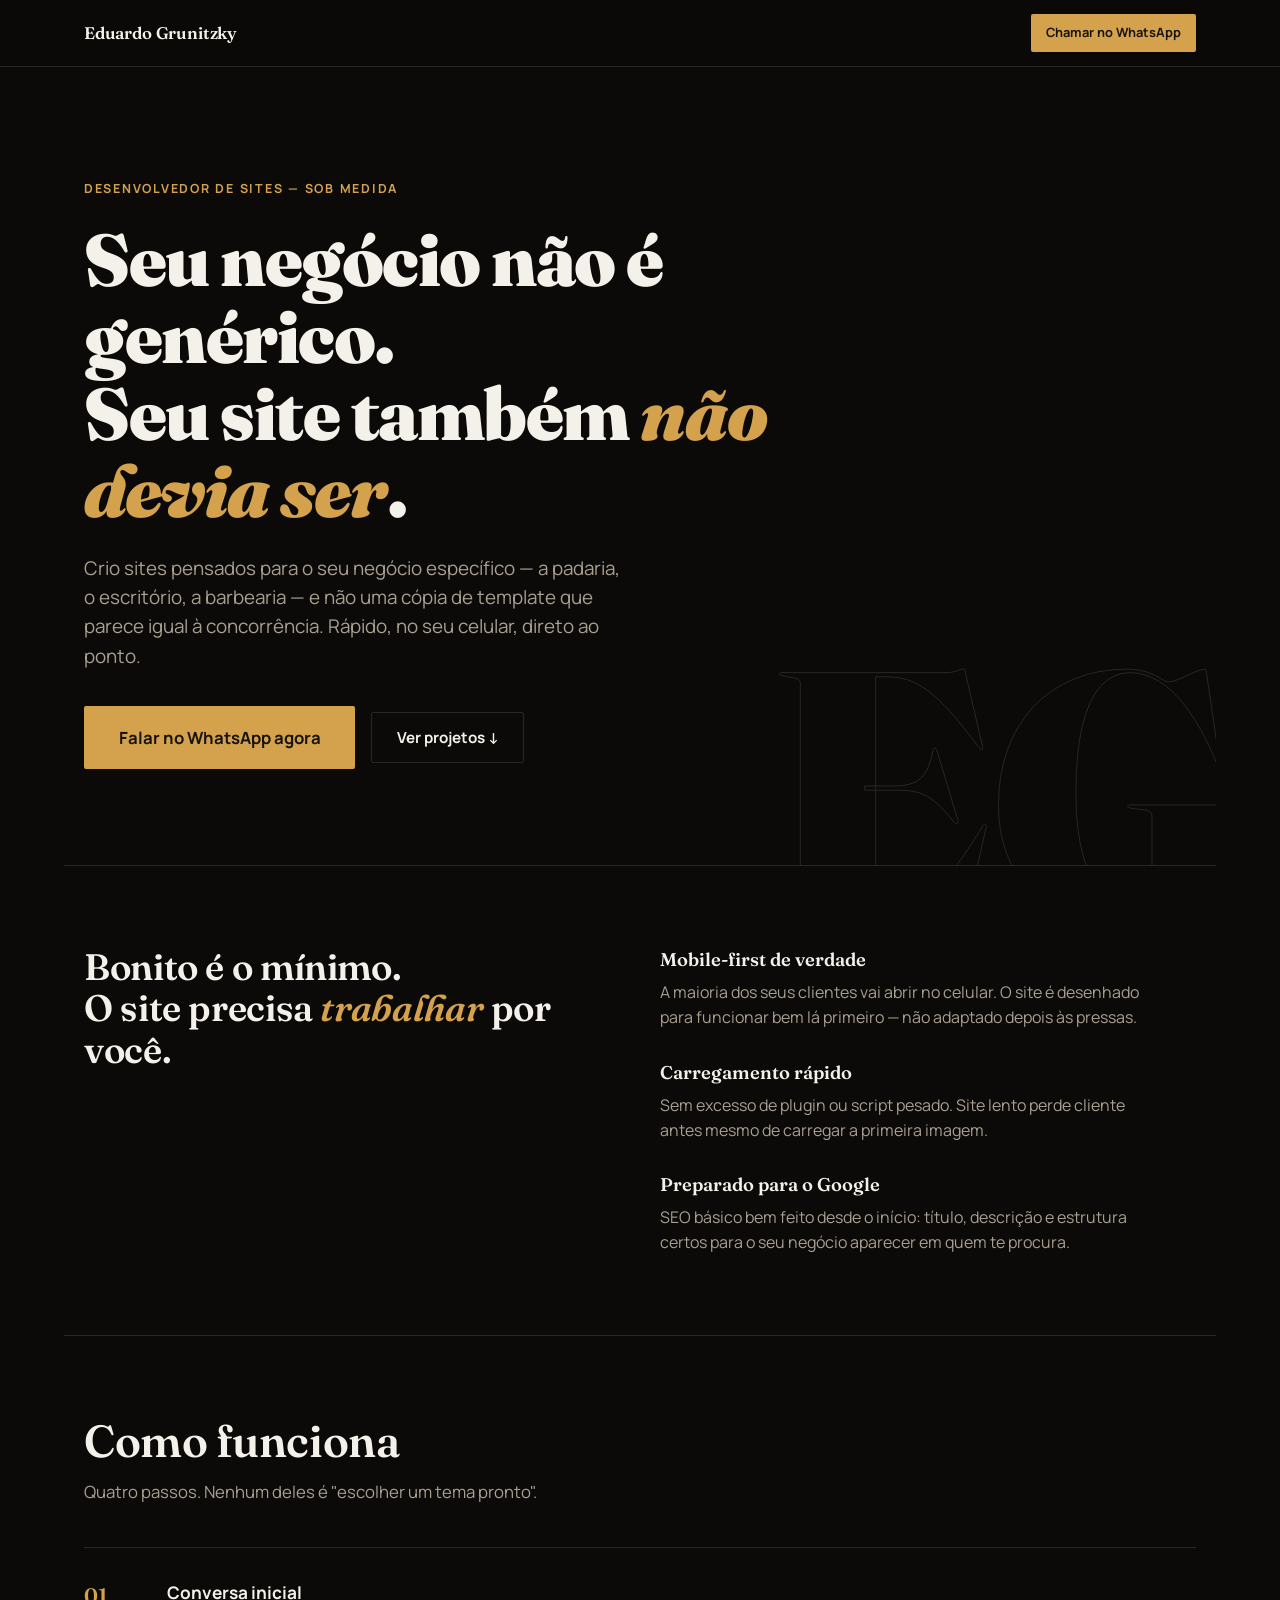
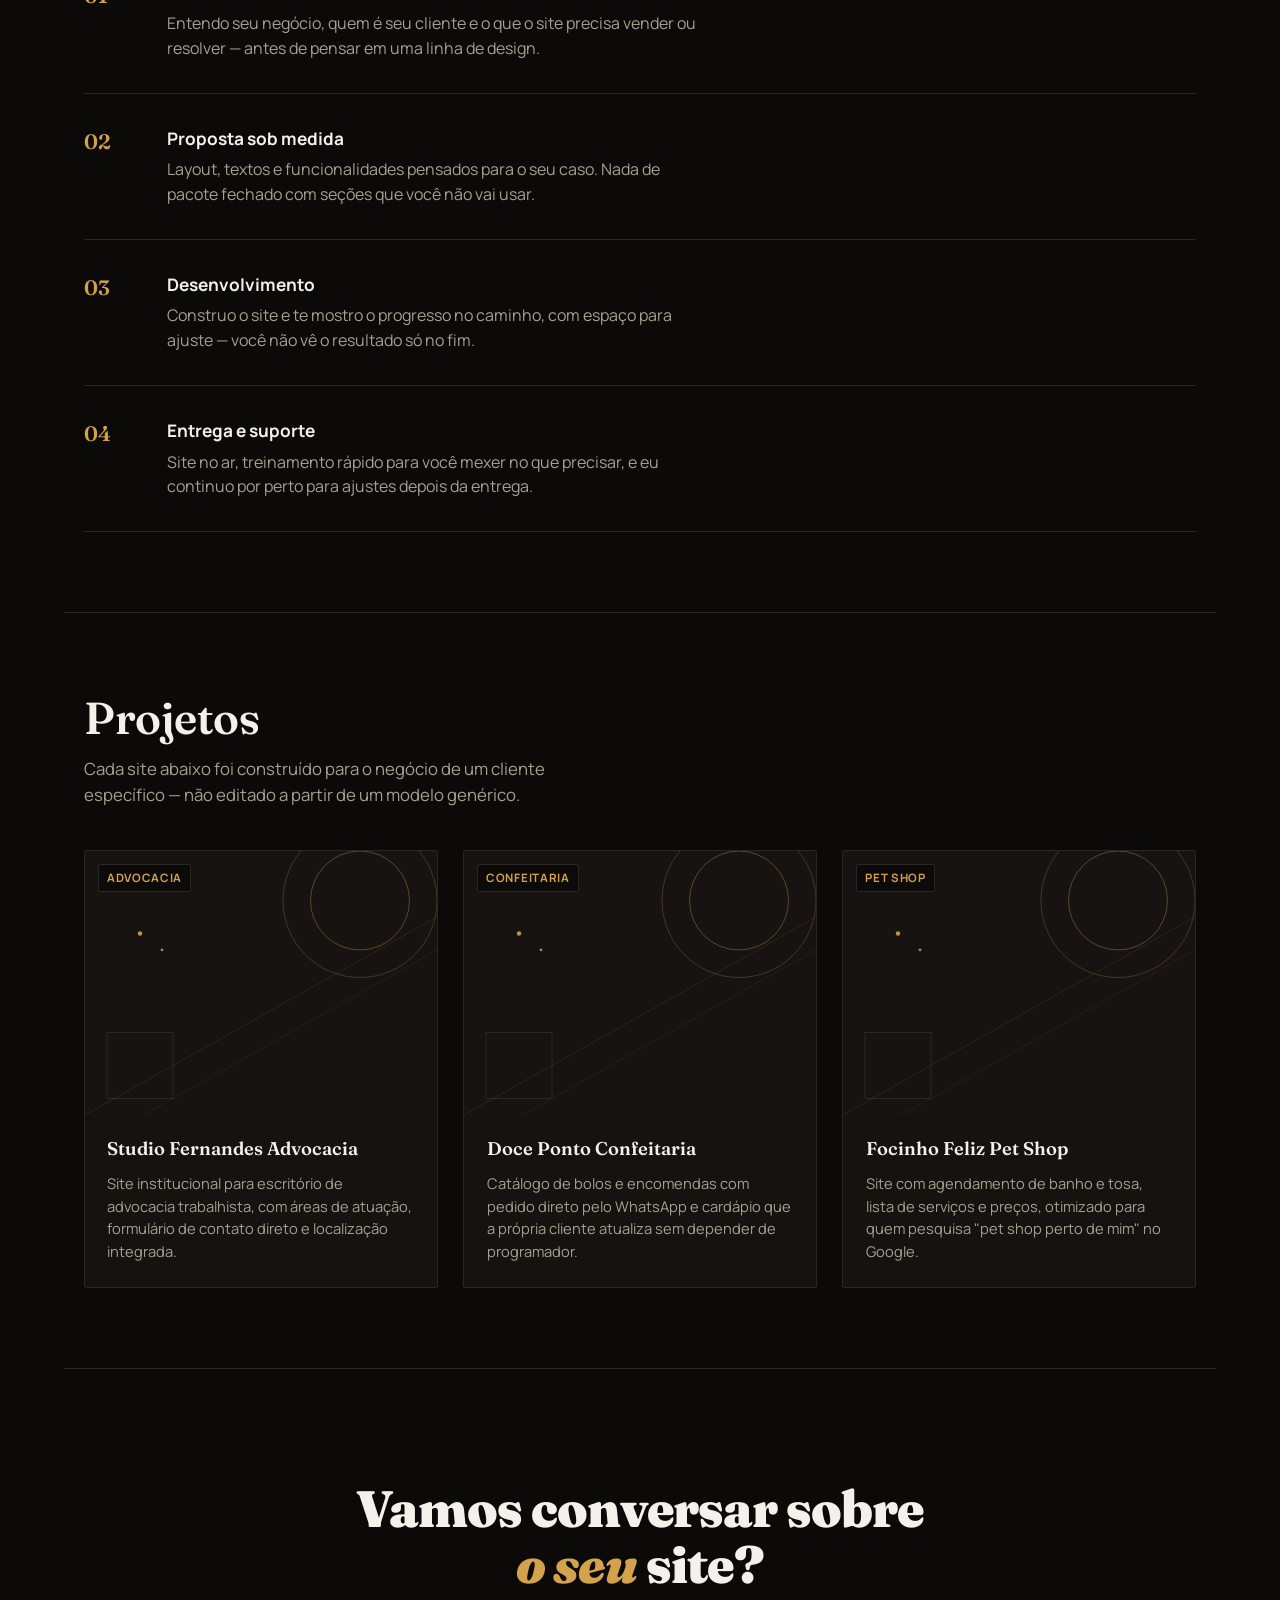
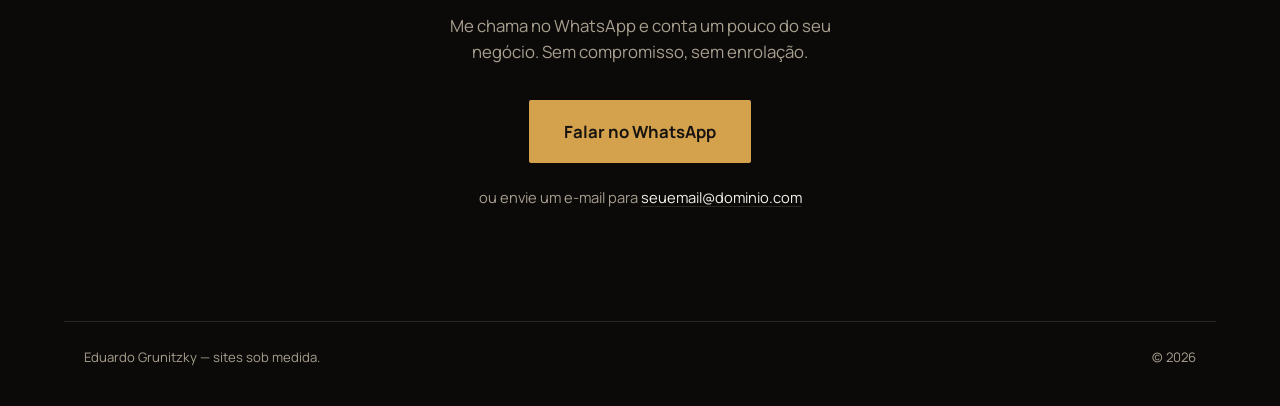
==== index.html @ 2803d412 "first commit" ====
<!DOCTYPE html>
<html lang="pt-BR">
<head>
  <meta charset="UTF-8" />
  <meta name="viewport" content="width=device-width, initial-scale=1" />
  <title>Eduardo Grunitzky — Sites sob medida para o seu negócio</title>
  <meta name="description" content="Sites sob medida para empresários, MEIs e comerciantes. Nada de template pronto: cada site é pensado para o negócio específico do cliente." />

  <link rel="preconnect" href="https://fonts.googleapis.com" />
  <link rel="preconnect" href="https://fonts.gstatic.com" crossorigin />
  <link href="https://fonts.googleapis.com/css2?family=Fraunces:opsz,wght@9..144,400;9..144,600;9..144,900&family=Manrope:wght@400;500;700&display=swap" rel="stylesheet" />

  <link rel="stylesheet" href="css/styles.css" />
</head>
<body>

  <header class="header" id="topo">
    <div class="header__inner">
      <a href="#topo" class="header__nome">Eduardo Grunitzky</a>
      <a href="#" class="btn btn--small btn--accent" data-whatsapp-link>Chamar no WhatsApp</a>
    </div>
  </header>

  <main>

    <!-- ============ HERO ============ -->
    <section class="hero">
      <div class="hero__inner">
        <p class="hero__tag">Desenvolvedor de sites &mdash; sob medida</p>
        <h1 class="hero__titulo">
          Seu negócio não é genérico.<br />
          Seu site também <em>não devia ser</em>.
        </h1>
        <p class="hero__sub">
          Crio sites pensados para o seu negócio específico — a padaria, o escritório,
          a barbearia — e não uma cópia de template que parece igual à concorrência.
          Rápido, no seu celular, direto ao ponto.
        </p>
        <div class="hero__cta">
          <a href="#" class="btn btn--accent btn--grande" data-whatsapp-link>
            Falar no WhatsApp agora
          </a>
          <a href="#portfolio" class="btn btn--fantasma">Ver projetos ↓</a>
        </div>
      </div>
      <div class="hero__marca" aria-hidden="true">EG</div>
    </section>

    <!-- ============ CREDIBILIDADE ============ -->
    <section class="credibilidade">
      <div class="credibilidade__coluna">
        <h2 class="secao__titulo secao__titulo--media">
          Bonito é o mínimo.<br />O site precisa <em>trabalhar</em> por você.
        </h2>
      </div>
      <div class="credibilidade__lista">
        <div class="credibilidade__item" data-reveal>
          <strong>Mobile-first de verdade</strong>
          <p>A maioria dos seus clientes vai abrir no celular. O site é desenhado
             para funcionar bem lá primeiro — não adaptado depois às pressas.</p>
        </div>
        <div class="credibilidade__item" data-reveal>
          <strong>Carregamento rápido</strong>
          <p>Sem excesso de plugin ou script pesado. Site lento perde cliente
             antes mesmo de carregar a primeira imagem.</p>
        </div>
        <div class="credibilidade__item" data-reveal>
          <strong>Preparado para o Google</strong>
          <p>SEO básico bem feito desde o início: título, descrição e estrutura
             certos para o seu negócio aparecer em quem te procura.</p>
        </div>
      </div>
    </section>

    <!-- ============ COMO FUNCIONA ============ -->
    <section class="processo" id="processo">
      <h2 class="secao__titulo">Como funciona</h2>
      <p class="secao__intro">Quatro passos. Nenhum deles é "escolher um tema pronto".</p>

      <ol class="processo__lista">
        <li class="processo__item" data-reveal>
          <span class="processo__numero">01</span>
          <div>
            <strong>Conversa inicial</strong>
            <p>Entendo seu negócio, quem é seu cliente e o que o site precisa
               vender ou resolver — antes de pensar em uma linha de design.</p>
          </div>
        </li>
        <li class="processo__item" data-reveal>
          <span class="processo__numero">02</span>
          <div>
            <strong>Proposta sob medida</strong>
            <p>Layout, textos e funcionalidades pensados para o seu caso.
               Nada de pacote fechado com seções que você não vai usar.</p>
          </div>
        </li>
        <li class="processo__item" data-reveal>
          <span class="processo__numero">03</span>
          <div>
            <strong>Desenvolvimento</strong>
            <p>Construo o site e te mostro o progresso no caminho, com espaço
               para ajuste — você não vê o resultado só no fim.</p>
          </div>
        </li>
        <li class="processo__item" data-reveal>
          <span class="processo__numero">04</span>
          <div>
            <strong>Entrega e suporte</strong>
            <p>Site no ar, treinamento rápido para você mexer no que precisar,
               e eu continuo por perto para ajustes depois da entrega.</p>
          </div>
        </li>
      </ol>
    </section>

    <!-- ============ PORTFÓLIO ============ -->
    <section class="portfolio" id="portfolio">
      <h2 class="secao__titulo">Projetos</h2>
      <p class="secao__intro">
        Cada site abaixo foi construído para o negócio de um cliente específico —
        não editado a partir de um modelo genérico.
      </p>

      <div class="portfolio__grid" id="portfolio-grid">
        <!-- Cards inseridos via JS a partir de data/projetos.js -->
      </div>
    </section>

    <!-- ============ CONTATO ============ -->
    <section class="contato" id="contato">
      <h2 class="contato__titulo">
        Vamos conversar sobre<br /><em>o seu</em> site?
      </h2>
      <p class="contato__sub">
        Me chama no WhatsApp e conta um pouco do seu negócio.
        Sem compromisso, sem enrolação.
      </p>
      <a href="#" class="btn btn--accent btn--grande" data-whatsapp-link>
        Falar no WhatsApp
      </a>
      <p class="contato__alt">
        ou envie um e-mail para
        <a href="#" data-email-link class="contato__email"></a>
      </p>
    </section>

  </main>

  <footer class="footer">
    <p>Eduardo Grunitzky — sites sob medida.</p>
    <p class="footer__ano"></p>
  </footer>

  <script src="data/projetos.js"></script>
  <script src="js/script.js"></script>
</body>
</html>
---- css/styles.css ----
/* ========================================================================
   Eduardo Grunitzky — portfólio
   Paleta: preto quente + branco quebrado + dourado (sem gradiente, sem azul/roxo SaaS)
   Tipografia: Fraunces (display, serifada) + Manrope (texto, sans)
   ======================================================================== */

:root {
  --bg: #0b0a09;
  --bg-elevado: #151310;
  --fg: #f4f1ea;
  --fg-muted: #a89f8f;
  --accent: #d4a24c;
  --accent-forte: #e8b768;
  --borda: #2a2621;

  --serif: "Fraunces", Georgia, serif;
  --sans: "Manrope", -apple-system, BlinkMacSystemFont, "Segoe UI", sans-serif;

  --largura-max: 72rem;
  --raio: 2px;
}

* {
  box-sizing: border-box;
}

html {
  scroll-behavior: smooth;
}

body {
  margin: 0;
  background: var(--bg);
  color: var(--fg);
  font-family: var(--sans);
  font-size: 16px;
  line-height: 1.55;
  -webkit-font-smoothing: antialiased;
}

img {
  max-width: 100%;
  display: block;
}

a {
  color: inherit;
}

em {
  font-style: italic;
  color: var(--accent);
}

::selection {
  background: var(--accent);
  color: var(--bg);
}

/* ---------------------------------- botões ---------------------------------- */

.btn {
  display: inline-flex;
  align-items: center;
  justify-content: center;
  gap: 0.5em;
  padding: 0.85em 1.6em;
  font-family: var(--sans);
  font-weight: 700;
  font-size: 0.95rem;
  text-decoration: none;
  border-radius: var(--raio);
  border: 1px solid transparent;
  transition: transform 0.18s ease, background-color 0.18s ease, border-color 0.18s ease;
  cursor: pointer;
  white-space: nowrap;
}

.btn--accent {
  background: var(--accent);
  color: #171310;
}

.btn--accent:hover {
  background: var(--accent-forte);
  transform: translateY(-2px);
}

.btn--fantasma {
  border-color: var(--borda);
  color: var(--fg);
}

.btn--fantasma:hover {
  border-color: var(--accent);
  color: var(--accent);
}

.btn--grande {
  padding: 1.05em 2em;
  font-size: 1.05rem;
}

.btn--small {
  padding: 0.6em 1.1em;
  font-size: 0.8rem;
}

/* ---------------------------------- header ---------------------------------- */

.header {
  position: sticky;
  top: 0;
  z-index: 50;
  background: rgba(11, 10, 9, 0.85);
  backdrop-filter: blur(10px);
  border-bottom: 1px solid var(--borda);
}

.header__inner {
  max-width: var(--largura-max);
  margin: 0 auto;
  padding: 0.9rem 1.25rem;
  display: flex;
  align-items: center;
  justify-content: space-between;
  gap: 1rem;
}

.header__nome {
  font-family: var(--serif);
  font-weight: 600;
  font-size: 1.05rem;
  text-decoration: none;
  letter-spacing: -0.01em;
}

/* ---------------------------------- hero ---------------------------------- */

.hero {
  position: relative;
  max-width: var(--largura-max);
  margin: 0 auto;
  padding: clamp(3rem, 10vw, 7rem) 1.25rem clamp(3.5rem, 8vw, 6rem);
  overflow: hidden;
}

.hero__inner {
  position: relative;
  z-index: 1;
  max-width: 44rem;
}

.hero__tag {
  font-family: var(--sans);
  font-weight: 700;
  font-size: 0.78rem;
  letter-spacing: 0.14em;
  text-transform: uppercase;
  color: var(--accent);
  margin: 0 0 1.4rem;
}

.hero__titulo {
  font-family: var(--serif);
  font-weight: 900;
  font-size: clamp(2.4rem, 7vw, 4.6rem);
  line-height: 1.05;
  letter-spacing: -0.02em;
  margin: 0 0 1.5rem;
}

.hero__sub {
  font-size: clamp(1.02rem, 2vw, 1.18rem);
  color: var(--fg-muted);
  max-width: 34rem;
  margin: 0 0 2.2rem;
}

.hero__cta {
  display: flex;
  flex-wrap: wrap;
  gap: 1rem;
  align-items: center;
}

.hero__marca {
  position: absolute;
  right: -2vw;
  bottom: -8vw;
  font-family: var(--serif);
  font-weight: 900;
  font-size: clamp(9rem, 32vw, 22rem);
  line-height: 1;
  color: transparent;
  -webkit-text-stroke: 1px var(--borda);
  z-index: 0;
  pointer-events: none;
  user-select: none;
}

@media (max-width: 640px) {
  .hero__marca {
    display: none;
  }
}

/* ---------------------------------- seção genérica ---------------------------------- */

.secao__titulo {
  font-family: var(--serif);
  font-weight: 600;
  font-size: clamp(1.9rem, 4.5vw, 2.8rem);
  letter-spacing: -0.01em;
  line-height: 1.12;
  margin: 0 0 0.8rem;
}

.secao__titulo--media {
  font-size: clamp(1.7rem, 4vw, 2.3rem);
  margin: 0;
}

.secao__intro {
  color: var(--fg-muted);
  font-size: 1.05rem;
  max-width: 32rem;
  margin: 0 0 2.6rem;
}

/* ---------------------------------- credibilidade ---------------------------------- */

.credibilidade {
  max-width: var(--largura-max);
  margin: 0 auto;
  padding: clamp(3rem, 7vw, 5rem) 1.25rem;
  border-top: 1px solid var(--borda);
  display: grid;
  gap: 2.5rem;
}

.credibilidade__lista {
  display: grid;
  gap: 1.8rem;
}

.credibilidade__item strong {
  display: block;
  font-family: var(--serif);
  font-weight: 600;
  font-size: 1.15rem;
  margin-bottom: 0.35rem;
}

.credibilidade__item p {
  color: var(--fg-muted);
  margin: 0;
  max-width: 30rem;
}

@media (min-width: 860px) {
  .credibilidade {
    grid-template-columns: 1fr 1fr;
    align-items: start;
  }
}

/* ---------------------------------- processo ---------------------------------- */

.processo {
  max-width: var(--largura-max);
  margin: 0 auto;
  padding: clamp(3rem, 7vw, 5rem) 1.25rem;
  border-top: 1px solid var(--borda);
}

.processo__lista {
  list-style: none;
  margin: 0;
  padding: 0;
  display: grid;
  gap: 0;
}

.processo__item {
  display: grid;
  grid-template-columns: 3.2rem 1fr;
  gap: 1.2rem;
  padding: 1.6rem 0;
  border-bottom: 1px solid var(--borda);
}

.processo__item:first-child {
  border-top: 1px solid var(--borda);
}

.processo__numero {
  font-family: var(--serif);
  font-weight: 600;
  font-size: 1.3rem;
  color: var(--accent);
}

.processo__item strong {
  display: block;
  font-size: 1.08rem;
  margin-bottom: 0.3rem;
}

.processo__item p {
  color: var(--fg-muted);
  margin: 0;
  max-width: 34rem;
}

@media (min-width: 860px) {
  .processo__item {
    grid-template-columns: 4rem 1fr;
    padding: 2rem 0;
  }
}

/* ---------------------------------- portfólio ---------------------------------- */

.portfolio {
  max-width: var(--largura-max);
  margin: 0 auto;
  padding: clamp(3rem, 7vw, 5rem) 1.25rem;
  border-top: 1px solid var(--borda);
}

.portfolio__grid {
  display: grid;
  gap: 1.6rem;
  grid-template-columns: 1fr;
}

@media (min-width: 700px) {
  .portfolio__grid {
    grid-template-columns: repeat(2, 1fr);
  }
}

@media (min-width: 1100px) {
  .portfolio__grid {
    grid-template-columns: repeat(3, 1fr);
  }
}

.card {
  position: relative;
  border: 1px solid var(--borda);
  border-radius: var(--raio);
  overflow: hidden;
  background: var(--bg-elevado);
  text-decoration: none;
  color: inherit;
  display: block;
  transition: border-color 0.2s ease, transform 0.2s ease;
}

.card:hover {
  border-color: var(--accent);
  transform: translateY(-3px);
}

.card__capa-wrap {
  position: relative;
  aspect-ratio: 4 / 3;
  overflow: hidden;
  background: var(--bg-elevado);
}

.card__capa {
  width: 100%;
  height: 100%;
  object-fit: cover;
  transition: transform 0.4s ease;
}

.card:hover .card__capa {
  transform: scale(1.05);
}

.card__segmento {
  position: absolute;
  top: 0.8rem;
  left: 0.8rem;
  background: rgba(11, 10, 9, 0.75);
  backdrop-filter: blur(4px);
  border: 1px solid var(--borda);
  color: var(--accent);
  font-size: 0.72rem;
  font-weight: 700;
  letter-spacing: 0.06em;
  text-transform: uppercase;
  padding: 0.35em 0.7em;
  border-radius: var(--raio);
}

.card__corpo {
  padding: 1.3rem 1.4rem 1.5rem;
}

.card__nome {
  font-family: var(--serif);
  font-weight: 600;
  font-size: 1.15rem;
  margin: 0 0 0.5rem;
}

.card__descricao {
  color: var(--fg-muted);
  font-size: 0.92rem;
  margin: 0;
}

/* ---------------------------------- contato ---------------------------------- */

.contato {
  max-width: var(--largura-max);
  margin: 0 auto;
  padding: clamp(4rem, 10vw, 7rem) 1.25rem;
  border-top: 1px solid var(--borda);
  text-align: center;
}

.contato__titulo {
  font-family: var(--serif);
  font-weight: 900;
  font-size: clamp(2rem, 6vw, 3.2rem);
  line-height: 1.1;
  letter-spacing: -0.02em;
  margin: 0 0 1.2rem;
}

.contato__sub {
  color: var(--fg-muted);
  font-size: 1.05rem;
  max-width: 28rem;
  margin: 0 auto 2.2rem;
}

.contato__alt {
  margin: 1.4rem 0 0;
  color: var(--fg-muted);
  font-size: 0.92rem;
}

.contato__email {
  color: var(--fg);
  text-decoration: underline;
  text-decoration-color: var(--borda);
  text-underline-offset: 3px;
  transition: text-decoration-color 0.18s ease, color 0.18s ease;
}

.contato__email:hover {
  color: var(--accent);
  text-decoration-color: var(--accent);
}

/* ---------------------------------- footer ---------------------------------- */

.footer {
  max-width: var(--largura-max);
  margin: 0 auto;
  padding: 1.6rem 1.25rem 2.4rem;
  display: flex;
  justify-content: space-between;
  color: var(--fg-muted);
  font-size: 0.82rem;
  border-top: 1px solid var(--borda);
}

.footer p {
  margin: 0;
}

/* ---------------------------------- reveal on scroll ---------------------------------- */

[data-reveal] {
  opacity: 0;
  transform: translateY(14px);
  transition: opacity 0.6s ease, transform 0.6s ease;
}

[data-reveal].is-visivel {
  opacity: 1;
  transform: translateY(0);
}

@media (prefers-reduced-motion: reduce) {
  [data-reveal] {
    opacity: 1;
    transform: none;
    transition: none;
  }
  html {
    scroll-behavior: auto;
  }
}
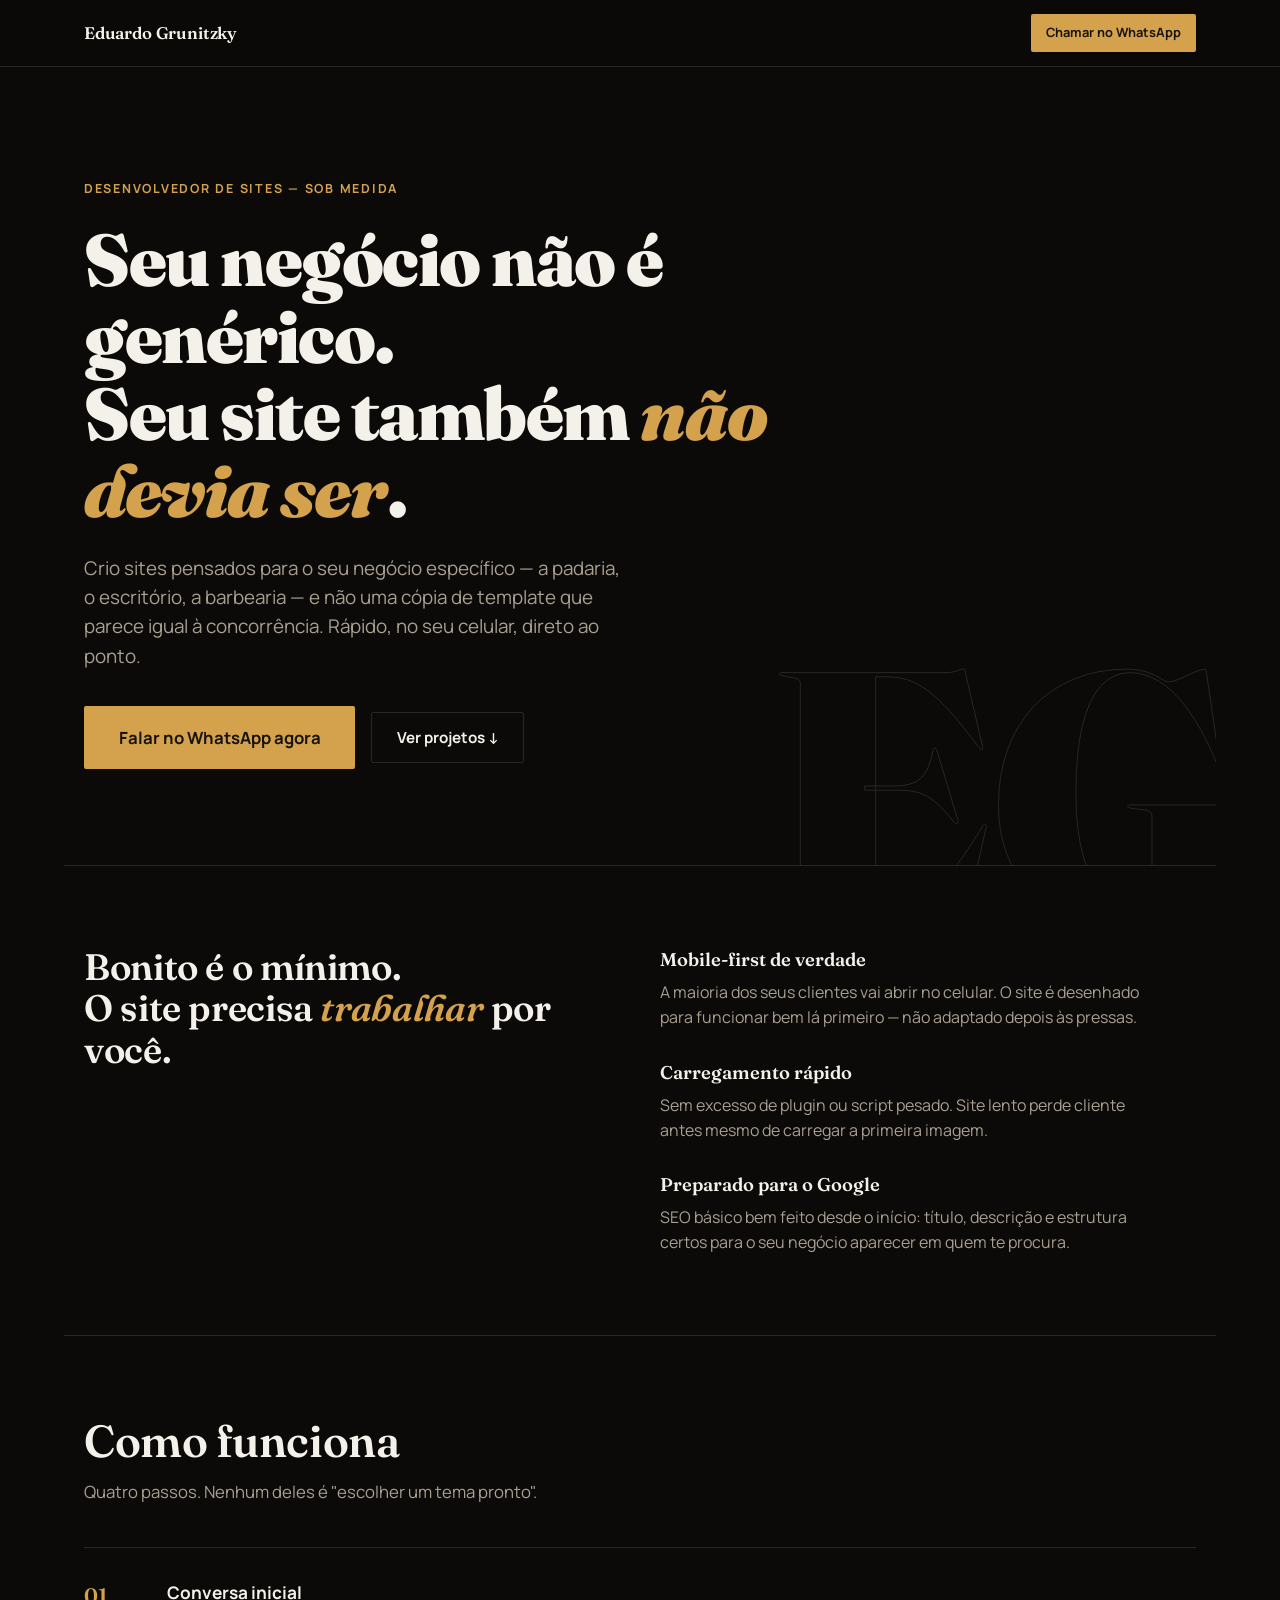
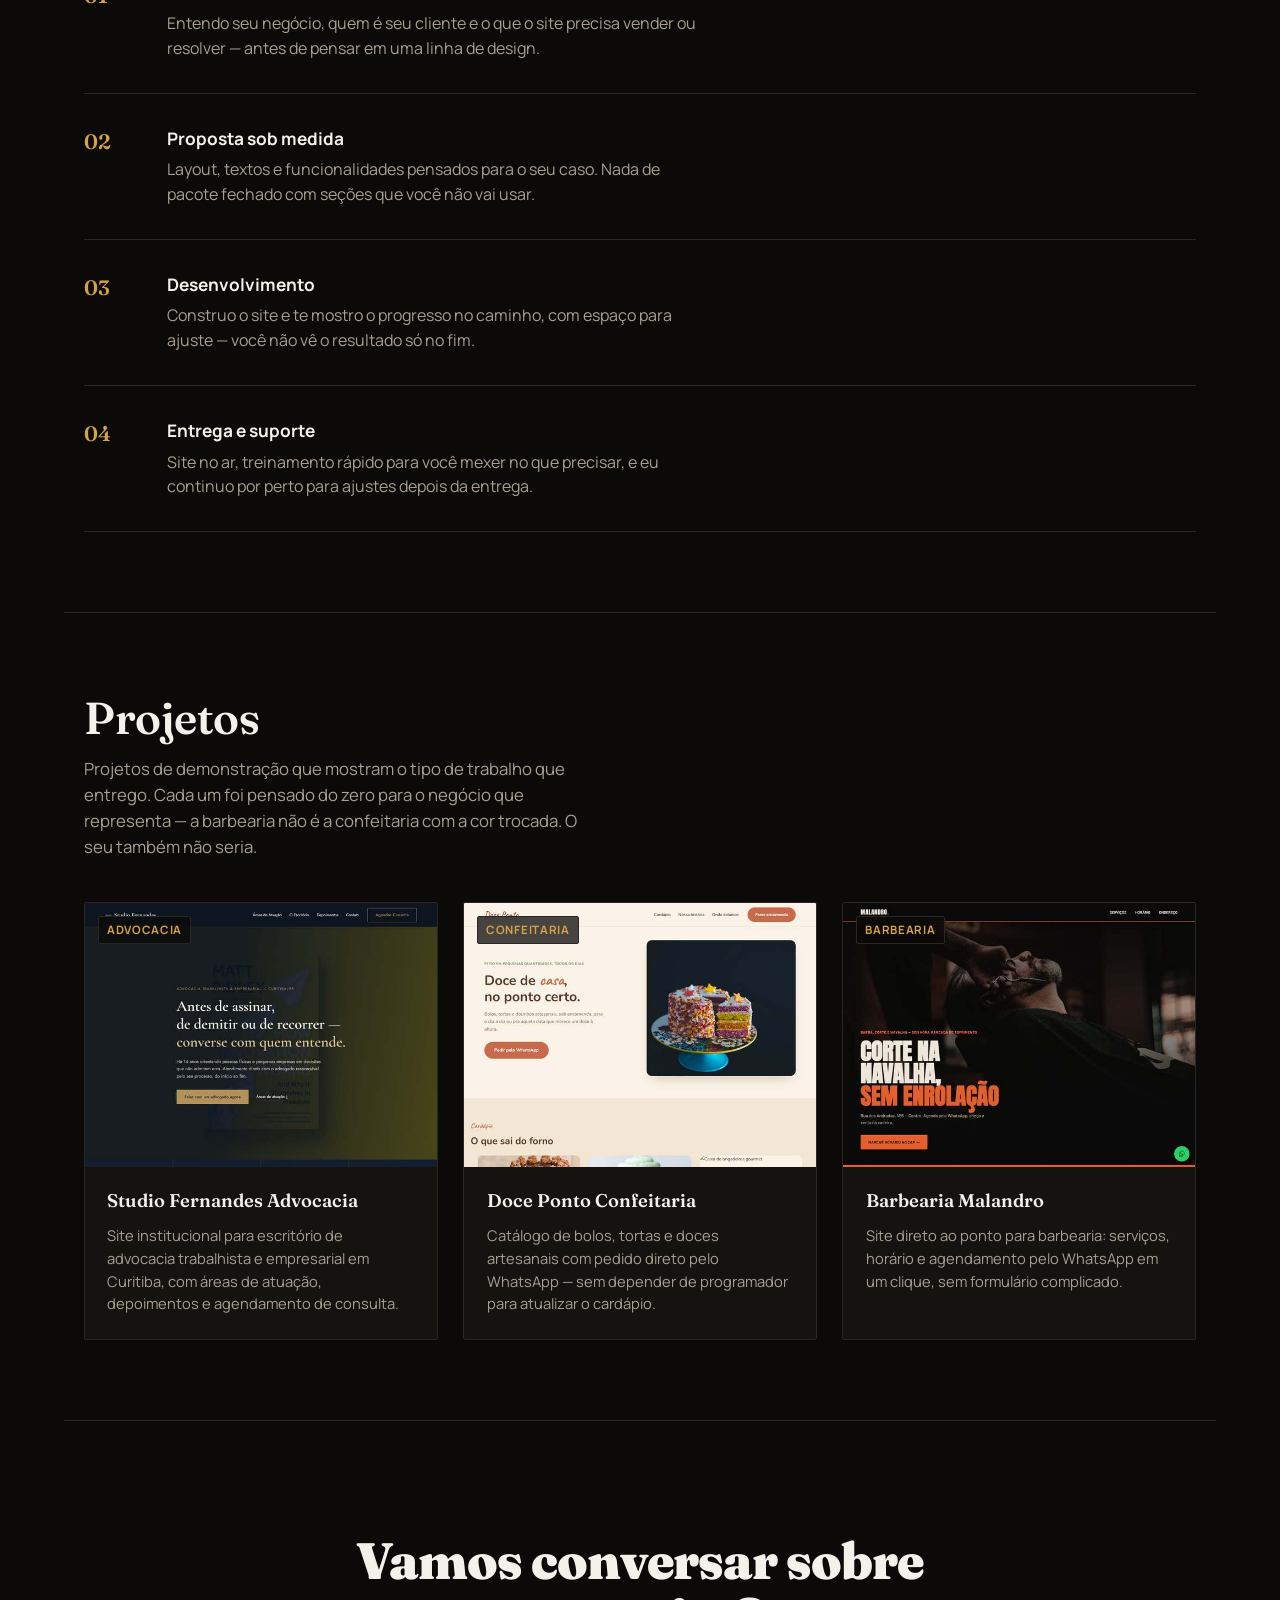
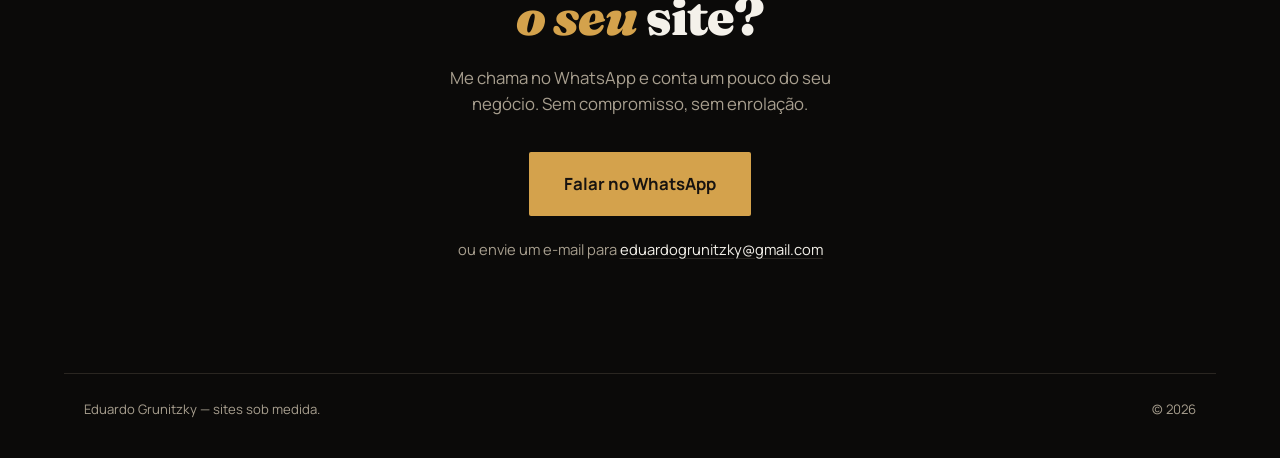
==== commit 3d0b5898: "Corrige copy do portfolio e remove OAB ficticio dos demos - Secao "Projetos": a copy afirmava que ca" ====
--- a/index.html
+++ b/index.html
@@ -117,8 +117,9 @@
     <section class="portfolio" id="portfolio">
       <h2 class="secao__titulo">Projetos</h2>
       <p class="secao__intro">
-        Cada site abaixo foi construído para o negócio de um cliente específico —
-        não editado a partir de um modelo genérico.
+        Projetos de demonstração que mostram o tipo de trabalho que entrego. Cada um
+        foi pensado do zero para o negócio que representa — a barbearia não é a
+        confeitaria com a cor trocada. O seu também não seria.
       </p>
 
       <div class="portfolio__grid" id="portfolio-grid">
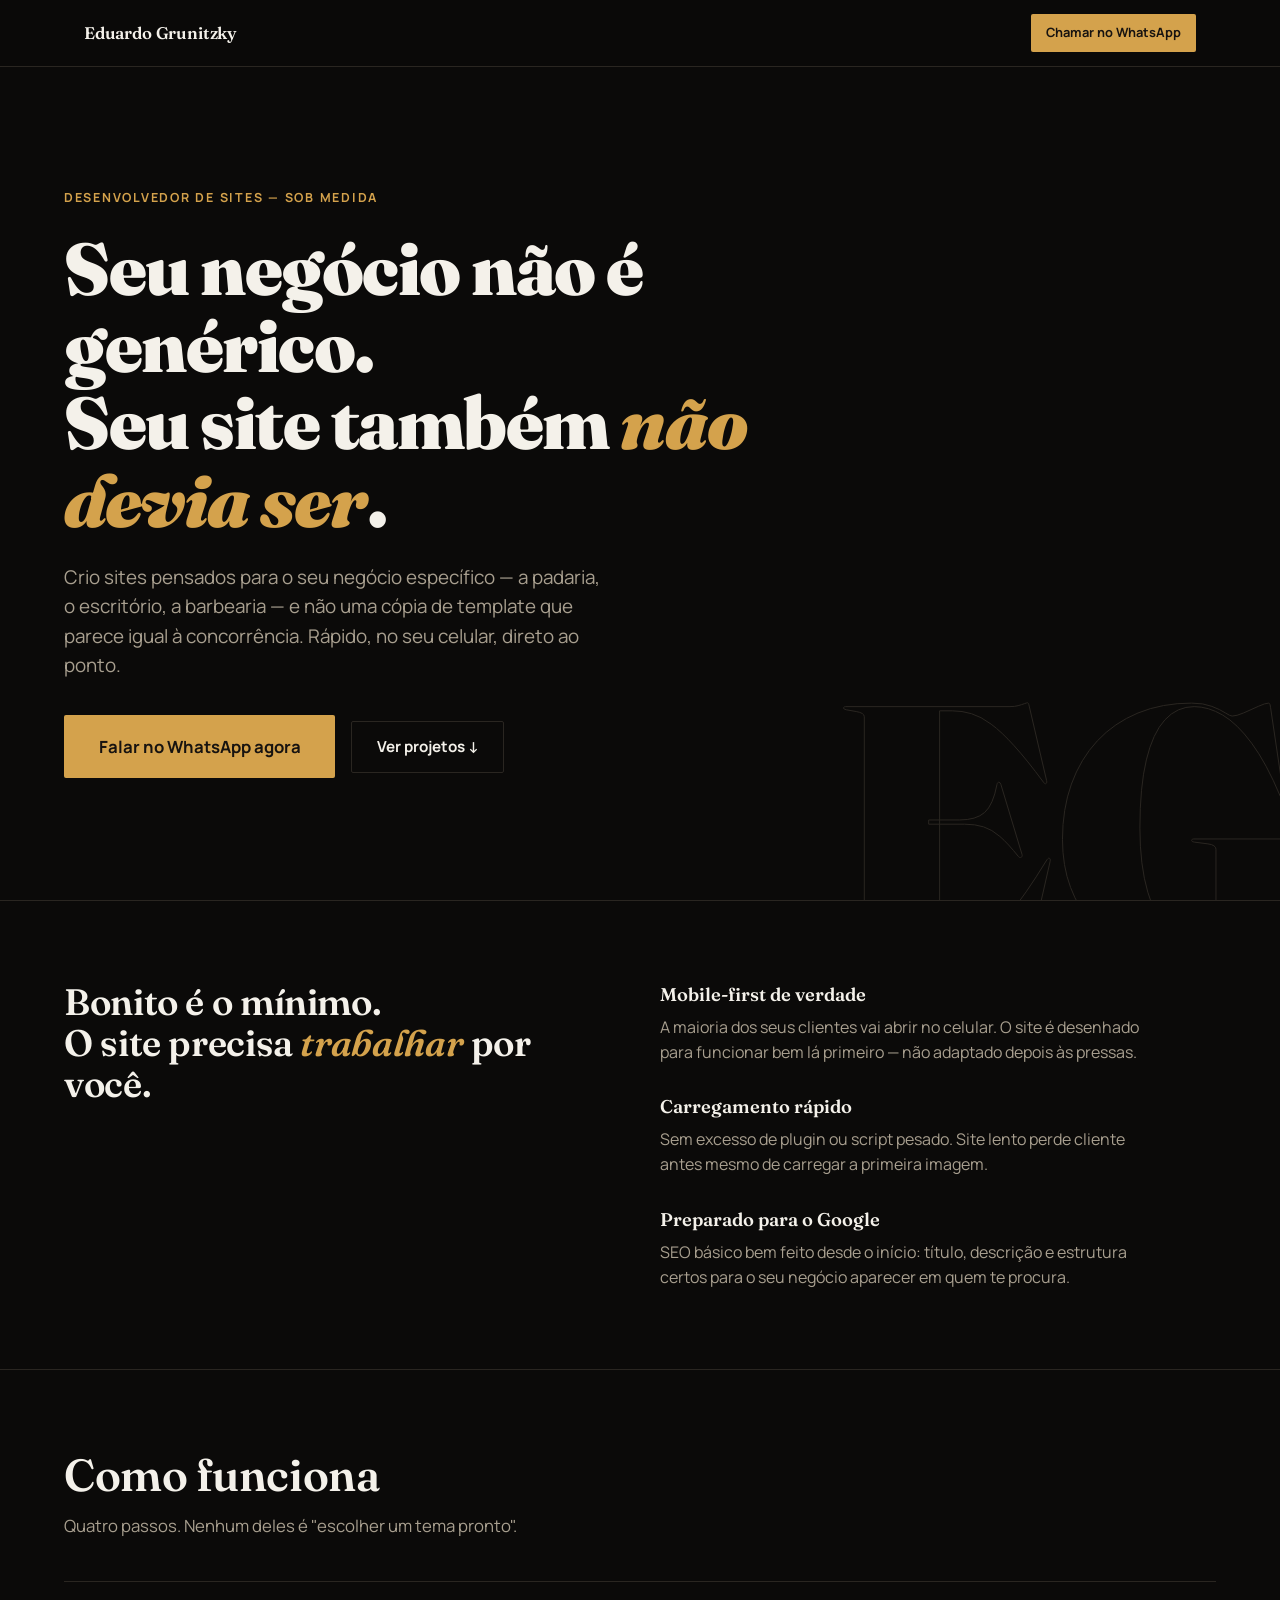
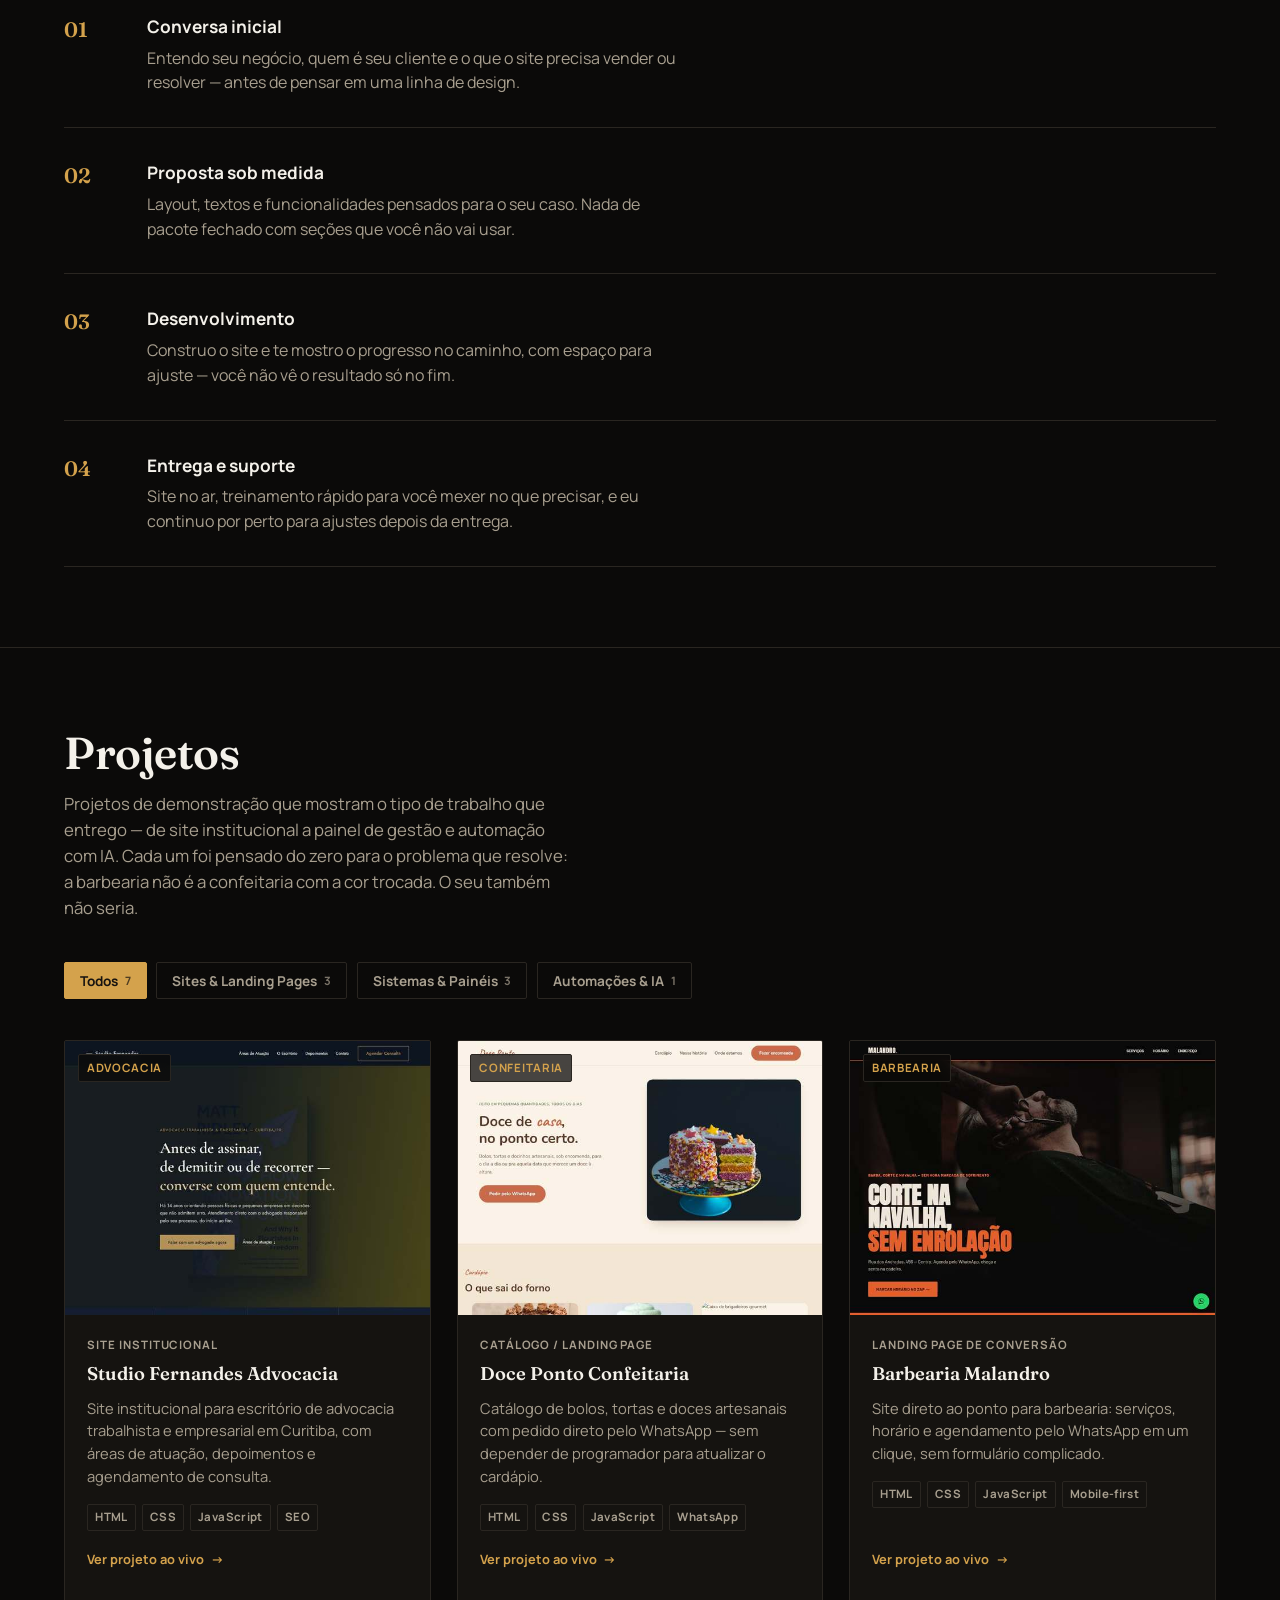
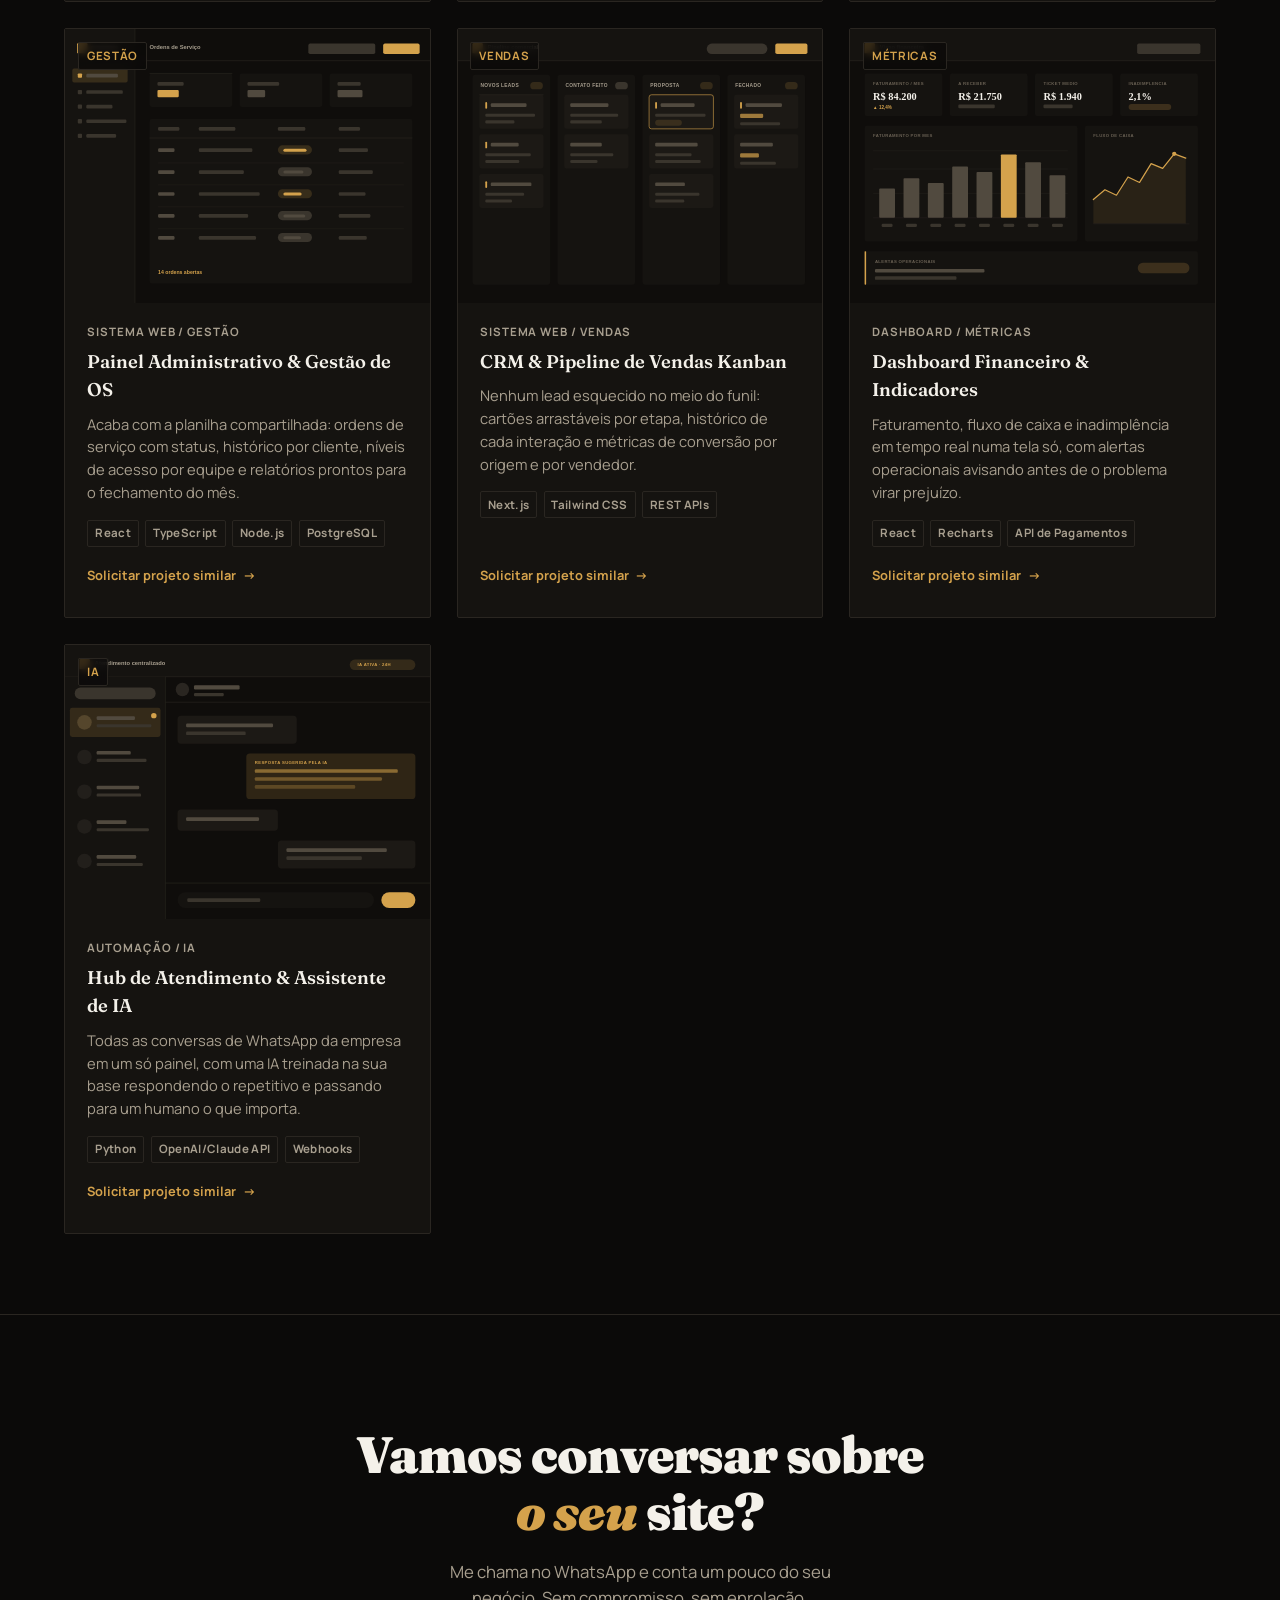
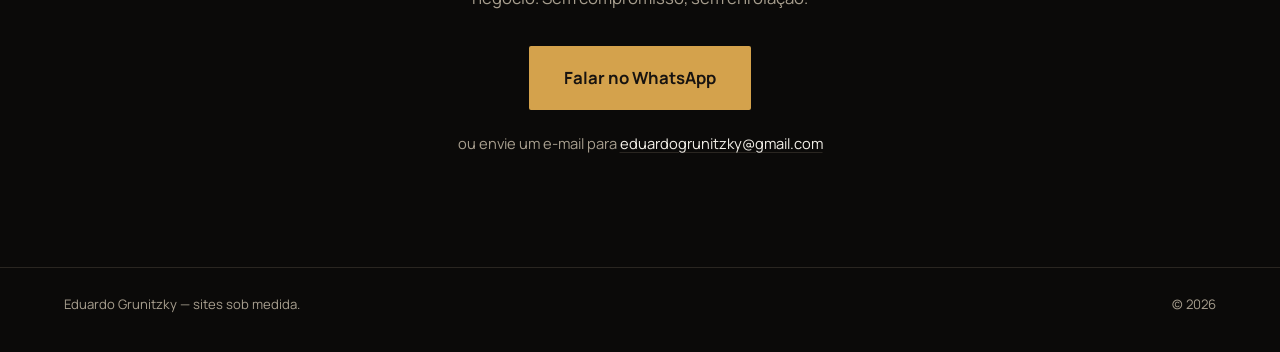
==== commit 781e50e1: "feat: filtro de categorias e modelos de sistemas no portfolio Abre o portfolio para alem de sites: b" ====
--- a/index.html
+++ b/index.html
@@ -3,8 +3,8 @@
 <head>
   <meta charset="UTF-8" />
   <meta name="viewport" content="width=device-width, initial-scale=1" />
-  <title>Eduardo Grunitzky — Sites sob medida para o seu negócio</title>
-  <meta name="description" content="Sites sob medida para empresários, MEIs e comerciantes. Nada de template pronto: cada site é pensado para o negócio específico do cliente." />
+  <title>Eduardo Grunitzky — Sites, sistemas e automações sob medida</title>
+  <meta name="description" content="Sites, sistemas web, painéis de gestão e automações com IA sob medida para empresários, MEIs e comerciantes. Nada de template pronto: cada projeto é pensado para o negócio específico do cliente." />
 
   <link rel="preconnect" href="https://fonts.googleapis.com" />
   <link rel="preconnect" href="https://fonts.gstatic.com" crossorigin />
@@ -117,10 +117,16 @@
     <section class="portfolio" id="portfolio">
       <h2 class="secao__titulo">Projetos</h2>
       <p class="secao__intro">
-        Projetos de demonstração que mostram o tipo de trabalho que entrego. Cada um
-        foi pensado do zero para o negócio que representa — a barbearia não é a
+        Projetos de demonstração que mostram o tipo de trabalho que entrego — de
+        site institucional a painel de gestão e automação com IA. Cada um foi
+        pensado do zero para o problema que resolve: a barbearia não é a
         confeitaria com a cor trocada. O seu também não seria.
       </p>
+
+      <div class="portfolio__filtros" id="portfolio-filtros" role="tablist"
+           aria-label="Filtrar projetos por categoria">
+        <!-- Abas inseridas via JS a partir de CATEGORIAS (data/projetos.js) -->
+      </div>
 
       <div class="portfolio__grid" id="portfolio-grid">
         <!-- Cards inseridos via JS a partir de data/projetos.js -->
--- a/css/styles.css
+++ b/css/styles.css
@@ -18,6 +18,16 @@
 
   --largura-max: 72rem;
   --raio: 2px;
+
+  /* Respiro minimo nas bordas do celular. */
+  --gutter: 1.25rem;
+  /* Faixa lateral que centraliza o conteudo em ate --largura-max SEM encolher a
+     secao: o elemento continua com 100% da largura da tela (fundo e bordas de
+     ponta a ponta) e e o padding que cresce em monitor grande. Substitui o
+     antigo "max-width + margin: 0 auto", que deixava faixa morta nas laterais. */
+  --respiro-lateral: max(var(--gutter), calc((100% - var(--largura-max)) / 2));
+  /* Altura do header sticky — descontada do hero para a 1a dobra fechar exata. */
+  --h-header: 4.2rem;
 }
 
 * {
@@ -139,9 +149,17 @@
 
 .hero {
   position: relative;
-  max-width: var(--largura-max);
-  margin: 0 auto;
-  padding: clamp(3rem, 10vw, 7rem) 1.25rem clamp(3.5rem, 8vw, 6rem);
+  width: 100%;
+  /* Fecha a primeira dobra: header + hero = uma tela cheia. 100dvh (e nao
+     100vh) porque no celular a barra de endereco entra na conta do vh e o
+     conteudo fica escondido atras dela. A linha vh e fallback de navegador
+     antigo, que ignora a dvh logo abaixo. */
+  min-height: calc(100vh - var(--h-header));
+  min-height: calc(100dvh - var(--h-header));
+  display: flex;
+  flex-direction: column;
+  justify-content: center;
+  padding: clamp(3rem, 8vw, 5rem) var(--respiro-lateral);
   overflow: hidden;
 }
 
@@ -231,9 +249,8 @@
 /* ---------------------------------- credibilidade ---------------------------------- */
 
 .credibilidade {
-  max-width: var(--largura-max);
-  margin: 0 auto;
-  padding: clamp(3rem, 7vw, 5rem) 1.25rem;
+  width: 100%;
+  padding: clamp(3rem, 7vw, 5rem) var(--respiro-lateral);
   border-top: 1px solid var(--borda);
   display: grid;
   gap: 2.5rem;
@@ -268,9 +285,8 @@
 /* ---------------------------------- processo ---------------------------------- */
 
 .processo {
-  max-width: var(--largura-max);
-  margin: 0 auto;
-  padding: clamp(3rem, 7vw, 5rem) 1.25rem;
+  width: 100%;
+  padding: clamp(3rem, 7vw, 5rem) var(--respiro-lateral);
   border-top: 1px solid var(--borda);
 }
 
@@ -323,16 +339,68 @@
 /* ---------------------------------- portfólio ---------------------------------- */
 
 .portfolio {
-  max-width: var(--largura-max);
-  margin: 0 auto;
-  padding: clamp(3rem, 7vw, 5rem) 1.25rem;
+  width: 100%;
+  padding: clamp(3rem, 7vw, 5rem) var(--respiro-lateral);
   border-top: 1px solid var(--borda);
+}
+
+/* Barra de abas: rola na horizontal no celular em vez de quebrar linha. */
+.portfolio__filtros {
+  display: flex;
+  gap: 0.6rem;
+  margin: 0 0 2.2rem;
+  overflow-x: auto;
+  padding-bottom: 0.4rem;
+  scrollbar-width: none;
+}
+
+.portfolio__filtros::-webkit-scrollbar {
+  display: none;
+}
+
+.portfolio__filtros:empty {
+  display: none;
+}
+
+.filtro {
+  flex: 0 0 auto;
+  display: inline-flex;
+  align-items: center;
+  gap: 0.5em;
+  padding: 0.6em 1.1em;
+  font-family: var(--sans);
+  font-size: 0.85rem;
+  font-weight: 700;
+  color: var(--fg-muted);
+  background: transparent;
+  border: 1px solid var(--borda);
+  border-radius: var(--raio);
+  cursor: pointer;
+  white-space: nowrap;
+  transition: color 0.18s ease, border-color 0.18s ease, background-color 0.18s ease;
+}
+
+.filtro:hover {
+  color: var(--fg);
+  border-color: var(--accent);
+}
+
+.filtro.is-ativo {
+  background: var(--accent);
+  border-color: var(--accent);
+  color: #171310;
+}
+
+.filtro__contagem {
+  font-size: 0.72rem;
+  opacity: 0.7;
 }
 
 .portfolio__grid {
   display: grid;
   gap: 1.6rem;
   grid-template-columns: 1fr;
+  align-items: stretch;
 }
 
 @media (min-width: 700px) {
@@ -355,8 +423,13 @@
   background: var(--bg-elevado);
   text-decoration: none;
   color: inherit;
-  display: block;
+  display: flex;
+  flex-direction: column;
   transition: border-color 0.2s ease, transform 0.2s ease;
+}
+
+.card[hidden] {
+  display: none;
 }
 
 .card:hover {
@@ -400,6 +473,18 @@
 
 .card__corpo {
   padding: 1.3rem 1.4rem 1.5rem;
+  display: flex;
+  flex-direction: column;
+  flex: 1;
+}
+
+.card__tipo {
+  font-size: 0.72rem;
+  font-weight: 700;
+  letter-spacing: 0.08em;
+  text-transform: uppercase;
+  color: var(--fg-muted);
+  margin: 0 0 0.4rem;
 }
 
 .card__nome {
@@ -415,12 +500,46 @@
   margin: 0;
 }
 
+.card__tags {
+  list-style: none;
+  display: flex;
+  flex-wrap: wrap;
+  gap: 0.4rem;
+  padding: 0;
+  margin: 1rem 0 0;
+}
+
+.card__tag {
+  font-size: 0.72rem;
+  font-weight: 700;
+  letter-spacing: 0.03em;
+  color: var(--fg-muted);
+  border: 1px solid var(--borda);
+  border-radius: var(--raio);
+  padding: 0.3em 0.6em;
+}
+
+/* margin-top:auto encosta o CTA no rodape do card, alinhando os botoes
+   de cards de alturas diferentes na mesma linha do grid. */
+.card__acao {
+  align-self: flex-start;
+  margin-top: auto;
+  padding-top: 1.2rem;
+  border: 0;
+  padding-left: 0;
+  padding-right: 0;
+  color: var(--accent);
+}
+
+.card__acao:hover {
+  color: var(--accent-forte);
+}
+
 /* ---------------------------------- contato ---------------------------------- */
 
 .contato {
-  max-width: var(--largura-max);
-  margin: 0 auto;
-  padding: clamp(4rem, 10vw, 7rem) 1.25rem;
+  width: 100%;
+  padding: clamp(4rem, 10vw, 7rem) var(--respiro-lateral);
   border-top: 1px solid var(--borda);
   text-align: center;
 }
@@ -463,9 +582,8 @@
 /* ---------------------------------- footer ---------------------------------- */
 
 .footer {
-  max-width: var(--largura-max);
-  margin: 0 auto;
-  padding: 1.6rem 1.25rem 2.4rem;
+  width: 100%;
+  padding: 1.6rem var(--respiro-lateral) 2.4rem;
   display: flex;
   justify-content: space-between;
   color: var(--fg-muted);
@@ -500,3 +618,17 @@
     scroll-behavior: auto;
   }
 }
+
+/* Abaixo de 374px o header quebra em duas linhas e fica mais alto. */
+@media (max-width: 373px) {
+  :root { --h-header: 5.15rem; }
+}
+
+/* Tela baixa (notebook antigo, celular deitado): reduz o respiro vertical do
+   hero para o conteudo caber na primeira dobra em vez de vazar alguns pixels. */
+@media (max-height: 820px) {
+  .hero {
+    padding-top: clamp(1.5rem, 4vh, 2.5rem);
+    padding-bottom: clamp(1.5rem, 4vh, 2.5rem);
+  }
+}
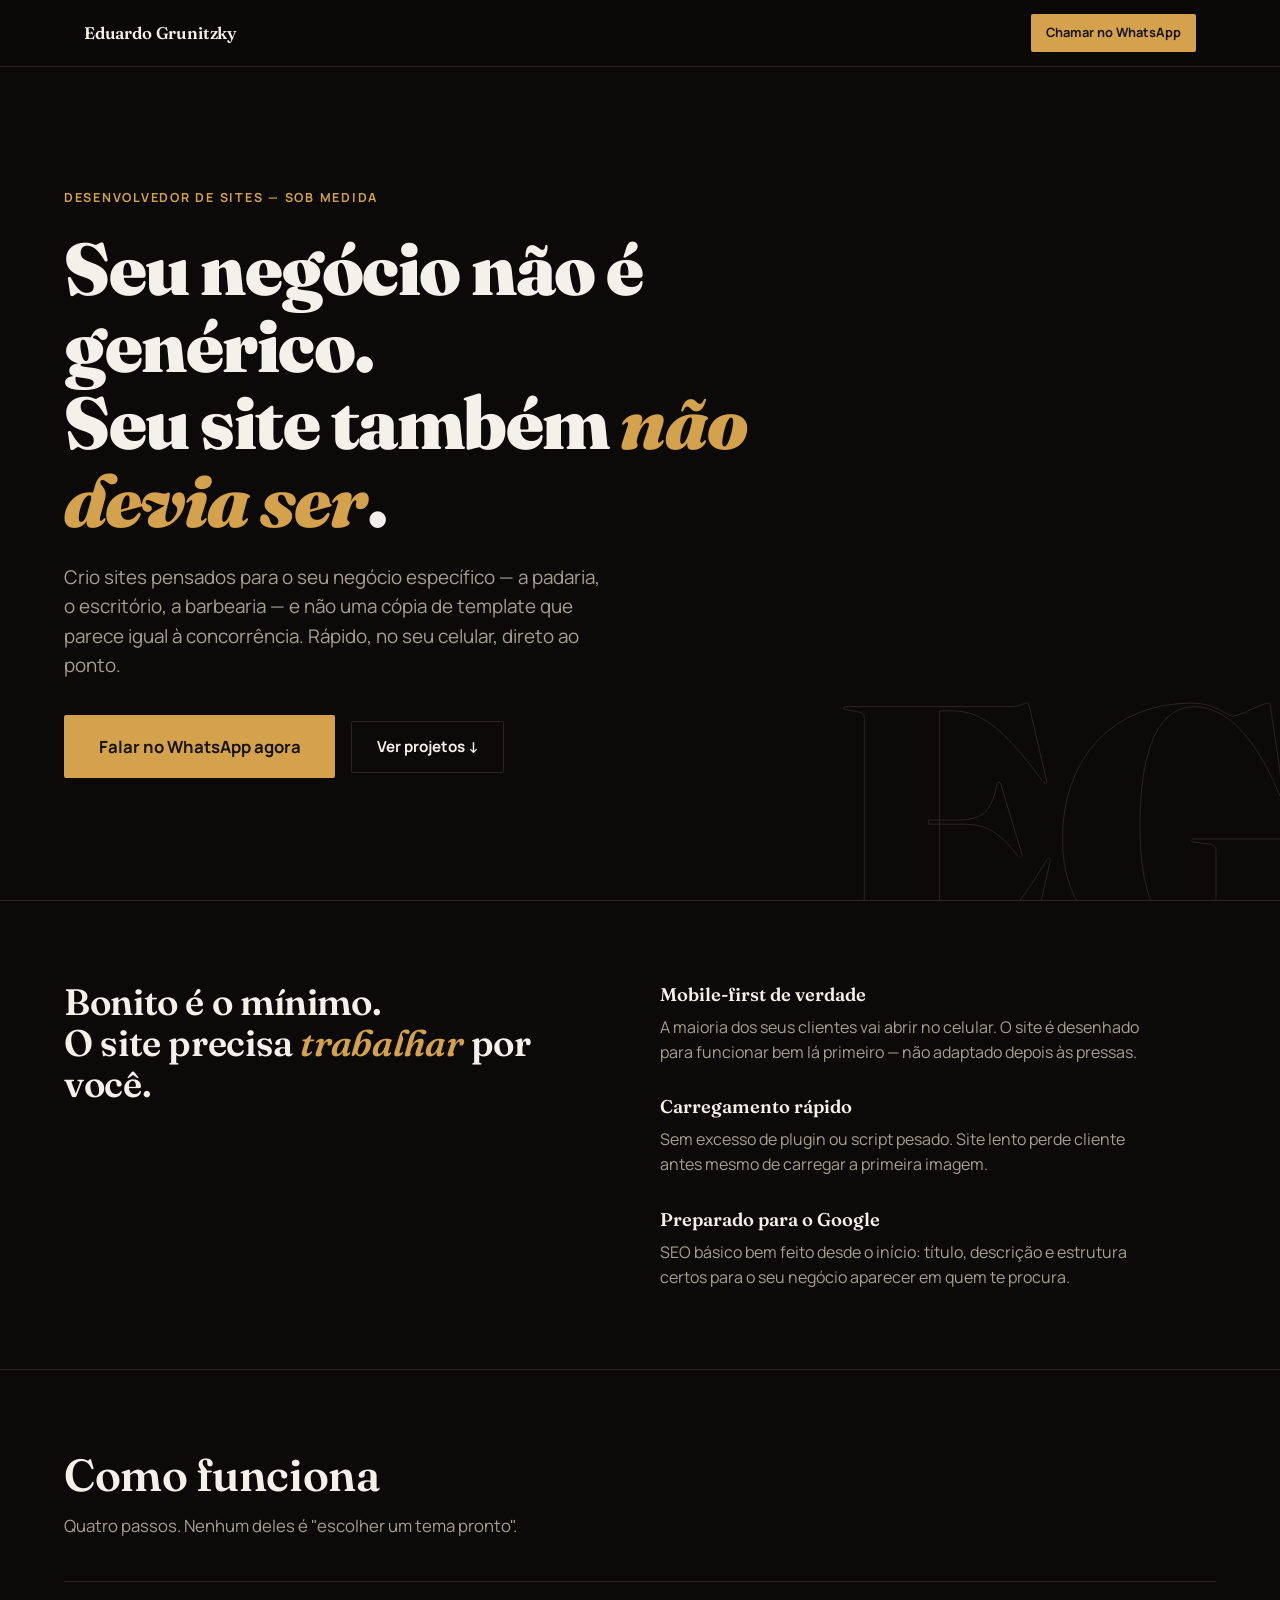
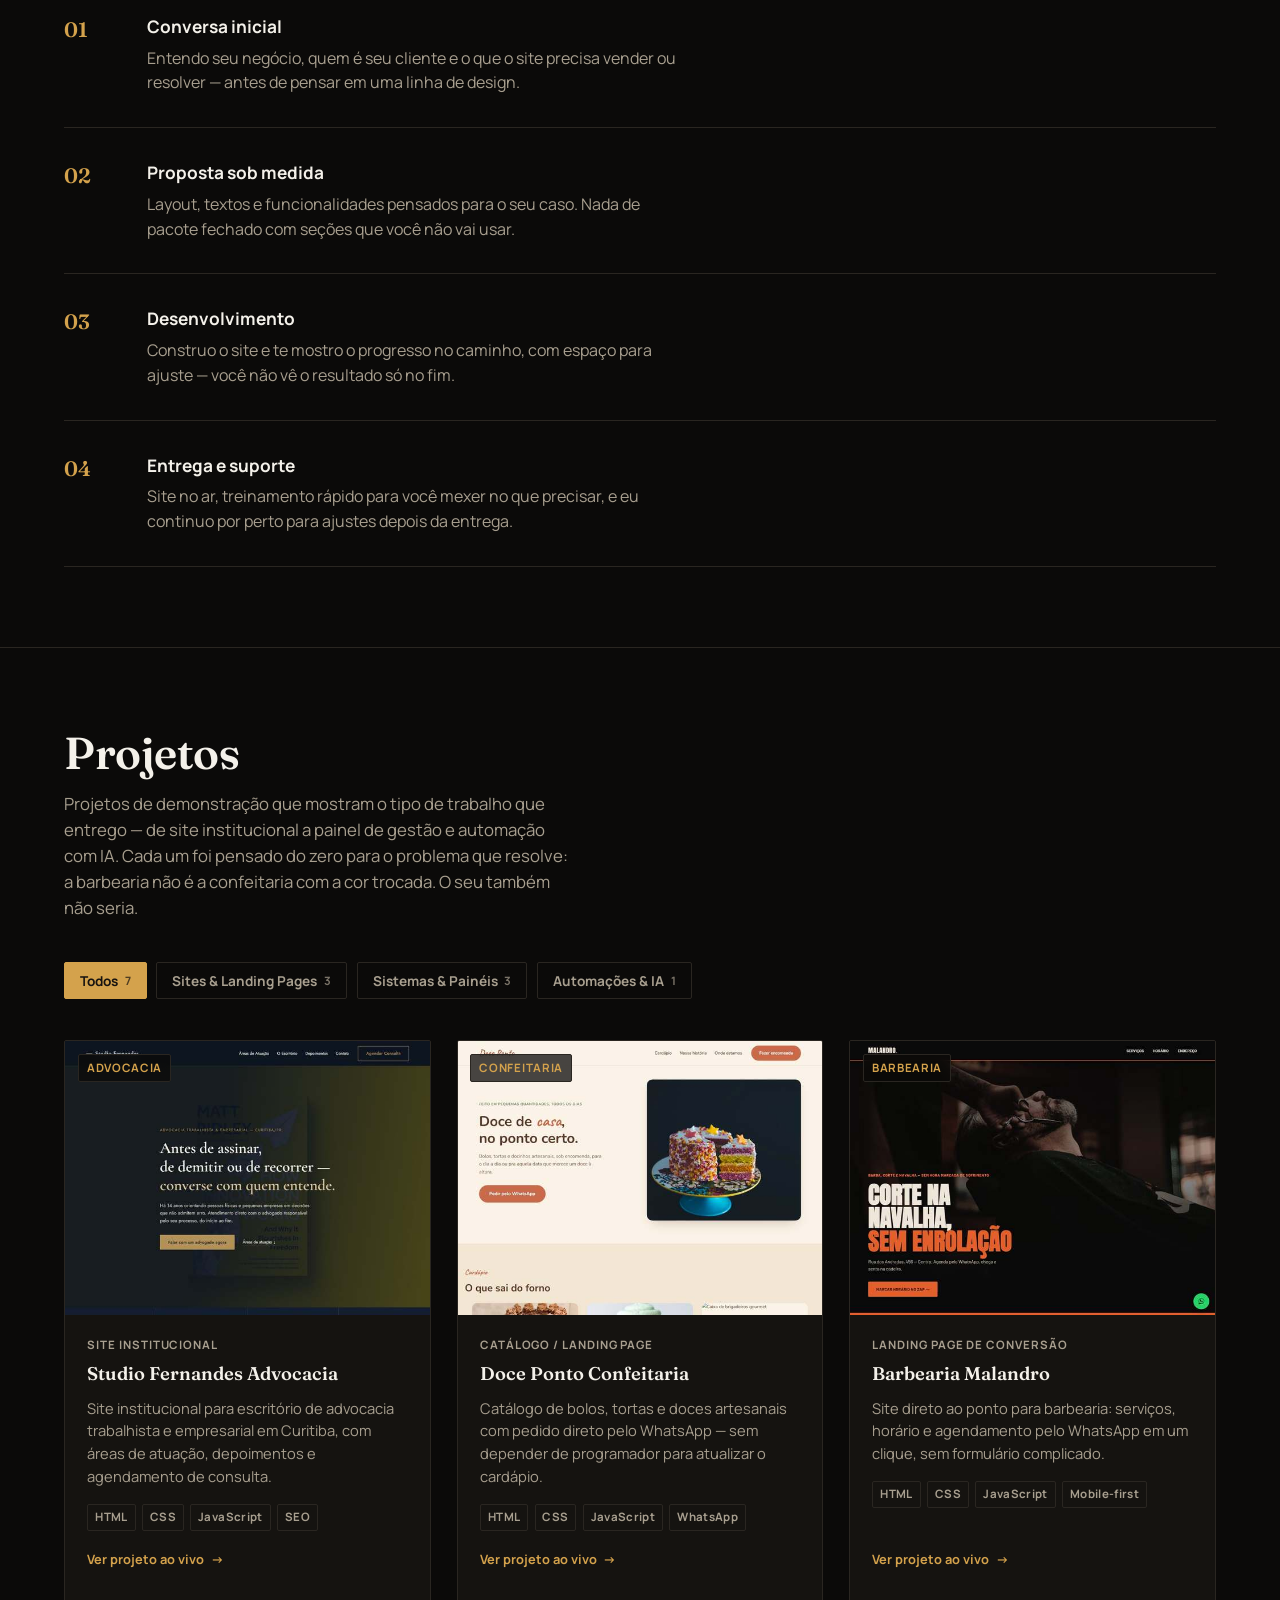
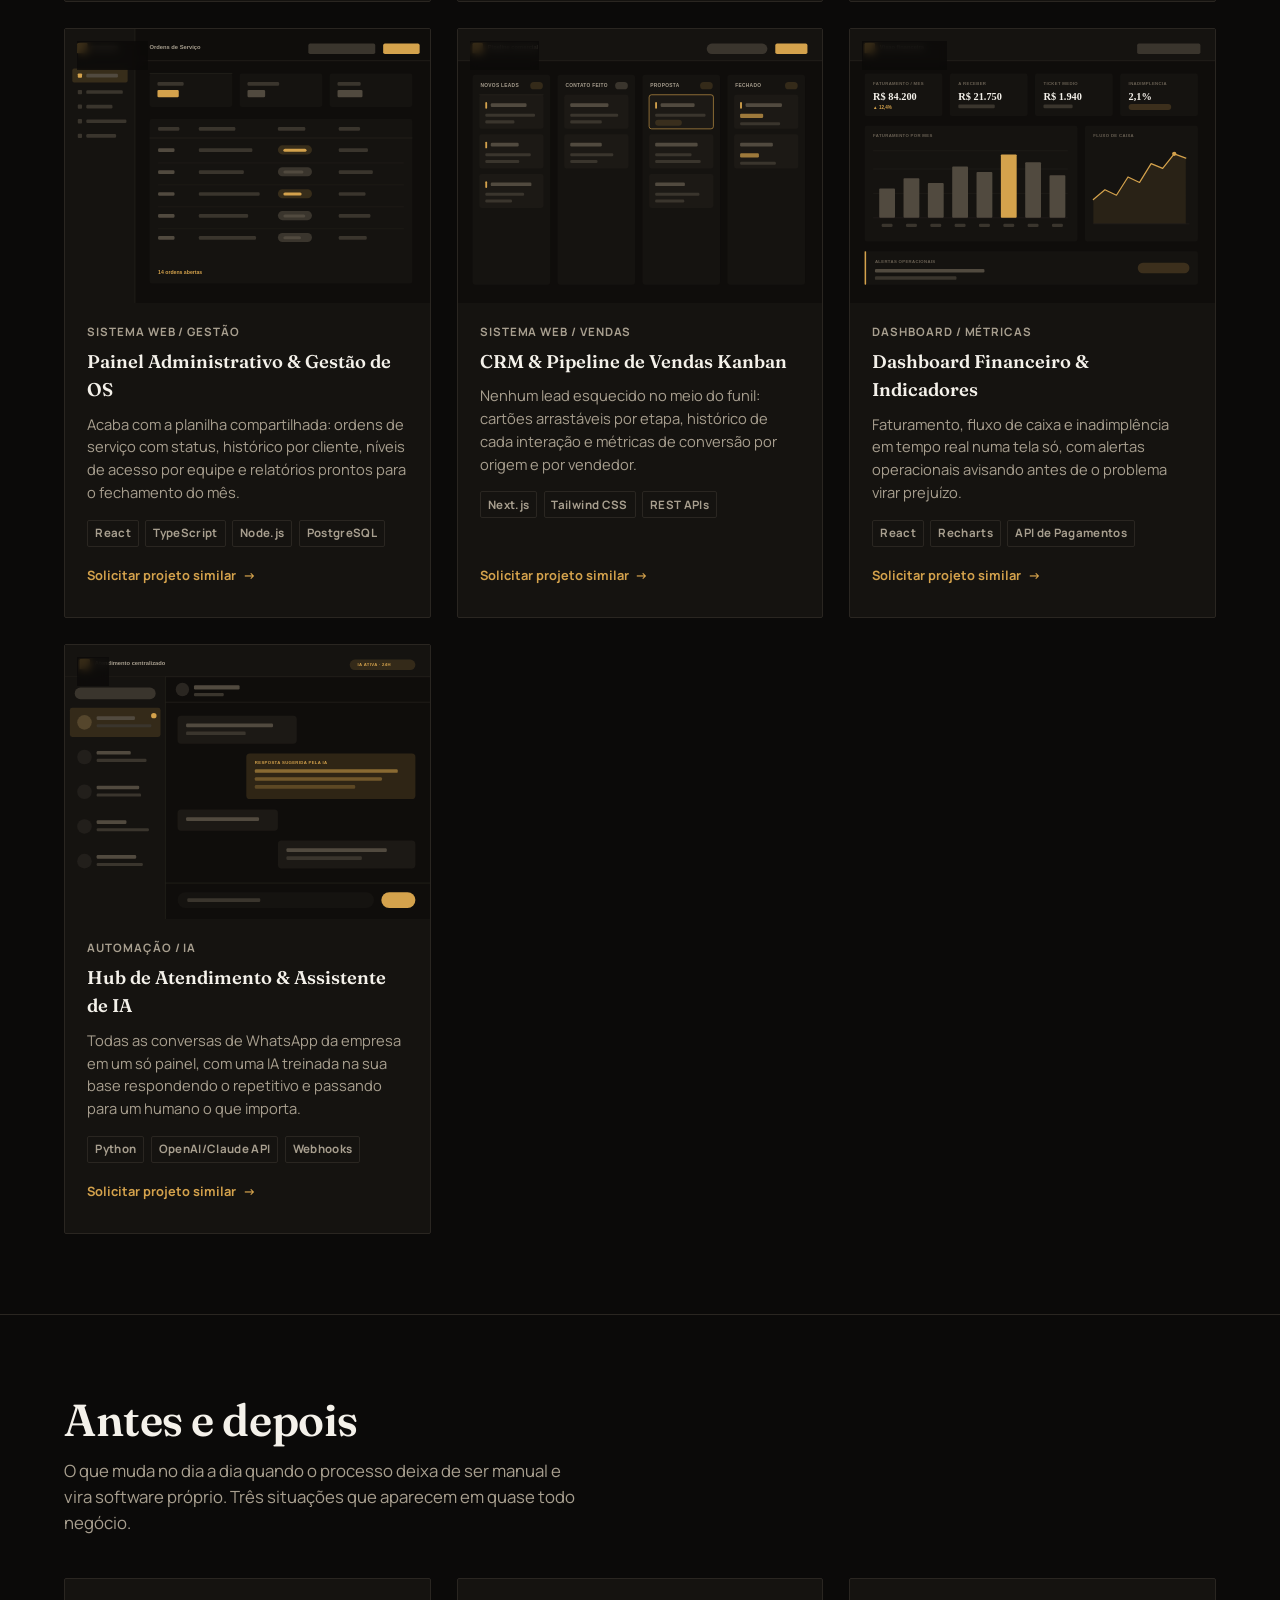
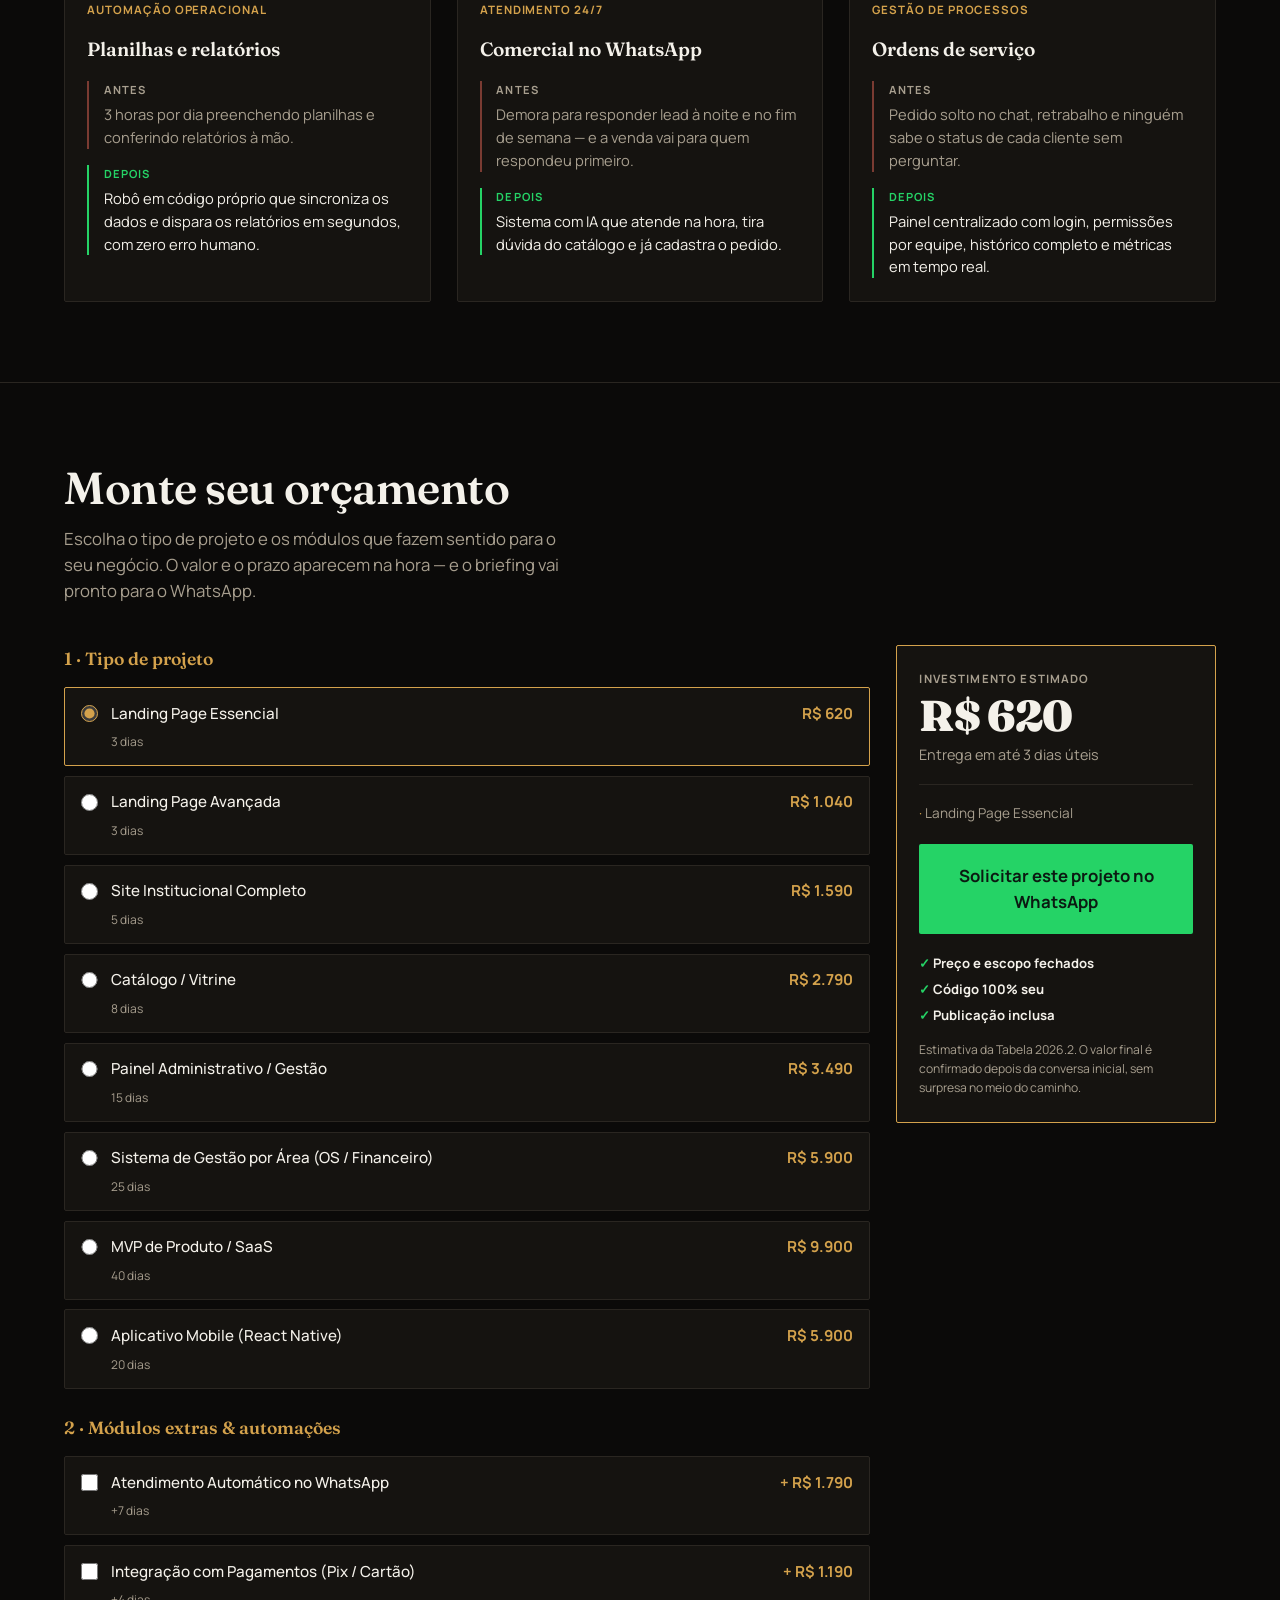
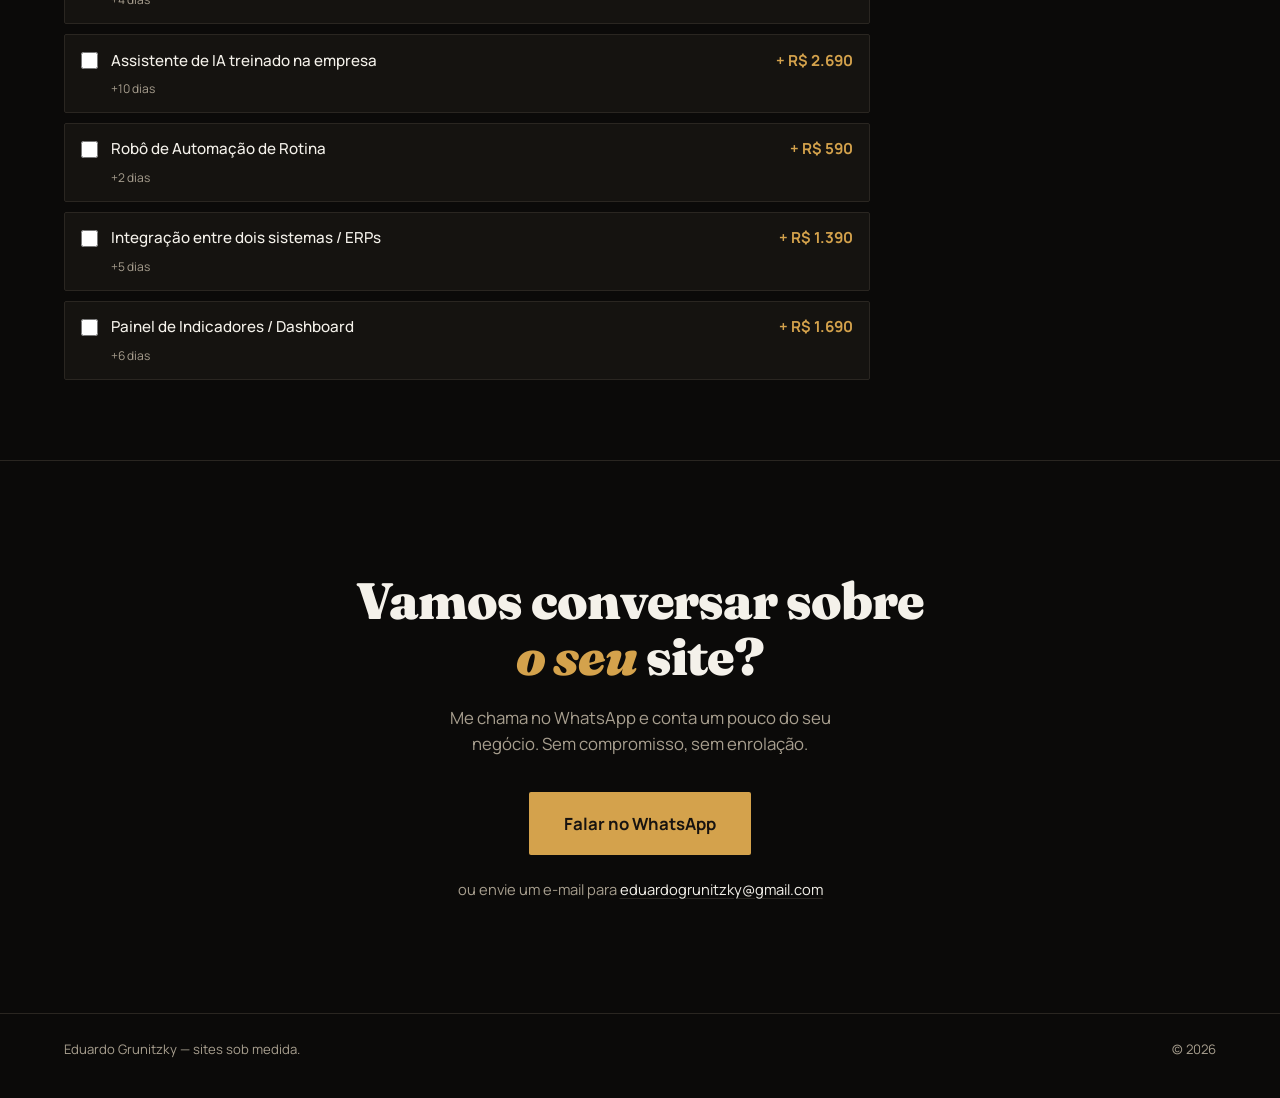
==== commit 58626bf2: "feat: calculadora de orcamento e secao antes/depois Calculadora monta a estimativa a partir da Tabel" ====
--- a/index.html
+++ b/index.html
@@ -133,6 +133,112 @@
       </div>
     </section>
 
+    <!-- ============ ANTES vs. DEPOIS ============ -->
+    <section class="casos" id="casos">
+      <h2 class="secao__titulo">Antes e depois</h2>
+      <p class="secao__intro">
+        O que muda no dia a dia quando o processo deixa de ser manual e vira
+        software próprio. Três situações que aparecem em quase todo negócio.
+      </p>
+
+      <div class="casos__grid">
+        <article class="caso" data-reveal>
+          <p class="caso__tipo">Automação operacional</p>
+          <h3 class="caso__nome">Planilhas e relatórios</h3>
+          <div class="caso__lado caso__lado--antes">
+            <span class="caso__rotulo">Antes</span>
+            <p>3 horas por dia preenchendo planilhas e conferindo relatórios à mão.</p>
+          </div>
+          <div class="caso__lado caso__lado--depois">
+            <span class="caso__rotulo">Depois</span>
+            <p>Robô em código próprio que sincroniza os dados e dispara os
+               relatórios em segundos, com zero erro humano.</p>
+          </div>
+        </article>
+
+        <article class="caso" data-reveal>
+          <p class="caso__tipo">Atendimento 24/7</p>
+          <h3 class="caso__nome">Comercial no WhatsApp</h3>
+          <div class="caso__lado caso__lado--antes">
+            <span class="caso__rotulo">Antes</span>
+            <p>Demora para responder lead à noite e no fim de semana — e a venda
+               vai para quem respondeu primeiro.</p>
+          </div>
+          <div class="caso__lado caso__lado--depois">
+            <span class="caso__rotulo">Depois</span>
+            <p>Sistema com IA que atende na hora, tira dúvida do catálogo e já
+               cadastra o pedido.</p>
+          </div>
+        </article>
+
+        <article class="caso" data-reveal>
+          <p class="caso__tipo">Gestão de processos</p>
+          <h3 class="caso__nome">Ordens de serviço</h3>
+          <div class="caso__lado caso__lado--antes">
+            <span class="caso__rotulo">Antes</span>
+            <p>Pedido solto no chat, retrabalho e ninguém sabe o status de cada
+               cliente sem perguntar.</p>
+          </div>
+          <div class="caso__lado caso__lado--depois">
+            <span class="caso__rotulo">Depois</span>
+            <p>Painel centralizado com login, permissões por equipe, histórico
+               completo e métricas em tempo real.</p>
+          </div>
+        </article>
+      </div>
+    </section>
+
+    <!-- ============ CALCULADORA ============ -->
+    <section class="calc" id="orcamento">
+      <h2 class="secao__titulo">Monte seu orçamento</h2>
+      <p class="secao__intro">
+        Escolha o tipo de projeto e os módulos que fazem sentido para o seu
+        negócio. O valor e o prazo aparecem na hora — e o briefing vai pronto
+        para o WhatsApp.
+      </p>
+
+      <div class="calc__layout">
+        <form class="calc__form" id="calculadora">
+          <fieldset class="calc__bloco">
+            <legend class="calc__legenda">1 · Tipo de projeto</legend>
+            <div class="calc__opcoes" id="calc-bases">
+              <!-- Inserido via JS a partir de BASES_PROJETO (data/precos.js) -->
+            </div>
+          </fieldset>
+
+          <fieldset class="calc__bloco">
+            <legend class="calc__legenda">2 · Módulos extras &amp; automações</legend>
+            <div class="calc__opcoes" id="calc-extras">
+              <!-- Inserido via JS a partir de MODULOS_EXTRAS (data/precos.js) -->
+            </div>
+          </fieldset>
+        </form>
+
+        <aside class="calc__resumo">
+          <p class="calc__resumo-rotulo">Investimento estimado</p>
+          <p class="calc__total" id="calc-total" aria-live="polite">R$ 620</p>
+          <p class="calc__prazo" id="calc-prazo">Entrega em até 3 dias úteis</p>
+
+          <ul class="calc__itens" id="calc-itens"></ul>
+
+          <a href="#" class="btn btn--zap btn--grande calc__cta" id="calc-cta"
+             target="_blank" rel="noopener">
+            Solicitar este projeto no WhatsApp
+          </a>
+
+          <ul class="calc__garantias">
+            <li>Preço e escopo fechados</li>
+            <li>Código 100% seu</li>
+            <li>Publicação inclusa</li>
+          </ul>
+          <p class="calc__nota">
+            Estimativa da Tabela 2026.2. O valor final é confirmado depois da
+            conversa inicial, sem surpresa no meio do caminho.
+          </p>
+        </aside>
+      </div>
+    </section>
+
     <!-- ============ CONTATO ============ -->
     <section class="contato" id="contato">
       <h2 class="contato__titulo">
@@ -159,6 +265,7 @@
   </footer>
 
   <script src="data/projetos.js"></script>
+  <script src="data/precos.js"></script>
   <script src="js/script.js"></script>
 </body>
 </html>
--- a/css/styles.css
+++ b/css/styles.css
@@ -12,6 +12,8 @@
   --accent: #d4a24c;
   --accent-forte: #e8b768;
   --borda: #2a2621;
+  --verde: #25d366;
+  --verde-forte: #3ee07c;
 
   --serif: "Fraunces", Georgia, serif;
   --sans: "Manrope", -apple-system, BlinkMacSystemFont, "Segoe UI", sans-serif;
@@ -535,6 +537,285 @@
   color: var(--accent-forte);
 }
 
+/* ---------------------------------- antes vs. depois ---------------------------------- */
+
+.casos {
+  width: 100%;
+  padding: clamp(3rem, 7vw, 5rem) var(--respiro-lateral);
+  border-top: 1px solid var(--borda);
+}
+
+.casos__grid {
+  display: grid;
+  gap: 1.6rem;
+  grid-template-columns: 1fr;
+}
+
+@media (min-width: 860px) {
+  .casos__grid {
+    grid-template-columns: repeat(3, 1fr);
+  }
+}
+
+.caso {
+  border: 1px solid var(--borda);
+  border-radius: var(--raio);
+  background: var(--bg-elevado);
+  padding: 1.4rem;
+  display: flex;
+  flex-direction: column;
+  gap: 1rem;
+  transition: border-color 0.2s ease, transform 0.2s ease;
+}
+
+.caso:hover {
+  border-color: var(--accent);
+  transform: translateY(-3px);
+}
+
+.caso__tipo {
+  font-size: 0.72rem;
+  font-weight: 700;
+  letter-spacing: 0.08em;
+  text-transform: uppercase;
+  color: var(--accent);
+  margin: 0;
+}
+
+.caso__nome {
+  font-family: var(--serif);
+  font-weight: 600;
+  font-size: 1.2rem;
+  margin: 0;
+}
+
+/* A faixa lateral e a unica cor: vermelho apagado no antes, verde no depois. */
+.caso__lado {
+  border-left: 2px solid var(--borda);
+  padding-left: 0.9rem;
+}
+
+.caso__lado--antes {
+  border-left-color: #7a3b32;
+}
+
+.caso__lado--depois {
+  border-left-color: var(--verde);
+}
+
+.caso__rotulo {
+  display: block;
+  font-size: 0.7rem;
+  font-weight: 700;
+  letter-spacing: 0.1em;
+  text-transform: uppercase;
+  color: var(--fg-muted);
+  margin-bottom: 0.3rem;
+}
+
+.caso__lado--depois .caso__rotulo {
+  color: var(--verde);
+}
+
+.caso__lado p {
+  margin: 0;
+  font-size: 0.92rem;
+  color: var(--fg-muted);
+}
+
+.caso__lado--depois p {
+  color: var(--fg);
+}
+
+/* ---------------------------------- calculadora ---------------------------------- */
+
+.calc {
+  width: 100%;
+  padding: clamp(3rem, 7vw, 5rem) var(--respiro-lateral);
+  border-top: 1px solid var(--borda);
+}
+
+.calc__layout {
+  display: grid;
+  gap: 1.6rem;
+  align-items: start;
+}
+
+@media (min-width: 960px) {
+  .calc__layout {
+    grid-template-columns: 1fr 20rem;
+  }
+  /* Resumo acompanha a rolagem so no desktop: no celular ele fica no fim,
+     depois das opcoes, que e a ordem natural de leitura. */
+  .calc__resumo {
+    position: sticky;
+    top: calc(var(--h-header) + 1rem);
+  }
+}
+
+.calc__form {
+  display: grid;
+  gap: 1.6rem;
+  margin: 0;
+}
+
+.calc__bloco {
+  border: 0;
+  padding: 0;
+  margin: 0;
+}
+
+.calc__legenda {
+  font-family: var(--serif);
+  font-weight: 600;
+  font-size: 1.1rem;
+  padding: 0;
+  margin-bottom: 0.9rem;
+  color: var(--accent);
+}
+
+.calc__opcoes {
+  display: grid;
+  gap: 0.6rem;
+}
+
+.opcao {
+  display: grid;
+  grid-template-columns: auto 1fr auto;
+  align-items: center;
+  gap: 0.5rem 0.8rem;
+  padding: 0.85rem 1rem;
+  border: 1px solid var(--borda);
+  border-radius: var(--raio);
+  background: var(--bg-elevado);
+  cursor: pointer;
+  transition: border-color 0.18s ease;
+}
+
+.opcao:hover {
+  border-color: var(--accent);
+}
+
+/* :has() marca o card inteiro quando o input dentro dele esta marcado — evita
+   ter que espelhar o estado em classe no JS a cada clique. */
+.opcao:has(input:checked) {
+  border-color: var(--accent);
+}
+
+.opcao:has(input:focus-visible) {
+  outline: 2px solid var(--accent);
+  outline-offset: 2px;
+}
+
+.opcao input {
+  accent-color: var(--accent);
+  width: 1.05rem;
+  height: 1.05rem;
+  margin: 0;
+}
+
+.opcao__nome {
+  font-size: 0.95rem;
+  font-weight: 500;
+}
+
+.opcao__preco {
+  font-weight: 700;
+  font-size: 0.95rem;
+  color: var(--accent);
+  white-space: nowrap;
+}
+
+.opcao__prazo {
+  grid-column: 2 / -1;
+  font-size: 0.75rem;
+  color: var(--fg-muted);
+}
+
+.calc__resumo {
+  border: 1px solid var(--accent);
+  border-radius: var(--raio);
+  background: var(--bg-elevado);
+  padding: 1.5rem 1.4rem;
+}
+
+.calc__resumo-rotulo {
+  font-size: 0.72rem;
+  font-weight: 700;
+  letter-spacing: 0.1em;
+  text-transform: uppercase;
+  color: var(--fg-muted);
+  margin: 0 0 0.4rem;
+}
+
+.calc__total {
+  font-family: var(--serif);
+  font-weight: 900;
+  font-size: clamp(2.1rem, 5vw, 2.7rem);
+  line-height: 1;
+  letter-spacing: -0.02em;
+  margin: 0 0 0.4rem;
+}
+
+.calc__prazo {
+  color: var(--fg-muted);
+  font-size: 0.9rem;
+  margin: 0 0 1.1rem;
+}
+
+.calc__itens {
+  list-style: none;
+  margin: 0 0 1.3rem;
+  padding: 1.1rem 0 0;
+  border-top: 1px solid var(--borda);
+  display: grid;
+  gap: 0.4rem;
+  font-size: 0.85rem;
+  color: var(--fg-muted);
+}
+
+.calc__itens li::before {
+  content: "· ";
+  color: var(--accent);
+}
+
+.calc__cta {
+  width: 100%;
+  white-space: normal;
+  text-align: center;
+}
+
+.btn--zap {
+  background: var(--verde);
+  color: #0b1a12;
+}
+
+.btn--zap:hover {
+  background: var(--verde-forte);
+  transform: translateY(-2px);
+}
+
+.calc__garantias {
+  list-style: none;
+  margin: 1.2rem 0 0;
+  padding: 0;
+  display: grid;
+  gap: 0.35rem;
+  font-size: 0.82rem;
+  font-weight: 700;
+}
+
+.calc__garantias li::before {
+  content: "✓ ";
+  color: var(--verde);
+}
+
+.calc__nota {
+  margin: 1rem 0 0;
+  font-size: 0.76rem;
+  color: var(--fg-muted);
+}
+
 /* ---------------------------------- contato ---------------------------------- */
 
 .contato {
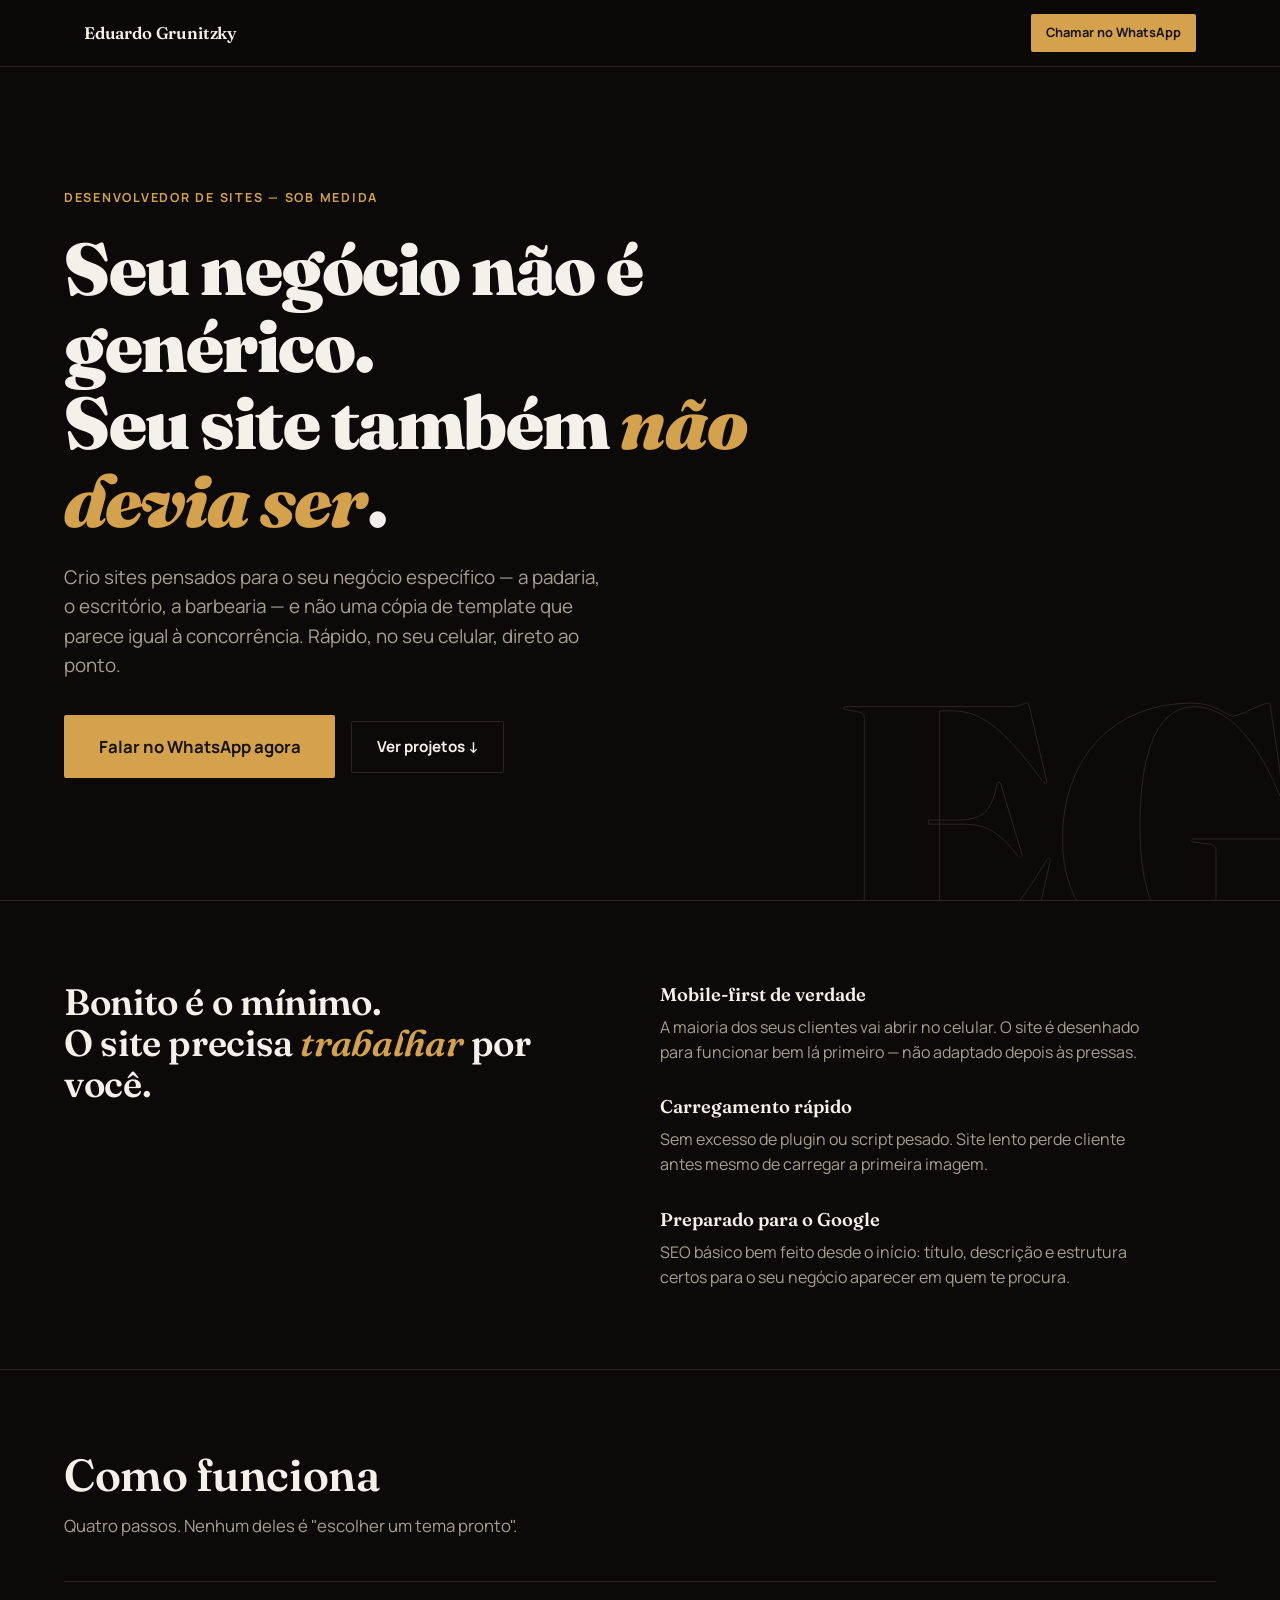
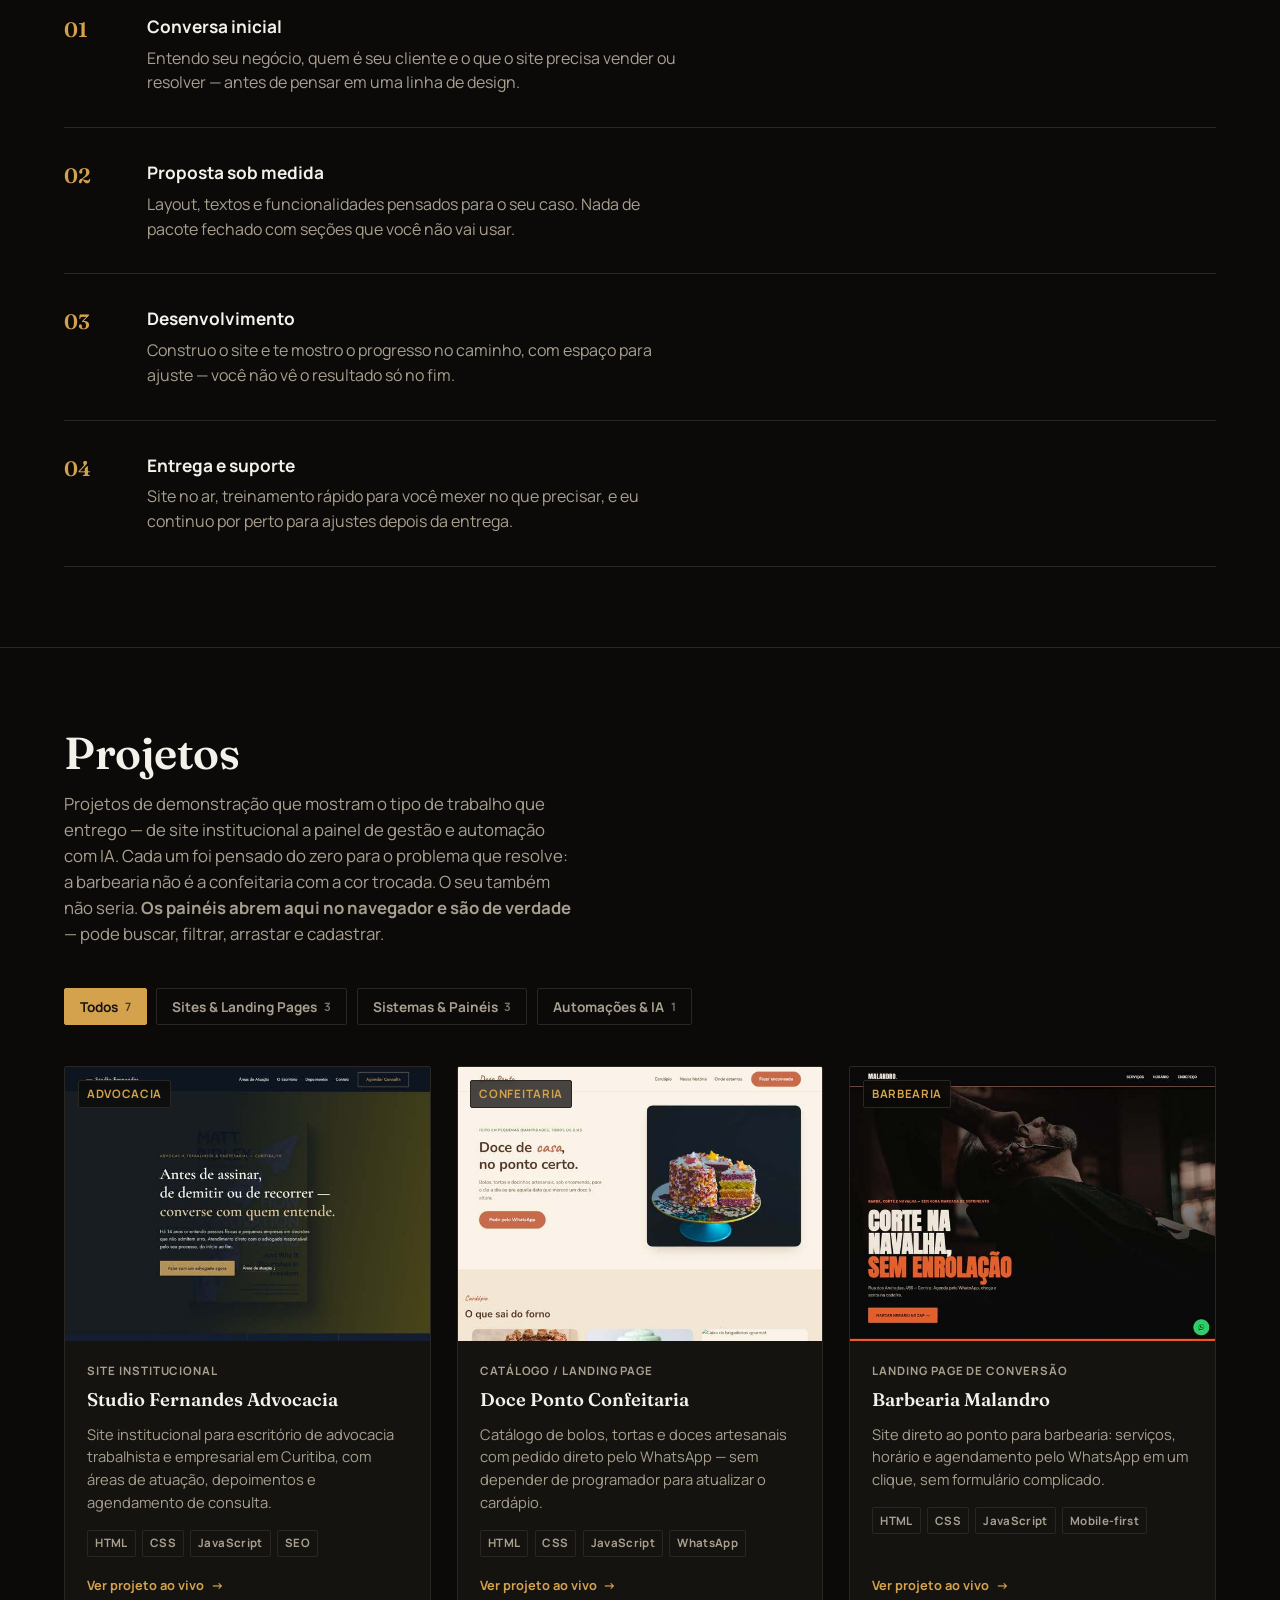
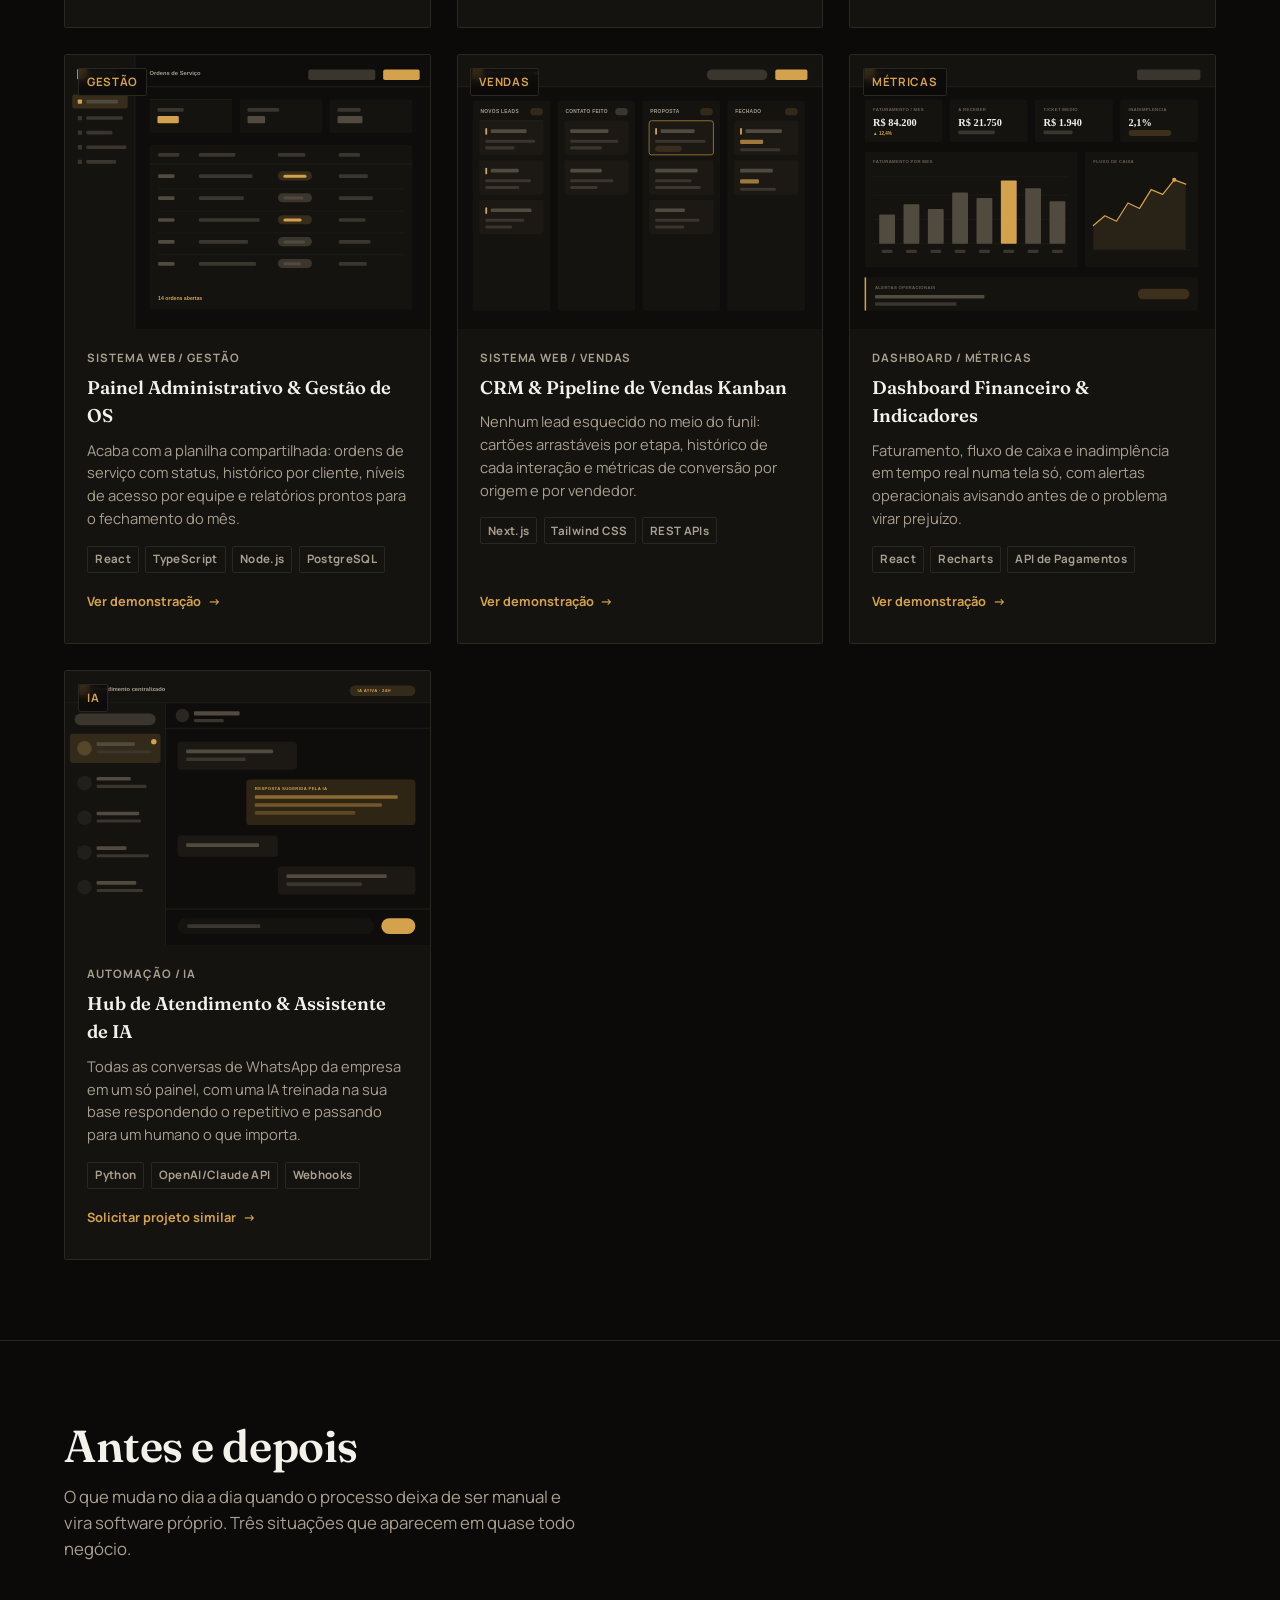
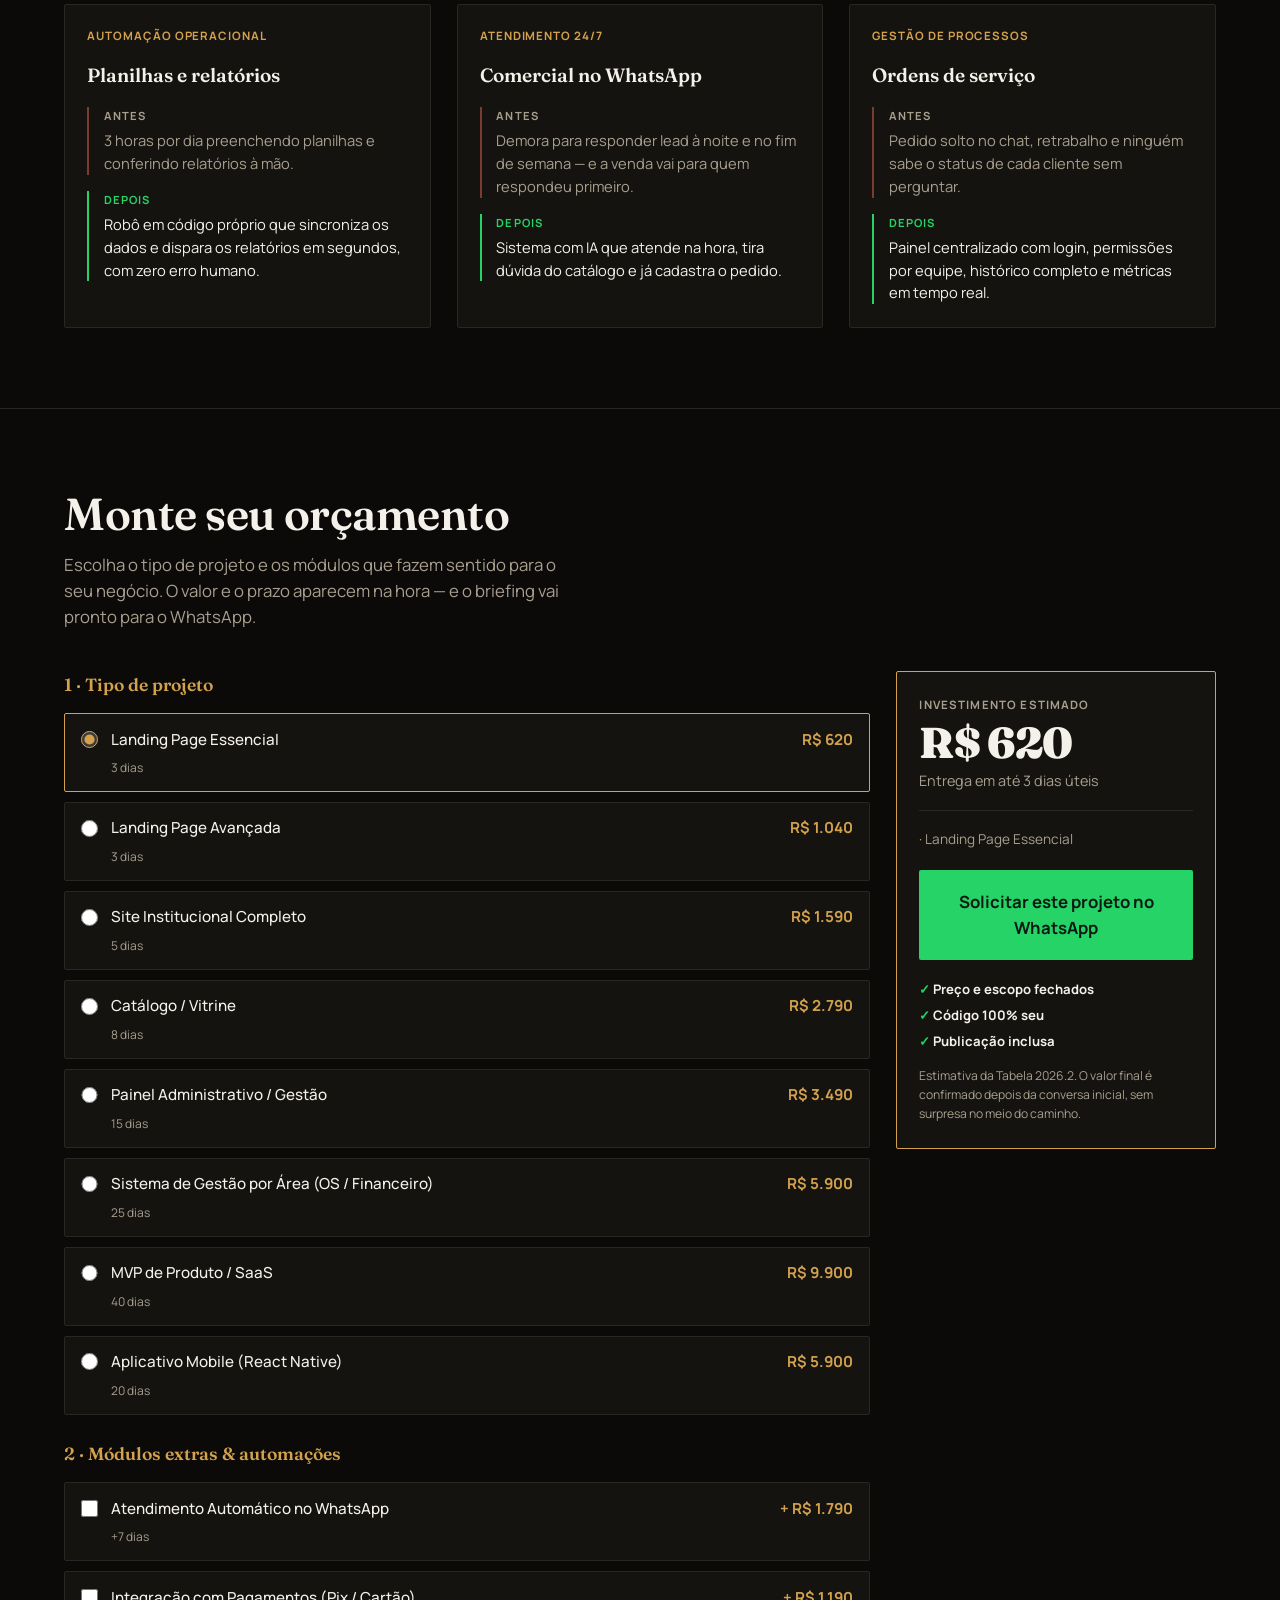
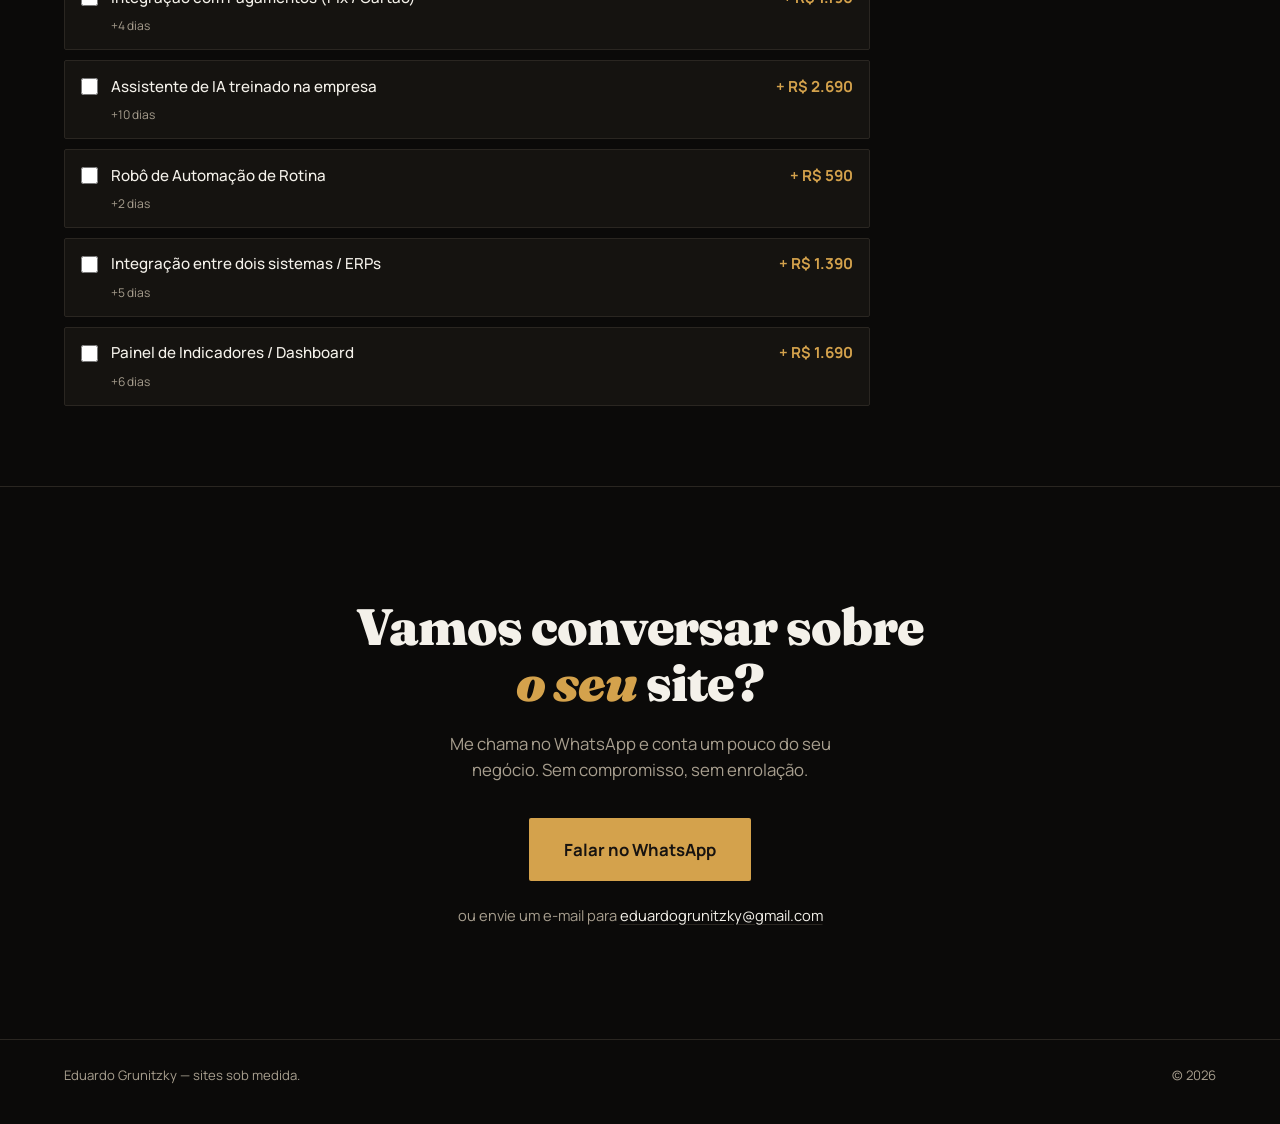
==== commit 07259f45: "feat: demos interativas dos sistemas em /demos/* Cria tres rotas navegaveis para o visitante testar " ====
--- a/index.html
+++ b/index.html
@@ -121,6 +121,8 @@
         site institucional a painel de gestão e automação com IA. Cada um foi
         pensado do zero para o problema que resolve: a barbearia não é a
         confeitaria com a cor trocada. O seu também não seria.
+        <strong>Os painéis abrem aqui no navegador e são de verdade</strong> —
+        pode buscar, filtrar, arrastar e cadastrar.
       </p>
 
       <div class="portfolio__filtros" id="portfolio-filtros" role="tablist"
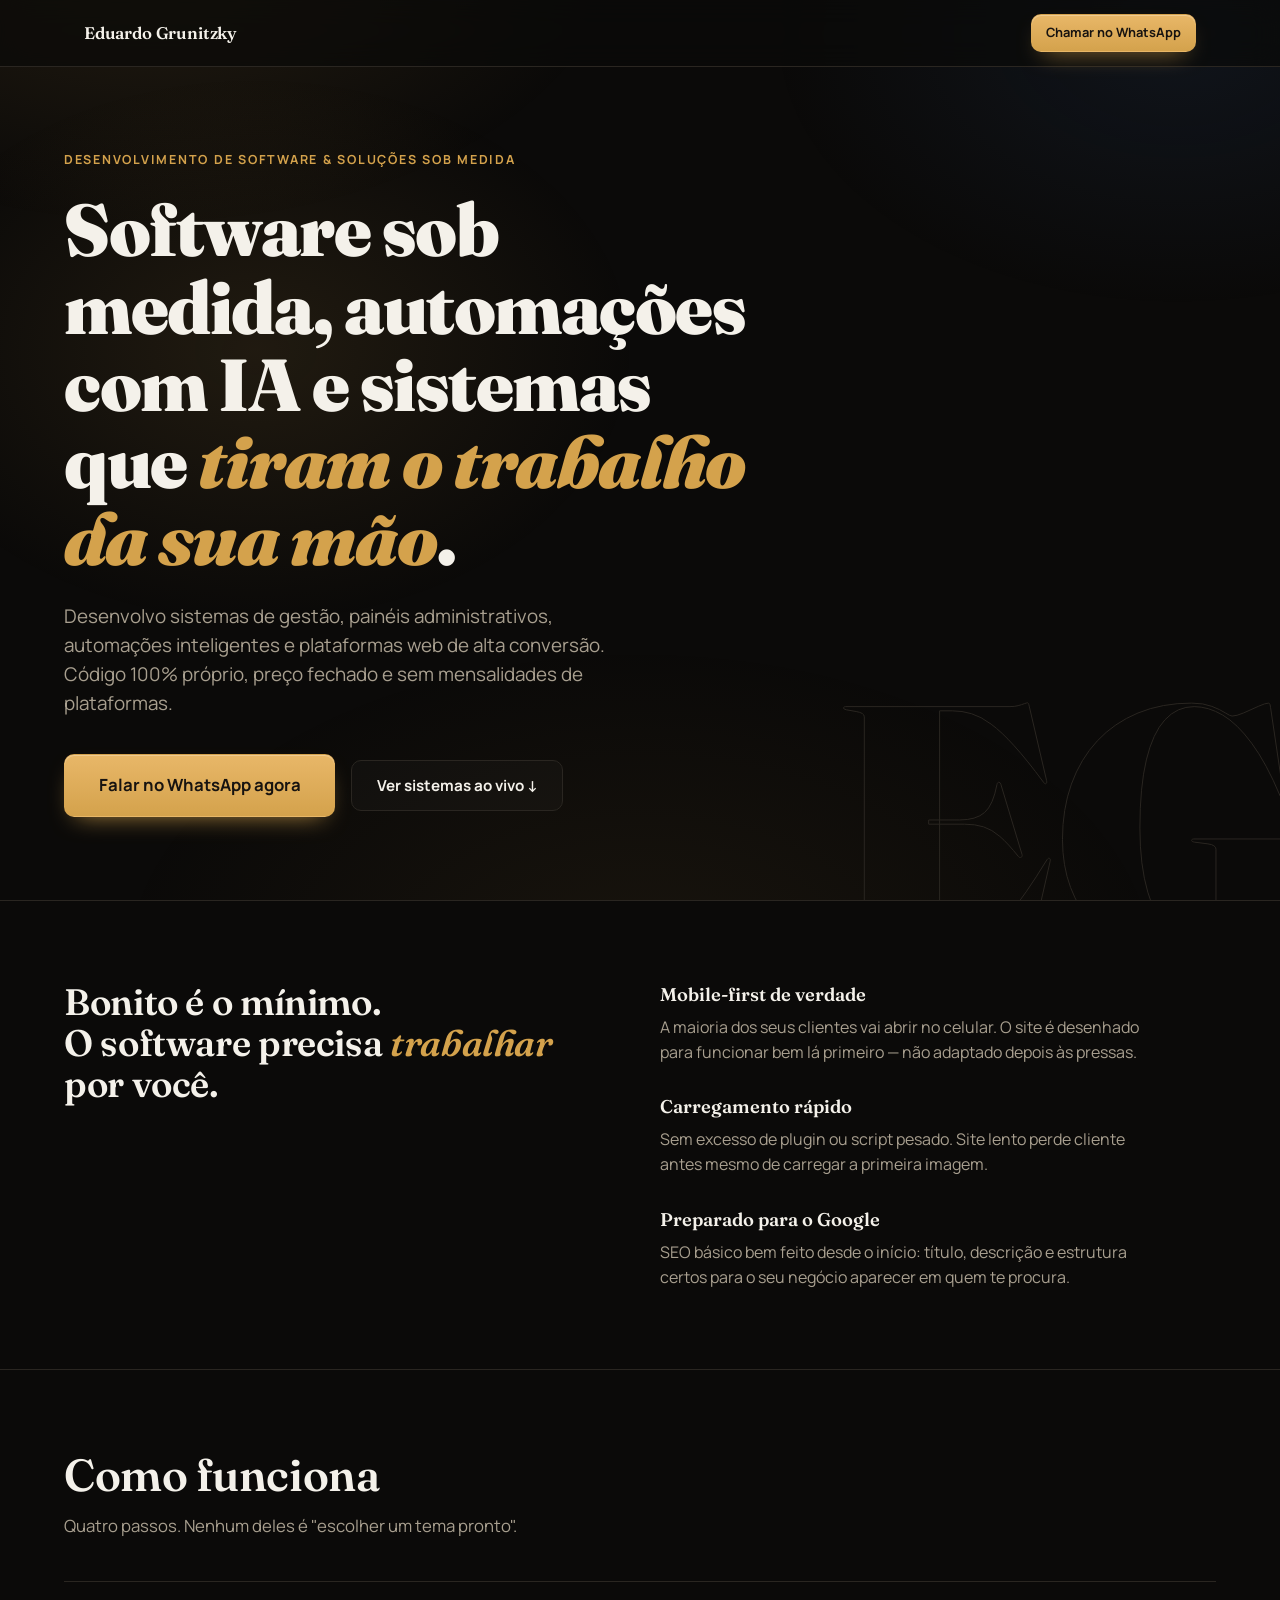
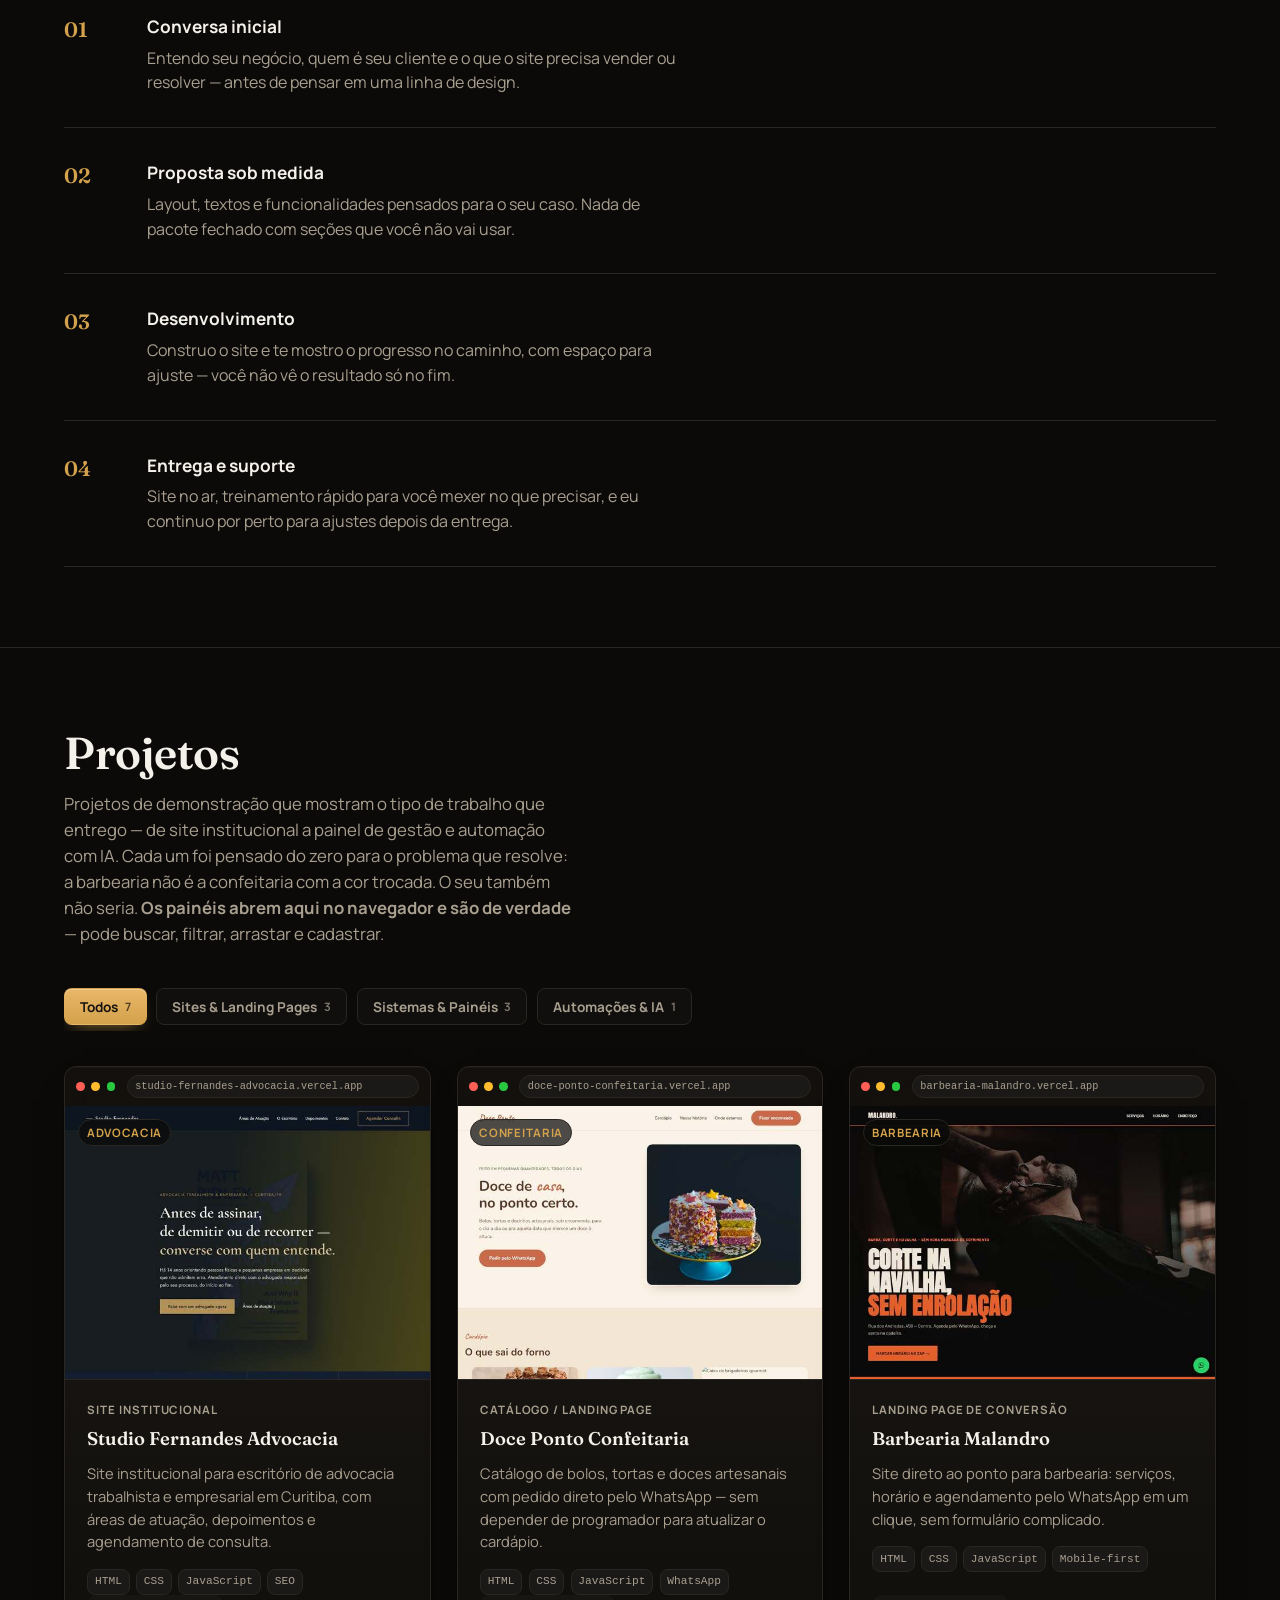
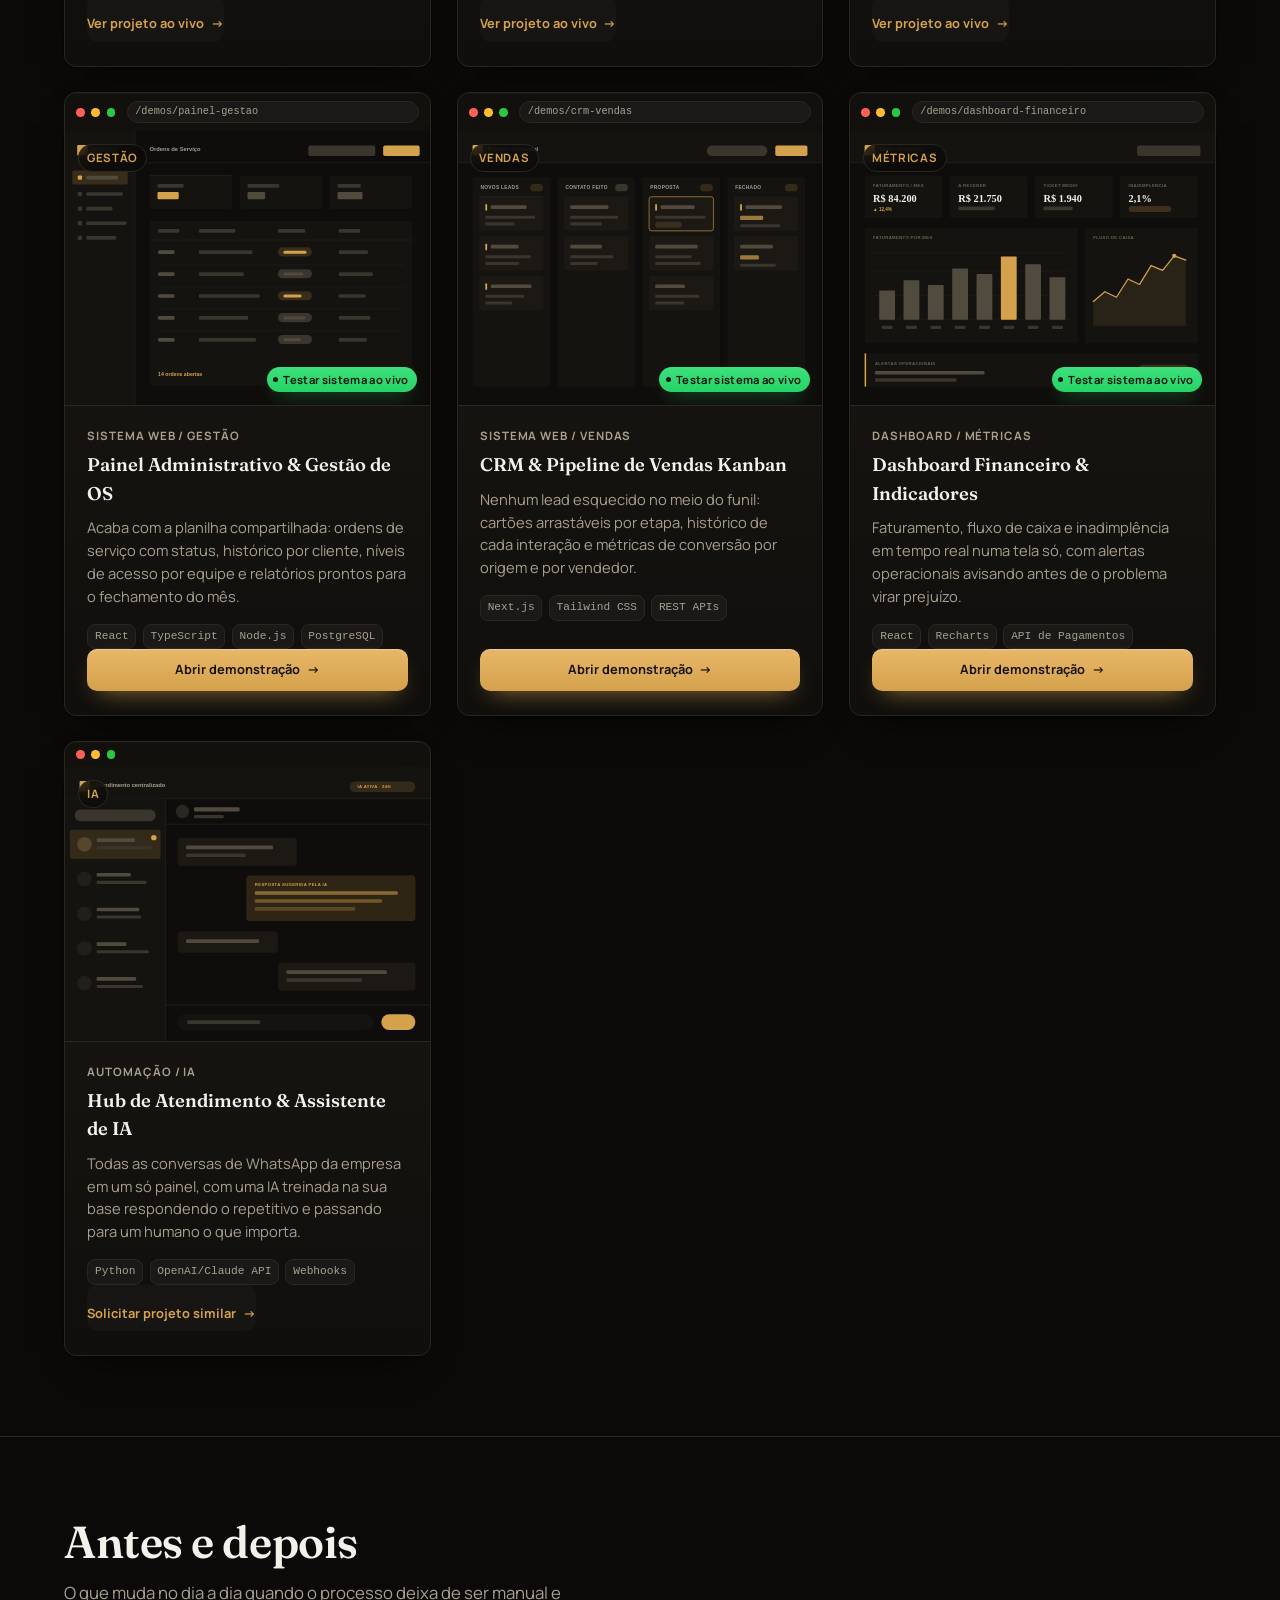
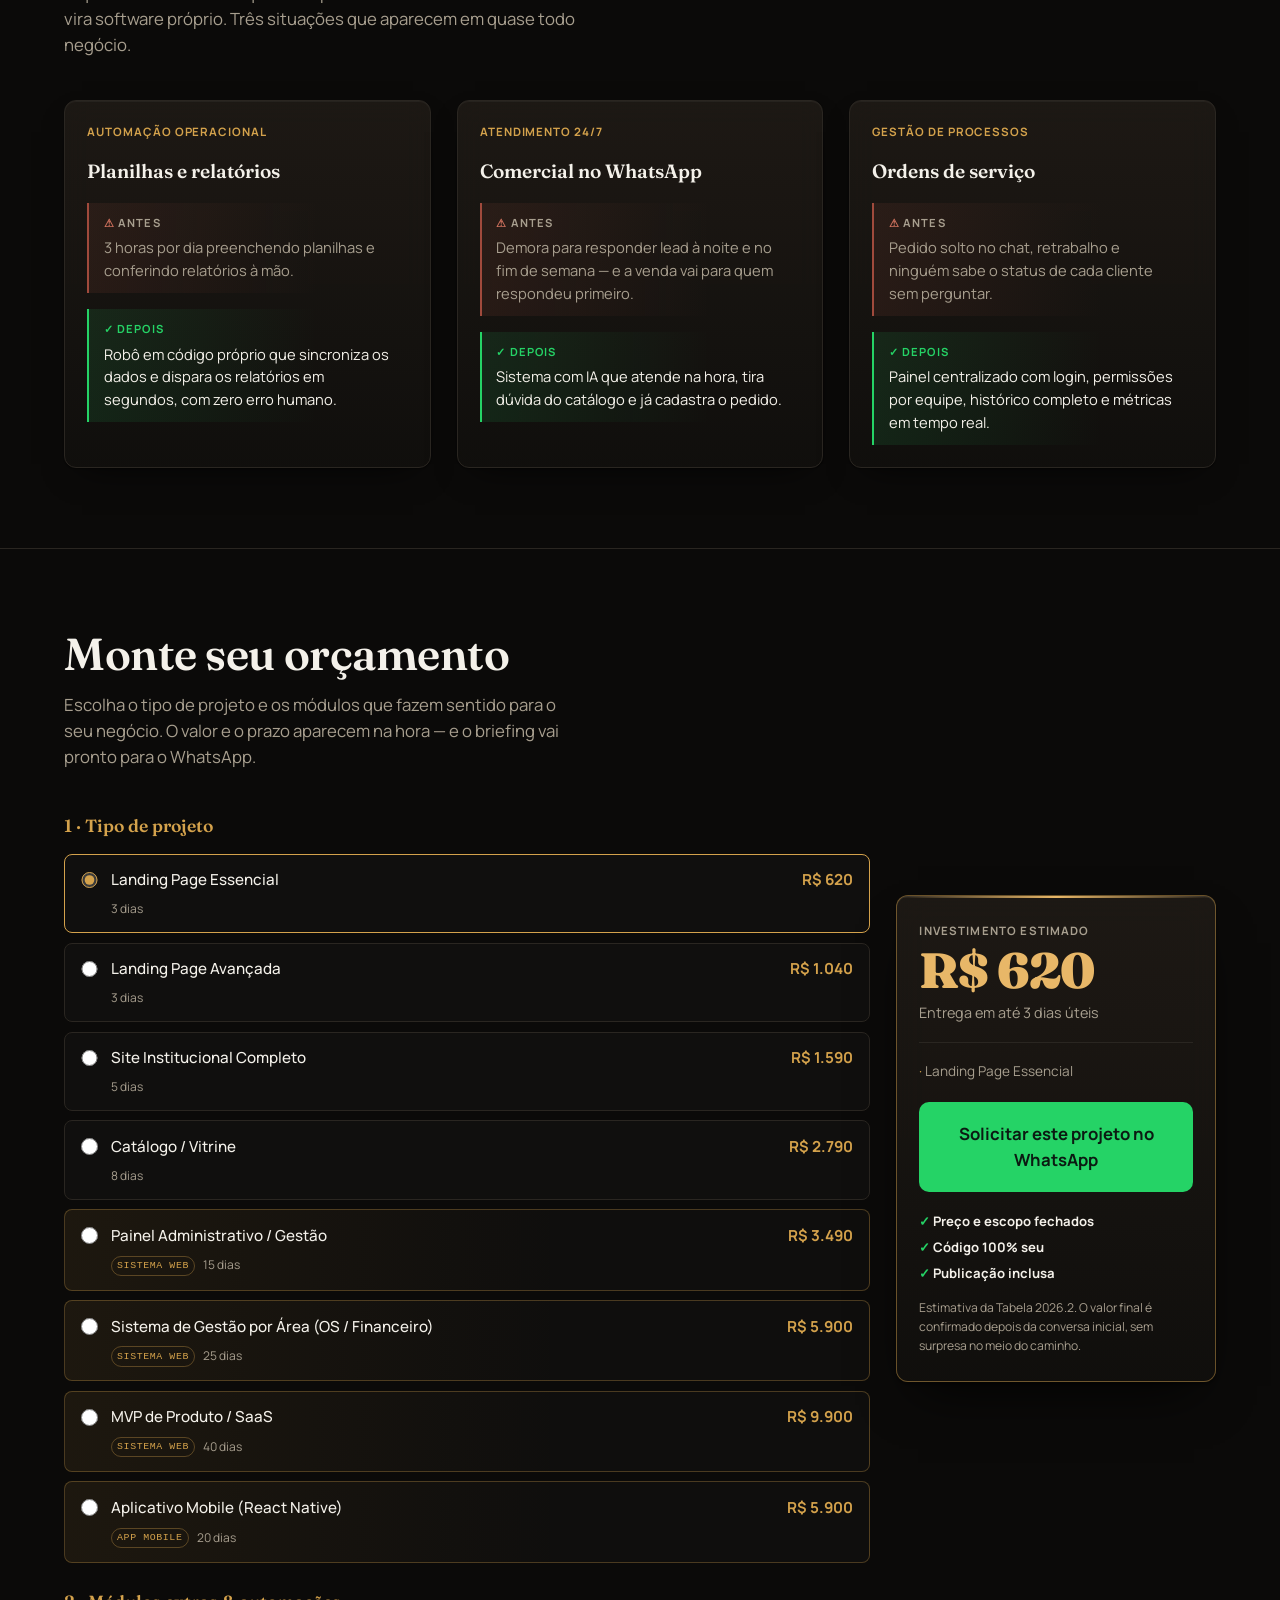
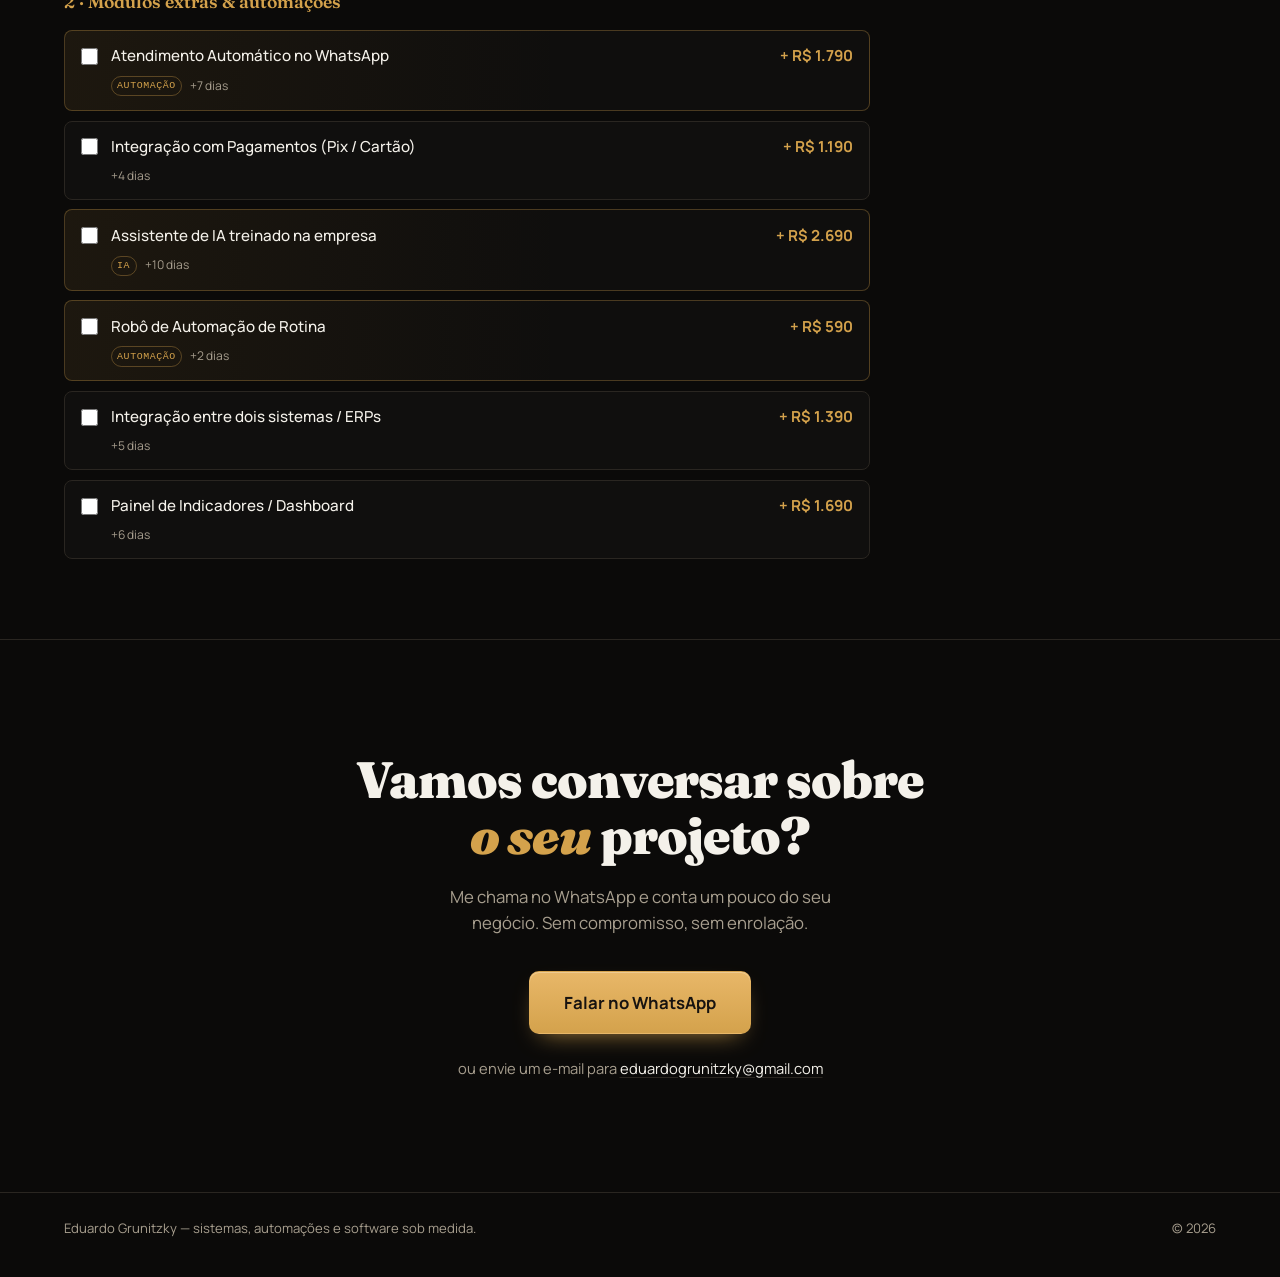
==== commit 201f7db4: "feat: redesign high-ticket e reposicionamento para software sob medida Sobe o posicionamento de "cri" ====
--- a/index.html
+++ b/index.html
@@ -3,8 +3,8 @@
 <head>
   <meta charset="UTF-8" />
   <meta name="viewport" content="width=device-width, initial-scale=1" />
-  <title>Eduardo Grunitzky — Sites, sistemas e automações sob medida</title>
-  <meta name="description" content="Sites, sistemas web, painéis de gestão e automações com IA sob medida para empresários, MEIs e comerciantes. Nada de template pronto: cada projeto é pensado para o negócio específico do cliente." />
+  <title>Eduardo Grunitzky — Software, automações com IA e sistemas sob medida</title>
+  <meta name="description" content="Sistemas de gestão, painéis administrativos, automações com IA e plataformas web de alta performance sob medida. Código 100% próprio, preço fechado e sem mensalidade de plataforma." />
 
   <link rel="preconnect" href="https://fonts.googleapis.com" />
   <link rel="preconnect" href="https://fonts.gstatic.com" crossorigin />
@@ -26,21 +26,21 @@
     <!-- ============ HERO ============ -->
     <section class="hero">
       <div class="hero__inner">
-        <p class="hero__tag">Desenvolvedor de sites &mdash; sob medida</p>
+        <p class="hero__tag">Desenvolvimento de software &amp; soluções sob medida</p>
         <h1 class="hero__titulo">
-          Seu negócio não é genérico.<br />
-          Seu site também <em>não devia ser</em>.
+          Software sob medida, automações com IA e sistemas que
+          <em>tiram o trabalho da sua mão</em>.
         </h1>
         <p class="hero__sub">
-          Crio sites pensados para o seu negócio específico — a padaria, o escritório,
-          a barbearia — e não uma cópia de template que parece igual à concorrência.
-          Rápido, no seu celular, direto ao ponto.
+          Desenvolvo sistemas de gestão, painéis administrativos, automações
+          inteligentes e plataformas web de alta conversão. Código 100% próprio,
+          preço fechado e sem mensalidades de plataformas.
         </p>
         <div class="hero__cta">
           <a href="#" class="btn btn--accent btn--grande" data-whatsapp-link>
             Falar no WhatsApp agora
           </a>
-          <a href="#portfolio" class="btn btn--fantasma">Ver projetos ↓</a>
+          <a href="#portfolio" class="btn btn--fantasma">Ver sistemas ao vivo ↓</a>
         </div>
       </div>
       <div class="hero__marca" aria-hidden="true">EG</div>
@@ -50,7 +50,7 @@
     <section class="credibilidade">
       <div class="credibilidade__coluna">
         <h2 class="secao__titulo secao__titulo--media">
-          Bonito é o mínimo.<br />O site precisa <em>trabalhar</em> por você.
+          Bonito é o mínimo.<br />O software precisa <em>trabalhar</em> por você.
         </h2>
       </div>
       <div class="credibilidade__lista">
@@ -244,7 +244,7 @@
     <!-- ============ CONTATO ============ -->
     <section class="contato" id="contato">
       <h2 class="contato__titulo">
-        Vamos conversar sobre<br /><em>o seu</em> site?
+        Vamos conversar sobre<br /><em>o seu</em> projeto?
       </h2>
       <p class="contato__sub">
         Me chama no WhatsApp e conta um pouco do seu negócio.
@@ -262,7 +262,7 @@
   </main>
 
   <footer class="footer">
-    <p>Eduardo Grunitzky — sites sob medida.</p>
+    <p>Eduardo Grunitzky — sistemas, automações e software sob medida.</p>
     <p class="footer__ano"></p>
   </footer>
 
--- a/css/styles.css
+++ b/css/styles.css
@@ -1,6 +1,7 @@
 /* ========================================================================
    Eduardo Grunitzky — portfólio
-   Paleta: preto quente + branco quebrado + dourado (sem gradiente, sem azul/roxo SaaS)
+   Paleta: preto quente + branco quebrado + dourado. O azul profundo entra
+           SO nos glows de fundo (nunca em texto, borda ou botao).
    Tipografia: Fraunces (display, serifada) + Manrope (texto, sans)
    ======================================================================== */
 
@@ -14,12 +15,31 @@
   --borda: #2a2621;
   --verde: #25d366;
   --verde-forte: #3ee07c;
+  /* So para as luzes de fundo — da profundidade sem virar gradiente SaaS. */
+  --azul-profundo: 43, 74, 122;
 
   --serif: "Fraunces", Georgia, serif;
   --sans: "Manrope", -apple-system, BlinkMacSystemFont, "Segoe UI", sans-serif;
+  /* Mono do sistema: visual de terminal nos chips sem baixar mais uma fonte. */
+  --mono: ui-monospace, SFMono-Regular, "JetBrains Mono", Menlo, Consolas, monospace;
 
   --largura-max: 72rem;
-  --raio: 2px;
+  --raio: 12px;      /* cards, paineis, modais */
+  --raio-btn: 10px;  /* botoes */
+  --raio-sm: 8px;    /* chips, tags, inputs, controles pequenos */
+
+  /* Superficie de vidro: fundo translucido + realce interno na borda de cima.
+     A sombra vem em camadas (contato curto + elevacao longa) porque uma
+     sombra unica e grande le como borrao, nao como altura. */
+  --vidro: linear-gradient(180deg, rgba(36, 31, 25, 0.72), rgba(19, 17, 14, 0.74));
+  --sombra:
+    0 1px 0 rgba(255, 255, 255, 0.045) inset,
+    0 1px 2px rgba(0, 0, 0, 0.5),
+    0 14px 34px -18px rgba(0, 0, 0, 0.85);
+  --sombra-alta:
+    0 1px 0 rgba(255, 255, 255, 0.075) inset,
+    0 2px 4px rgba(0, 0, 0, 0.5),
+    0 26px 52px -22px rgba(0, 0, 0, 0.9);
 
   /* Respiro minimo nas bordas do celular. */
   --gutter: 1.25rem;
@@ -48,6 +68,23 @@
   font-size: 16px;
   line-height: 1.55;
   -webkit-font-smoothing: antialiased;
+}
+
+/*
+ * Luzes de fundo da pagina inteira. `fixed` de proposito: com `absolute` o
+ * brilho rola junto e vira uma mancha viajando atras do conteudo. Fica em
+ * z-index -1, acima do fundo do canvas e abaixo de tudo que e conteudo.
+ */
+body::before {
+  content: "";
+  position: fixed;
+  inset: 0;
+  z-index: -1;
+  pointer-events: none;
+  background:
+    radial-gradient(48rem 30rem at 12% -8%, rgba(212, 162, 76, 0.13), transparent 62%),
+    radial-gradient(42rem 28rem at 92% 4%, rgba(var(--azul-profundo), 0.17), transparent 60%),
+    radial-gradient(55rem 34rem at 50% 108%, rgba(212, 162, 76, 0.07), transparent 60%);
 }
 
 img {
@@ -81,25 +118,30 @@
   font-weight: 700;
   font-size: 0.95rem;
   text-decoration: none;
-  border-radius: var(--raio);
+  border-radius: var(--raio-btn);
   border: 1px solid transparent;
-  transition: transform 0.18s ease, background-color 0.18s ease, border-color 0.18s ease;
+  transition: transform 0.18s ease, filter 0.18s ease, border-color 0.18s ease,
+    background-color 0.18s ease, box-shadow 0.18s ease;
   cursor: pointer;
   white-space: nowrap;
 }
 
 .btn--accent {
-  background: var(--accent);
+  background: linear-gradient(180deg, var(--accent-forte), var(--accent));
   color: #171310;
+  box-shadow:
+    0 1px 0 rgba(255, 255, 255, 0.28) inset,
+    0 10px 24px -12px rgba(212, 162, 76, 0.85);
 }
 
 .btn--accent:hover {
-  background: var(--accent-forte);
+  filter: brightness(1.06);
   transform: translateY(-2px);
 }
 
 .btn--fantasma {
   border-color: var(--borda);
+  background: rgba(255, 255, 255, 0.022);
   color: var(--fg);
 }
 
@@ -124,8 +166,8 @@
   position: sticky;
   top: 0;
   z-index: 50;
-  background: rgba(11, 10, 9, 0.85);
-  backdrop-filter: blur(10px);
+  background: rgba(11, 10, 9, 0.72);
+  backdrop-filter: blur(14px) saturate(1.2);
   border-bottom: 1px solid var(--borda);
 }
 
@@ -165,6 +207,16 @@
   overflow: hidden;
 }
 
+/* Luz extra so na primeira dobra, atras do titulo. */
+.hero::before {
+  content: "";
+  position: absolute;
+  inset: 0;
+  z-index: 0;
+  pointer-events: none;
+  background: radial-gradient(36rem 26rem at 20% 34%, rgba(212, 162, 76, 0.11), transparent 66%);
+}
+
 .hero__inner {
   position: relative;
   z-index: 1;
@@ -374,9 +426,9 @@
   font-size: 0.85rem;
   font-weight: 700;
   color: var(--fg-muted);
-  background: transparent;
+  background: rgba(255, 255, 255, 0.025);
   border: 1px solid var(--borda);
-  border-radius: var(--raio);
+  border-radius: var(--raio-sm);
   cursor: pointer;
   white-space: nowrap;
   transition: color 0.18s ease, border-color 0.18s ease, background-color 0.18s ease;
@@ -388,9 +440,12 @@
 }
 
 .filtro.is-ativo {
-  background: var(--accent);
-  border-color: var(--accent);
+  background: linear-gradient(180deg, var(--accent-forte), var(--accent));
+  border-color: transparent;
   color: #171310;
+  box-shadow:
+    0 1px 0 rgba(255, 255, 255, 0.28) inset,
+    0 8px 18px -10px rgba(212, 162, 76, 0.8);
 }
 
 .filtro__contagem {
@@ -422,12 +477,14 @@
   border: 1px solid var(--borda);
   border-radius: var(--raio);
   overflow: hidden;
-  background: var(--bg-elevado);
+  background: var(--vidro);
+  backdrop-filter: blur(14px);
+  box-shadow: var(--sombra);
   text-decoration: none;
   color: inherit;
   display: flex;
   flex-direction: column;
-  transition: border-color 0.2s ease, transform 0.2s ease;
+  transition: border-color 0.24s ease, transform 0.24s ease, box-shadow 0.24s ease;
 }
 
 .card[hidden] {
@@ -435,8 +492,118 @@
 }
 
 .card:hover {
-  border-color: var(--accent);
-  transform: translateY(-3px);
+  border-color: rgba(212, 162, 76, 0.35);
+  transform: translateY(-4px);
+  box-shadow: var(--sombra-alta);
+}
+
+/*
+ * Anel de 1px em gradiente que acende no hover. O truque do mask: pinta o
+ * gradiente na borda inteira e recorta o miolo (content-box), sobrando so a
+ * moldura — da para ter borda em gradiente, que `border-color` nao faz.
+ */
+.card::after {
+  content: "";
+  position: absolute;
+  inset: 0;
+  border-radius: inherit;
+  padding: 1px;
+  background: linear-gradient(
+    140deg,
+    rgba(232, 183, 104, 0.6),
+    rgba(212, 162, 76, 0) 42%,
+    rgba(232, 183, 104, 0.28)
+  );
+  -webkit-mask: linear-gradient(#000 0 0) content-box, linear-gradient(#000 0 0);
+  -webkit-mask-composite: xor;
+  mask: linear-gradient(#000 0 0) content-box, linear-gradient(#000 0 0);
+  mask-composite: exclude;
+  opacity: 0;
+  transition: opacity 0.24s ease;
+  pointer-events: none;
+}
+
+.card:hover::after {
+  opacity: 1;
+}
+
+/* ------- moldura de janela de aplicativo sobre a capa ------- */
+
+.janela {
+  background: rgba(0, 0, 0, 0.34);
+  border-bottom: 1px solid var(--borda);
+}
+
+.janela__barra {
+  display: flex;
+  align-items: center;
+  gap: 0.4rem;
+  padding: 0.5rem 0.7rem;
+}
+
+.janela__ponto {
+  width: 0.55rem;
+  height: 0.55rem;
+  border-radius: 50%;
+  flex: 0 0 auto;
+}
+
+.janela__ponto--r { background: #ff5f57; }
+.janela__ponto--a { background: #febc2e; }
+.janela__ponto--v { background: #28c840; }
+
+.janela__url {
+  flex: 1;
+  min-width: 0;
+  margin-left: 0.3rem;
+  padding: 0.22em 0.75em;
+  font-family: var(--mono);
+  font-size: 0.64rem;
+  color: var(--fg-muted);
+  background: rgba(255, 255, 255, 0.04);
+  border: 1px solid var(--borda);
+  border-radius: 999px;
+  white-space: nowrap;
+  overflow: hidden;
+  text-overflow: ellipsis;
+}
+
+/* ------- selo de demo ao vivo ------- */
+
+/* Canto de baixo, e nao o de cima: no celular estreito o selo dividiria a
+   linha com o badge de segmento e os dois se sobrepunham. Aqui tem a largura
+   toda, e ainda puxa o olho para o botao logo abaixo. */
+.card__aovivo {
+  position: absolute;
+  bottom: 0.8rem;
+  right: 0.8rem;
+  display: inline-flex;
+  align-items: center;
+  gap: 0.45em;
+  padding: 0.34em 0.75em 0.34em 0.6em;
+  font-size: 0.7rem;
+  font-weight: 700;
+  letter-spacing: 0.03em;
+  color: #06170e;
+  background: linear-gradient(180deg, var(--verde-forte), var(--verde));
+  border-radius: 999px;
+  box-shadow: 0 8px 20px -10px rgba(37, 211, 102, 0.95);
+}
+
+/* Ponto que pulsa: a onda e box-shadow crescendo, nao um segundo elemento. */
+.card__aovivo::before {
+  content: "";
+  width: 0.45em;
+  height: 0.45em;
+  border-radius: 50%;
+  background: #06170e;
+  animation: pulso 1.8s ease-out infinite;
+}
+
+@keyframes pulso {
+  0% { box-shadow: 0 0 0 0 rgba(6, 23, 14, 0.6); }
+  70% { box-shadow: 0 0 0 0.5em rgba(6, 23, 14, 0); }
+  100% { box-shadow: 0 0 0 0 rgba(6, 23, 14, 0); }
 }
 
 .card__capa-wrap {
@@ -461,8 +628,8 @@
   position: absolute;
   top: 0.8rem;
   left: 0.8rem;
-  background: rgba(11, 10, 9, 0.75);
-  backdrop-filter: blur(4px);
+  background: rgba(11, 10, 9, 0.72);
+  backdrop-filter: blur(8px);
   border: 1px solid var(--borda);
   color: var(--accent);
   font-size: 0.72rem;
@@ -470,7 +637,7 @@
   letter-spacing: 0.06em;
   text-transform: uppercase;
   padding: 0.35em 0.7em;
-  border-radius: var(--raio);
+  border-radius: 999px;
 }
 
 .card__corpo {
@@ -511,14 +678,18 @@
   margin: 1rem 0 0;
 }
 
+/* Visual de badge de terminal: mono do sistema, fundo elevado, sem peso 700
+   competindo com o titulo do card. */
 .card__tag {
-  font-size: 0.72rem;
-  font-weight: 700;
-  letter-spacing: 0.03em;
-  color: var(--fg-muted);
+  font-family: var(--mono);
+  font-size: 0.7rem;
+  font-weight: 500;
+  letter-spacing: 0;
+  color: var(--fg-muted);
+  background: rgba(255, 255, 255, 0.04);
   border: 1px solid var(--borda);
-  border-radius: var(--raio);
-  padding: 0.3em 0.6em;
+  border-radius: var(--raio-sm);
+  padding: 0.28em 0.6em;
 }
 
 /* margin-top:auto encosta o CTA no rodape do card, alinhando os botoes
@@ -537,6 +708,26 @@
   color: var(--accent-forte);
 }
 
+/* Projeto com demo navegavel ganha botao cheio: e a acao mais valiosa da
+   pagina, nao pode parecer um link de rodape igual aos outros. */
+.card__acao--destaque {
+  align-self: stretch;
+  justify-content: center;
+  margin-top: auto;
+  padding: 0.85em 1.2em;
+  border-radius: var(--raio-btn);
+  color: #171310;
+  background: linear-gradient(180deg, var(--accent-forte), var(--accent));
+  box-shadow:
+    0 1px 0 rgba(255, 255, 255, 0.28) inset,
+    0 10px 24px -12px rgba(212, 162, 76, 0.85);
+}
+
+.card__acao--destaque:hover {
+  color: #171310;
+  filter: brightness(1.06);
+}
+
 /* ---------------------------------- antes vs. depois ---------------------------------- */
 
 .casos {
@@ -560,17 +751,20 @@
 .caso {
   border: 1px solid var(--borda);
   border-radius: var(--raio);
-  background: var(--bg-elevado);
+  background: var(--vidro);
+  backdrop-filter: blur(14px);
+  box-shadow: var(--sombra);
   padding: 1.4rem;
   display: flex;
   flex-direction: column;
   gap: 1rem;
-  transition: border-color 0.2s ease, transform 0.2s ease;
+  transition: border-color 0.24s ease, transform 0.24s ease, box-shadow 0.24s ease;
 }
 
 .caso:hover {
-  border-color: var(--accent);
-  transform: translateY(-3px);
+  border-color: rgba(212, 162, 76, 0.35);
+  transform: translateY(-4px);
+  box-shadow: var(--sombra-alta);
 }
 
 .caso__tipo {
@@ -589,18 +783,31 @@
   margin: 0;
 }
 
-/* A faixa lateral e a unica cor: vermelho apagado no antes, verde no depois. */
+/* Faixa lateral + um veu de cor que morre na horizontal: o "antes" le como
+   alerta e o "depois" como resolvido, sem precisar de icone em imagem. */
 .caso__lado {
   border-left: 2px solid var(--borda);
-  padding-left: 0.9rem;
+  padding: 0.7rem 0.9rem;
+  border-radius: 0 var(--raio-sm) var(--raio-sm) 0;
 }
 
 .caso__lado--antes {
-  border-left-color: #7a3b32;
+  border-left-color: #a04a3c;
+  background: linear-gradient(90deg, rgba(160, 74, 60, 0.13), transparent 72%);
 }
 
 .caso__lado--depois {
   border-left-color: var(--verde);
+  background: linear-gradient(90deg, rgba(37, 211, 102, 0.11), transparent 72%);
+}
+
+.caso__lado--antes .caso__rotulo::before {
+  content: "⚠ ";
+  color: #d2735f;
+}
+
+.caso__lado--depois .caso__rotulo::before {
+  content: "✓ ";
 }
 
 .caso__rotulo {
@@ -686,10 +893,27 @@
   gap: 0.5rem 0.8rem;
   padding: 0.85rem 1rem;
   border: 1px solid var(--borda);
-  border-radius: var(--raio);
-  background: var(--bg-elevado);
+  border-radius: var(--raio-sm);
+  background: rgba(255, 255, 255, 0.022);
   cursor: pointer;
-  transition: border-color 0.18s ease;
+  transition: border-color 0.18s ease, background-color 0.18s ease;
+}
+
+/* Itens de sistema e de IA/automacao — o miolo da oferta — saem do cinza. */
+.opcao--destaque {
+  border-color: rgba(212, 162, 76, 0.3);
+  background: linear-gradient(90deg, rgba(212, 162, 76, 0.09), rgba(255, 255, 255, 0.02) 62%);
+}
+
+.opcao__selo {
+  font-family: var(--mono);
+  font-size: 0.62rem;
+  letter-spacing: 0.06em;
+  text-transform: uppercase;
+  color: var(--accent);
+  border: 1px solid rgba(212, 162, 76, 0.35);
+  border-radius: 999px;
+  padding: 0.15em 0.55em;
 }
 
 .opcao:hover {
@@ -726,17 +950,41 @@
   white-space: nowrap;
 }
 
+/* Selo e prazo dividem a mesma linha abaixo do nome. */
+.opcao__meta {
+  grid-column: 2 / -1;
+  display: flex;
+  align-items: center;
+  flex-wrap: wrap;
+  gap: 0.5rem;
+}
+
 .opcao__prazo {
-  grid-column: 2 / -1;
   font-size: 0.75rem;
   color: var(--fg-muted);
 }
 
+/* Bloco de fechamento: borda dourada, vidro mais denso e um fio de luz no
+   topo, para ler como a area de checkout da secao. */
 .calc__resumo {
-  border: 1px solid var(--accent);
+  position: relative;
+  overflow: hidden;
+  border: 1px solid rgba(212, 162, 76, 0.45);
   border-radius: var(--raio);
-  background: var(--bg-elevado);
-  padding: 1.5rem 1.4rem;
+  background: var(--vidro);
+  backdrop-filter: blur(16px);
+  box-shadow: var(--sombra-alta);
+  padding: 1.6rem 1.4rem;
+}
+
+.calc__resumo::before {
+  content: "";
+  position: absolute;
+  top: 0;
+  left: 0;
+  right: 0;
+  height: 2px;
+  background: linear-gradient(90deg, transparent, var(--accent-forte), transparent);
 }
 
 .calc__resumo-rotulo {
@@ -751,7 +999,8 @@
 .calc__total {
   font-family: var(--serif);
   font-weight: 900;
-  font-size: clamp(2.1rem, 5vw, 2.7rem);
+  color: var(--accent-forte);
+  font-size: clamp(2.4rem, 5.6vw, 3.1rem);
   line-height: 1;
   letter-spacing: -0.02em;
   margin: 0 0 0.4rem;
@@ -895,6 +1144,9 @@
     transform: none;
     transition: none;
   }
+  .card__aovivo::before {
+    animation: none;
+  }
   html {
     scroll-behavior: auto;
   }
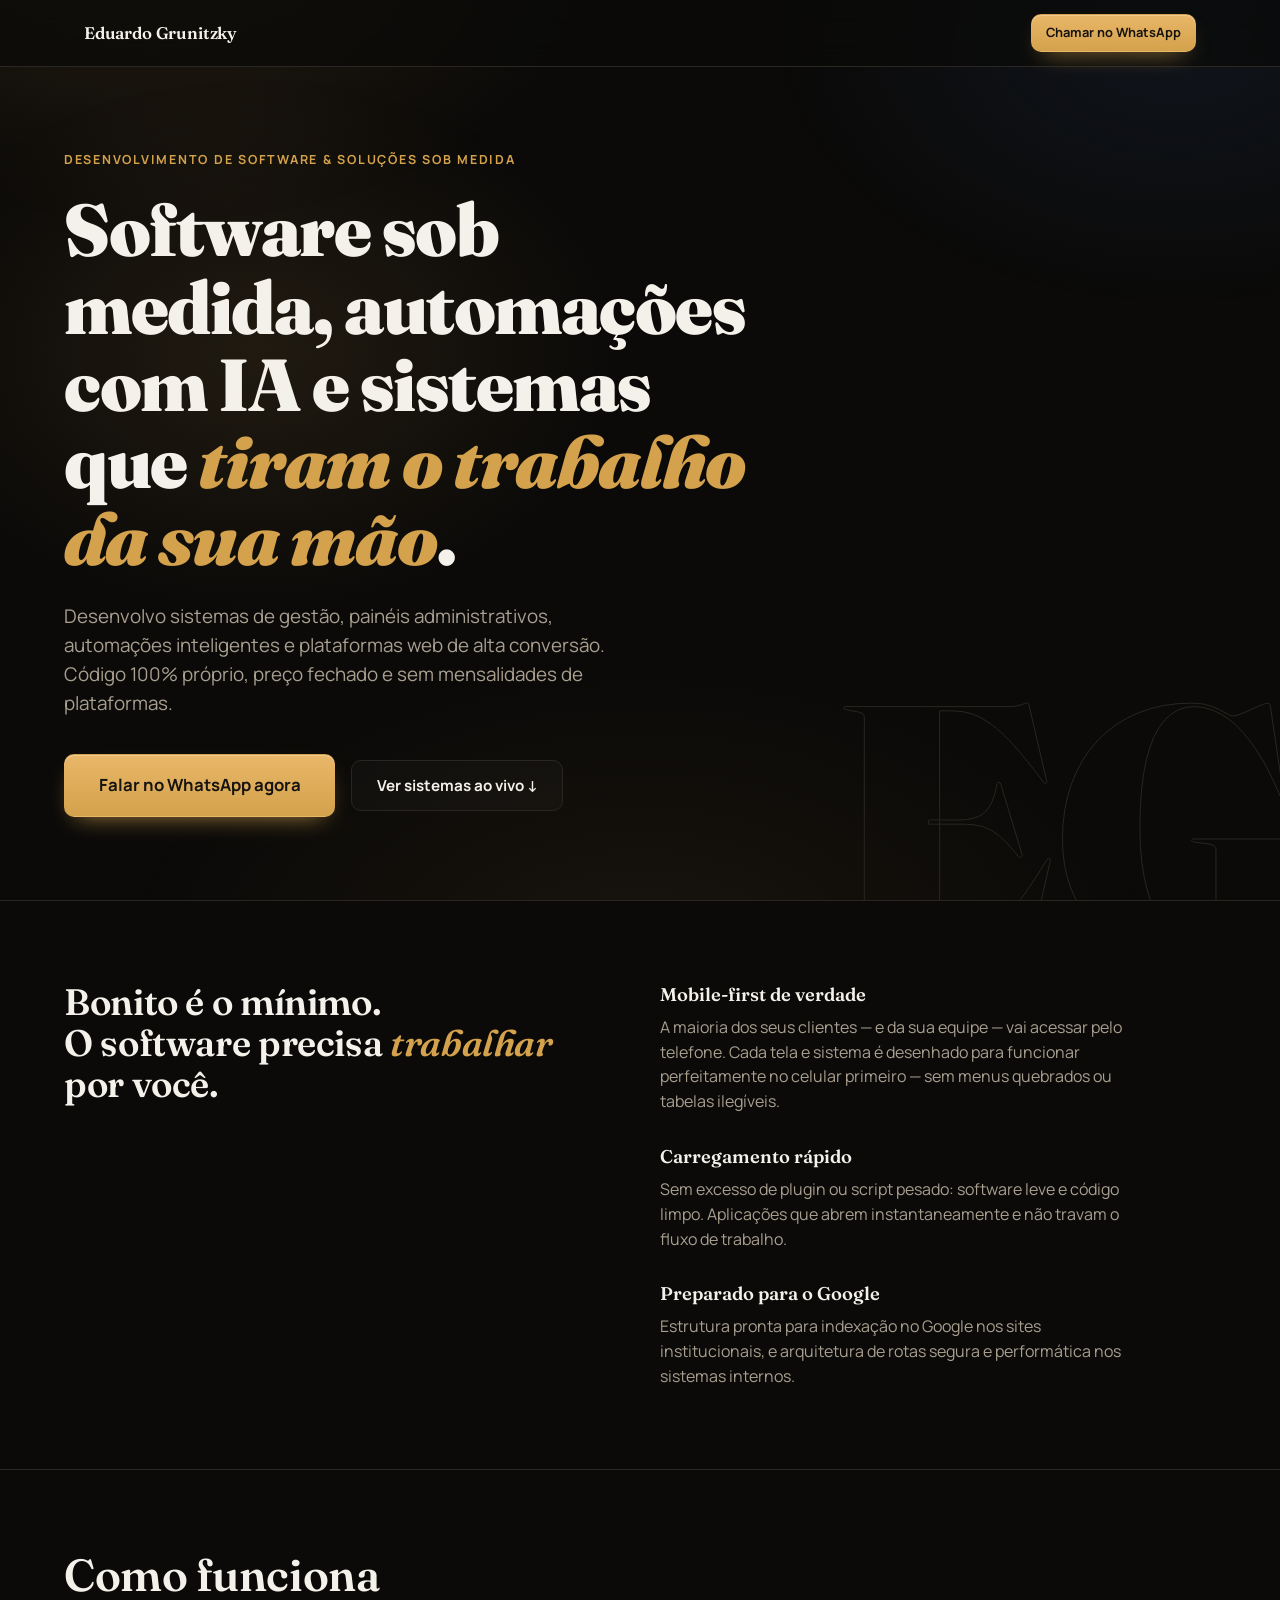
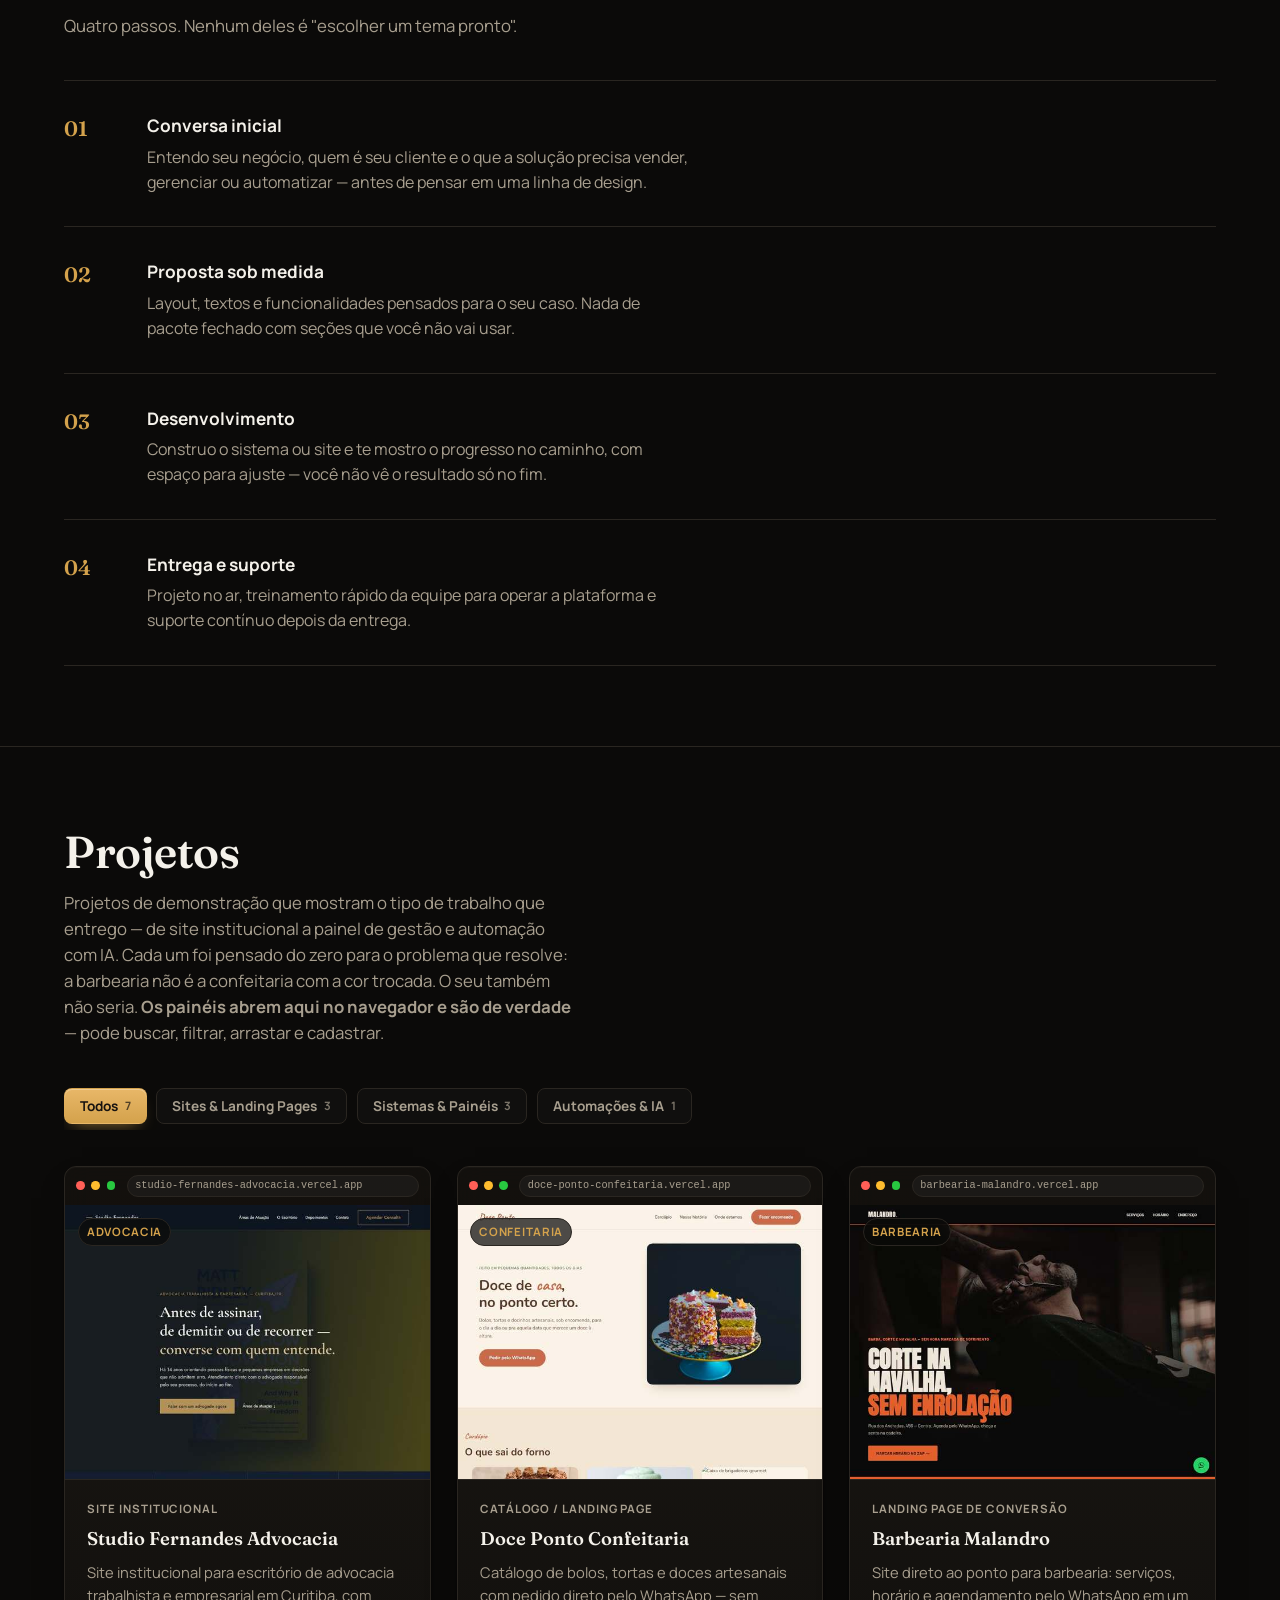
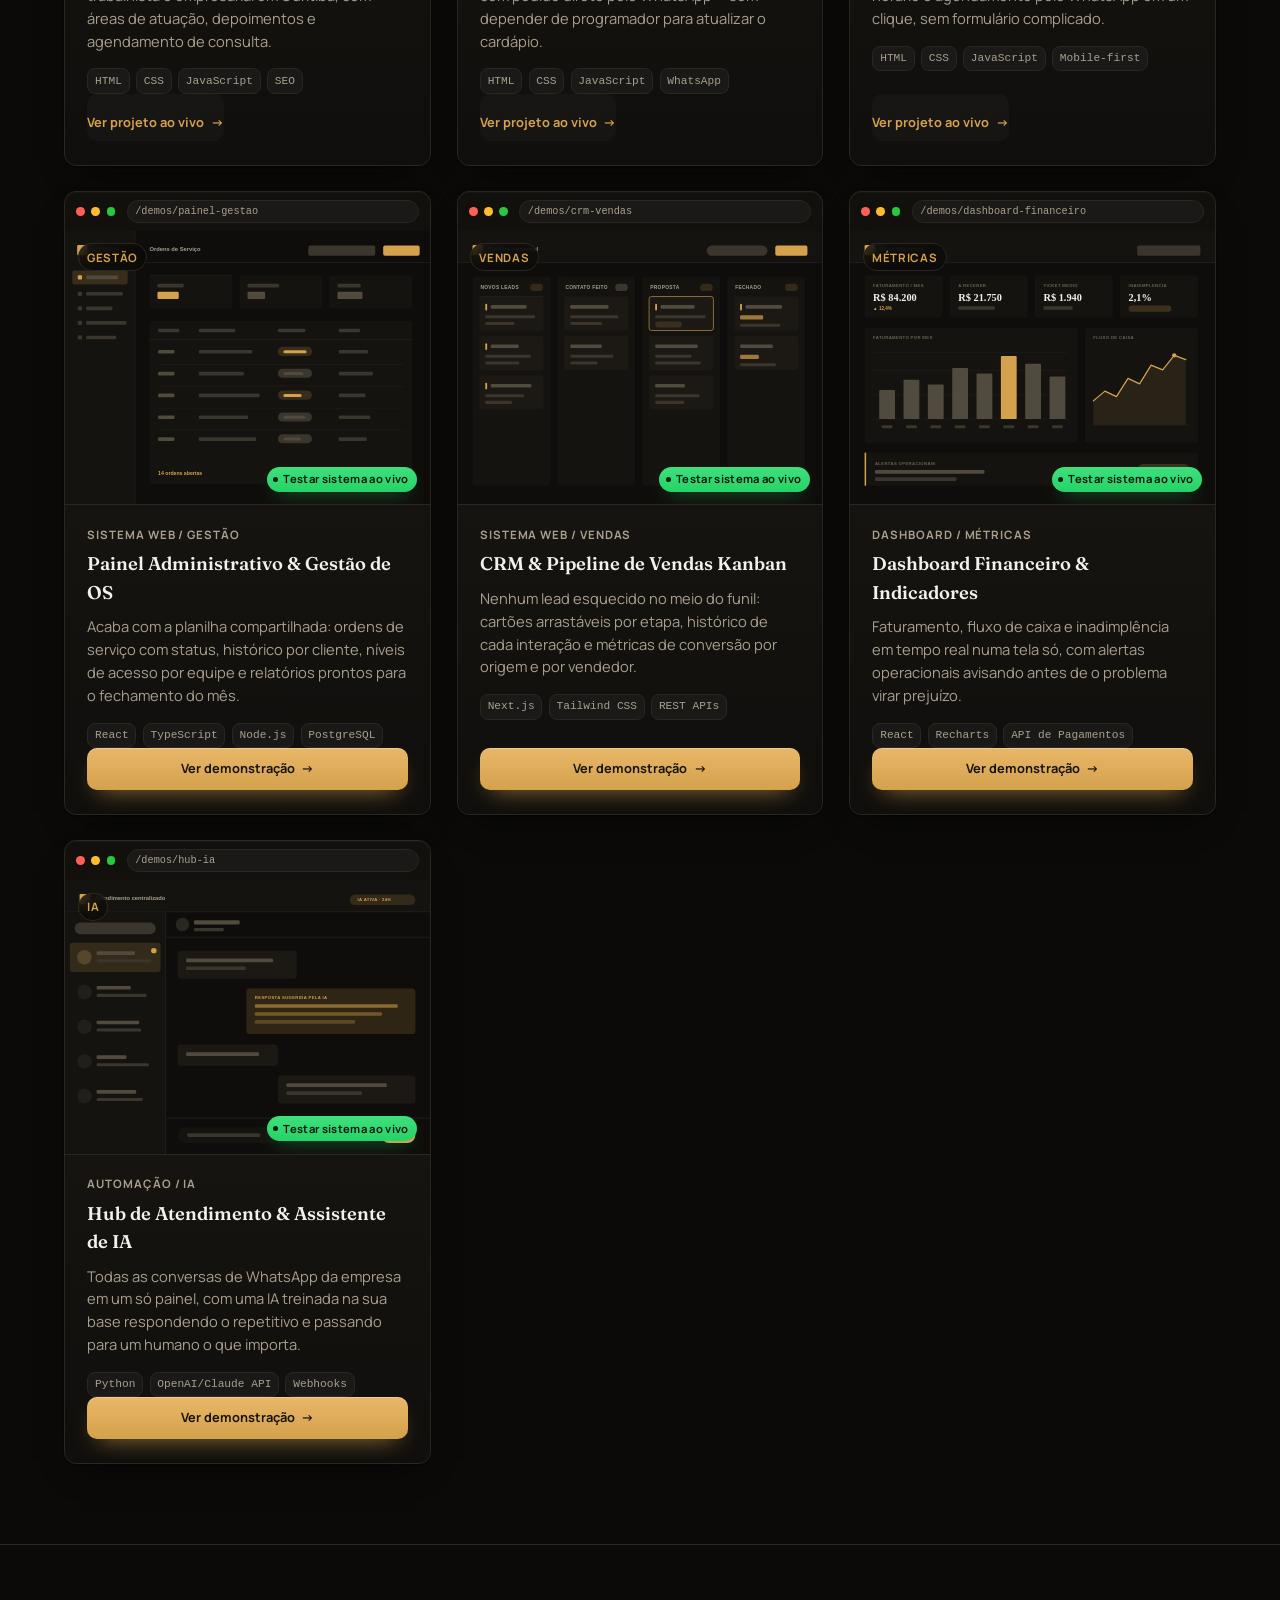
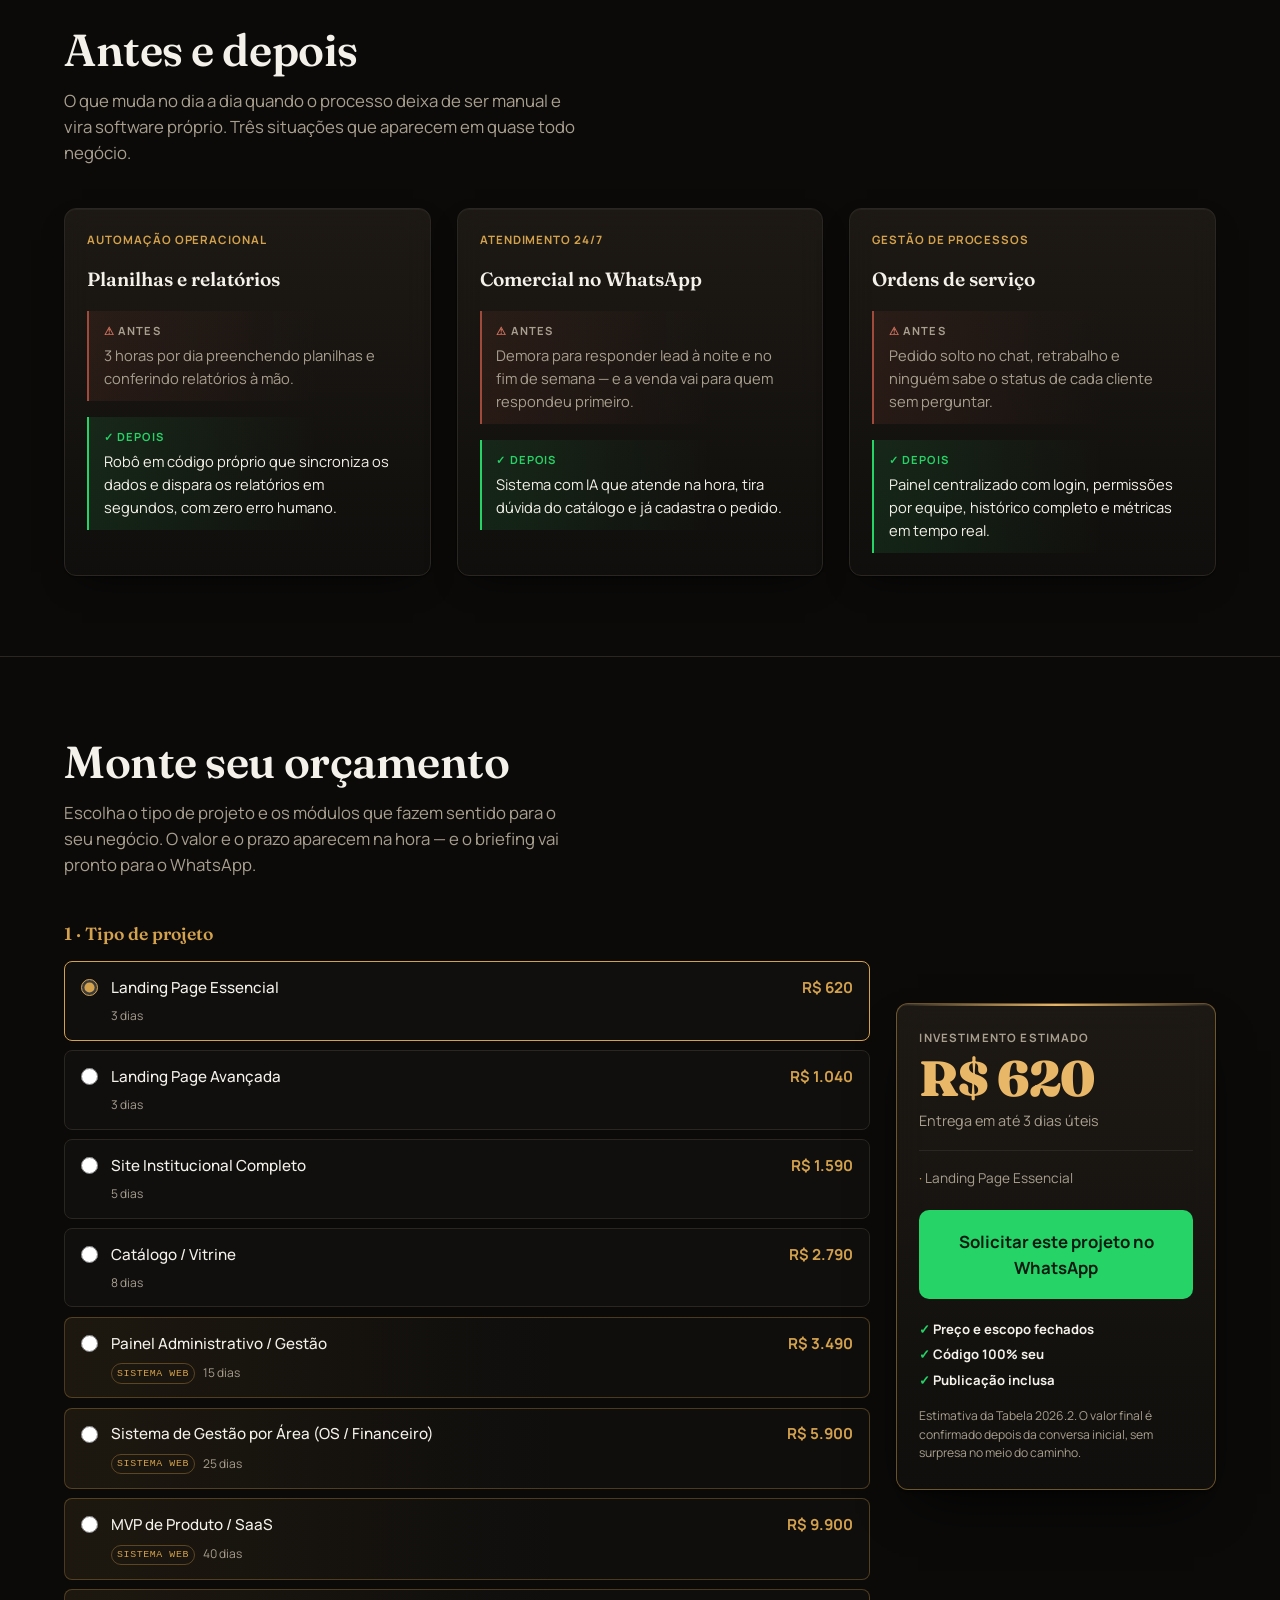
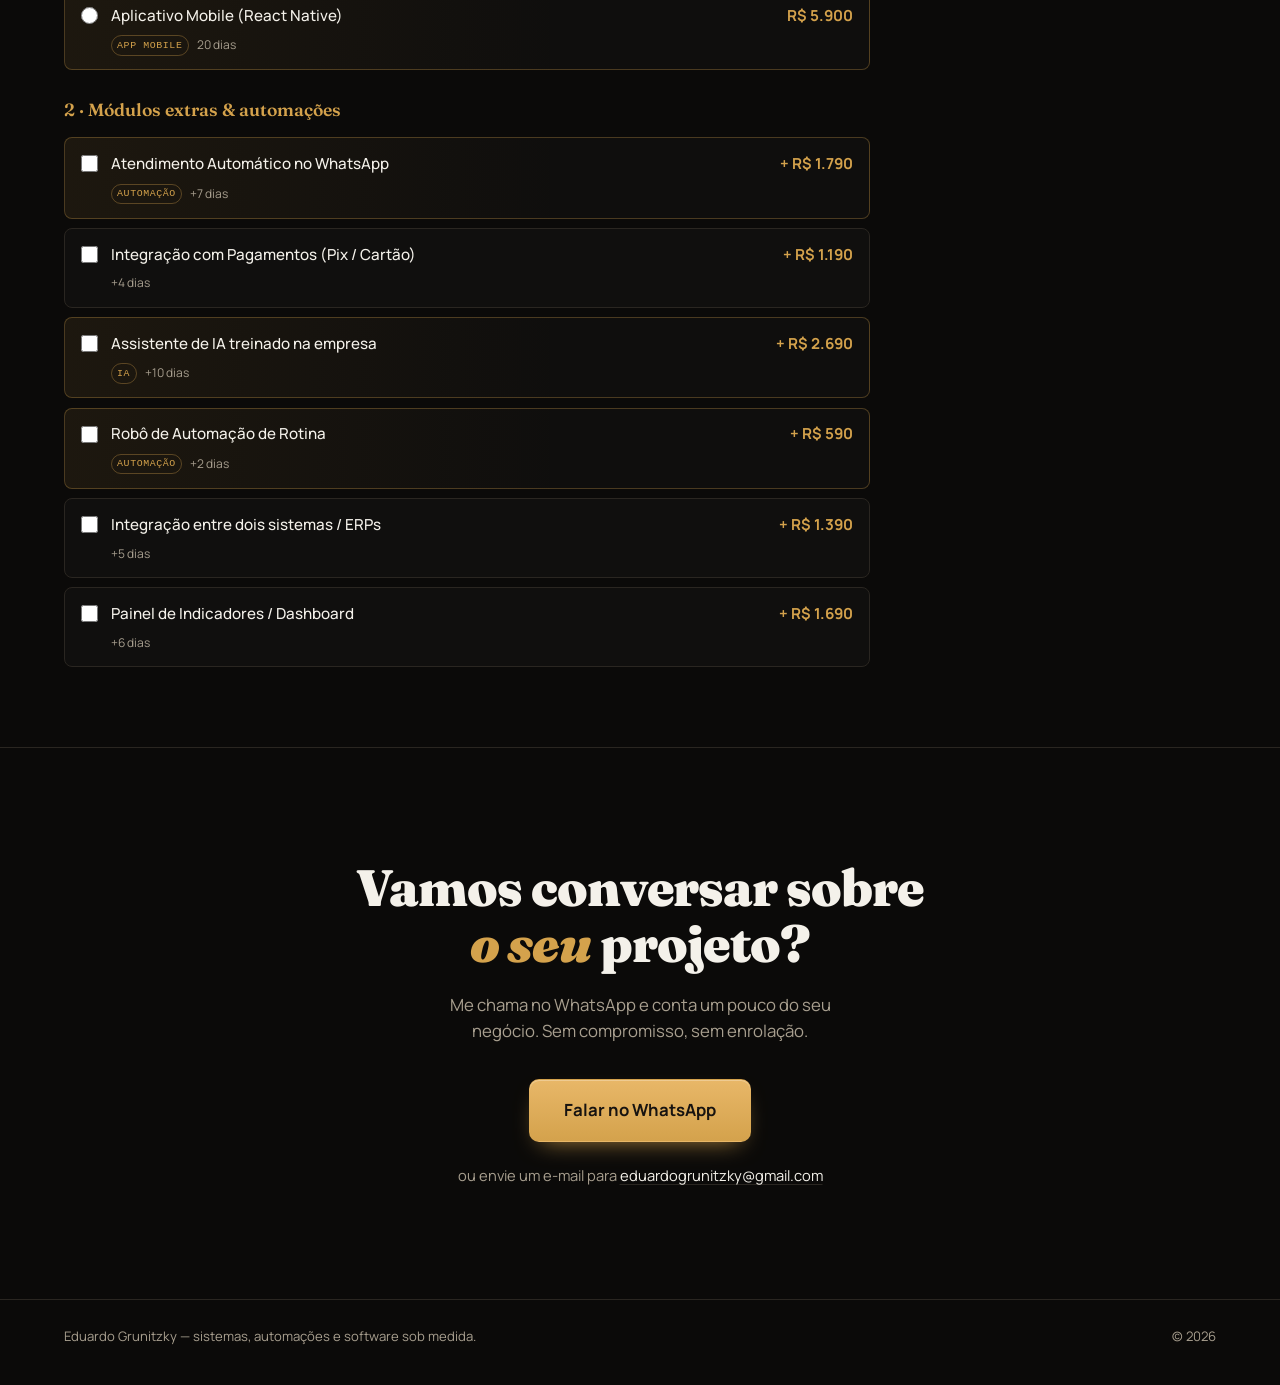
==== commit 12f62f75: "feat: 4a demo interativa (/demos/hub-ia) e textos falando de software Textos: os trechos de credibil" ====
--- a/index.html
+++ b/index.html
@@ -56,18 +56,19 @@
       <div class="credibilidade__lista">
         <div class="credibilidade__item" data-reveal>
           <strong>Mobile-first de verdade</strong>
-          <p>A maioria dos seus clientes vai abrir no celular. O site é desenhado
-             para funcionar bem lá primeiro — não adaptado depois às pressas.</p>
+          <p>A maioria dos seus clientes — e da sua equipe — vai acessar pelo
+             telefone. Cada tela e sistema é desenhado para funcionar perfeitamente
+             no celular primeiro — sem menus quebrados ou tabelas ilegíveis.</p>
         </div>
         <div class="credibilidade__item" data-reveal>
           <strong>Carregamento rápido</strong>
-          <p>Sem excesso de plugin ou script pesado. Site lento perde cliente
-             antes mesmo de carregar a primeira imagem.</p>
+          <p>Sem excesso de plugin ou script pesado: software leve e código limpo.
+             Aplicações que abrem instantaneamente e não travam o fluxo de trabalho.</p>
         </div>
         <div class="credibilidade__item" data-reveal>
           <strong>Preparado para o Google</strong>
-          <p>SEO básico bem feito desde o início: título, descrição e estrutura
-             certos para o seu negócio aparecer em quem te procura.</p>
+          <p>Estrutura pronta para indexação no Google nos sites institucionais,
+             e arquitetura de rotas segura e performática nos sistemas internos.</p>
         </div>
       </div>
     </section>
@@ -82,8 +83,9 @@
           <span class="processo__numero">01</span>
           <div>
             <strong>Conversa inicial</strong>
-            <p>Entendo seu negócio, quem é seu cliente e o que o site precisa
-               vender ou resolver — antes de pensar em uma linha de design.</p>
+            <p>Entendo seu negócio, quem é seu cliente e o que a solução precisa
+               vender, gerenciar ou automatizar — antes de pensar em uma linha
+               de design.</p>
           </div>
         </li>
         <li class="processo__item" data-reveal>
@@ -98,16 +100,16 @@
           <span class="processo__numero">03</span>
           <div>
             <strong>Desenvolvimento</strong>
-            <p>Construo o site e te mostro o progresso no caminho, com espaço
-               para ajuste — você não vê o resultado só no fim.</p>
+            <p>Construo o sistema ou site e te mostro o progresso no caminho, com
+               espaço para ajuste — você não vê o resultado só no fim.</p>
           </div>
         </li>
         <li class="processo__item" data-reveal>
           <span class="processo__numero">04</span>
           <div>
             <strong>Entrega e suporte</strong>
-            <p>Site no ar, treinamento rápido para você mexer no que precisar,
-               e eu continuo por perto para ajustes depois da entrega.</p>
+            <p>Projeto no ar, treinamento rápido da equipe para operar a
+               plataforma e suporte contínuo depois da entrega.</p>
           </div>
         </li>
       </ol>
